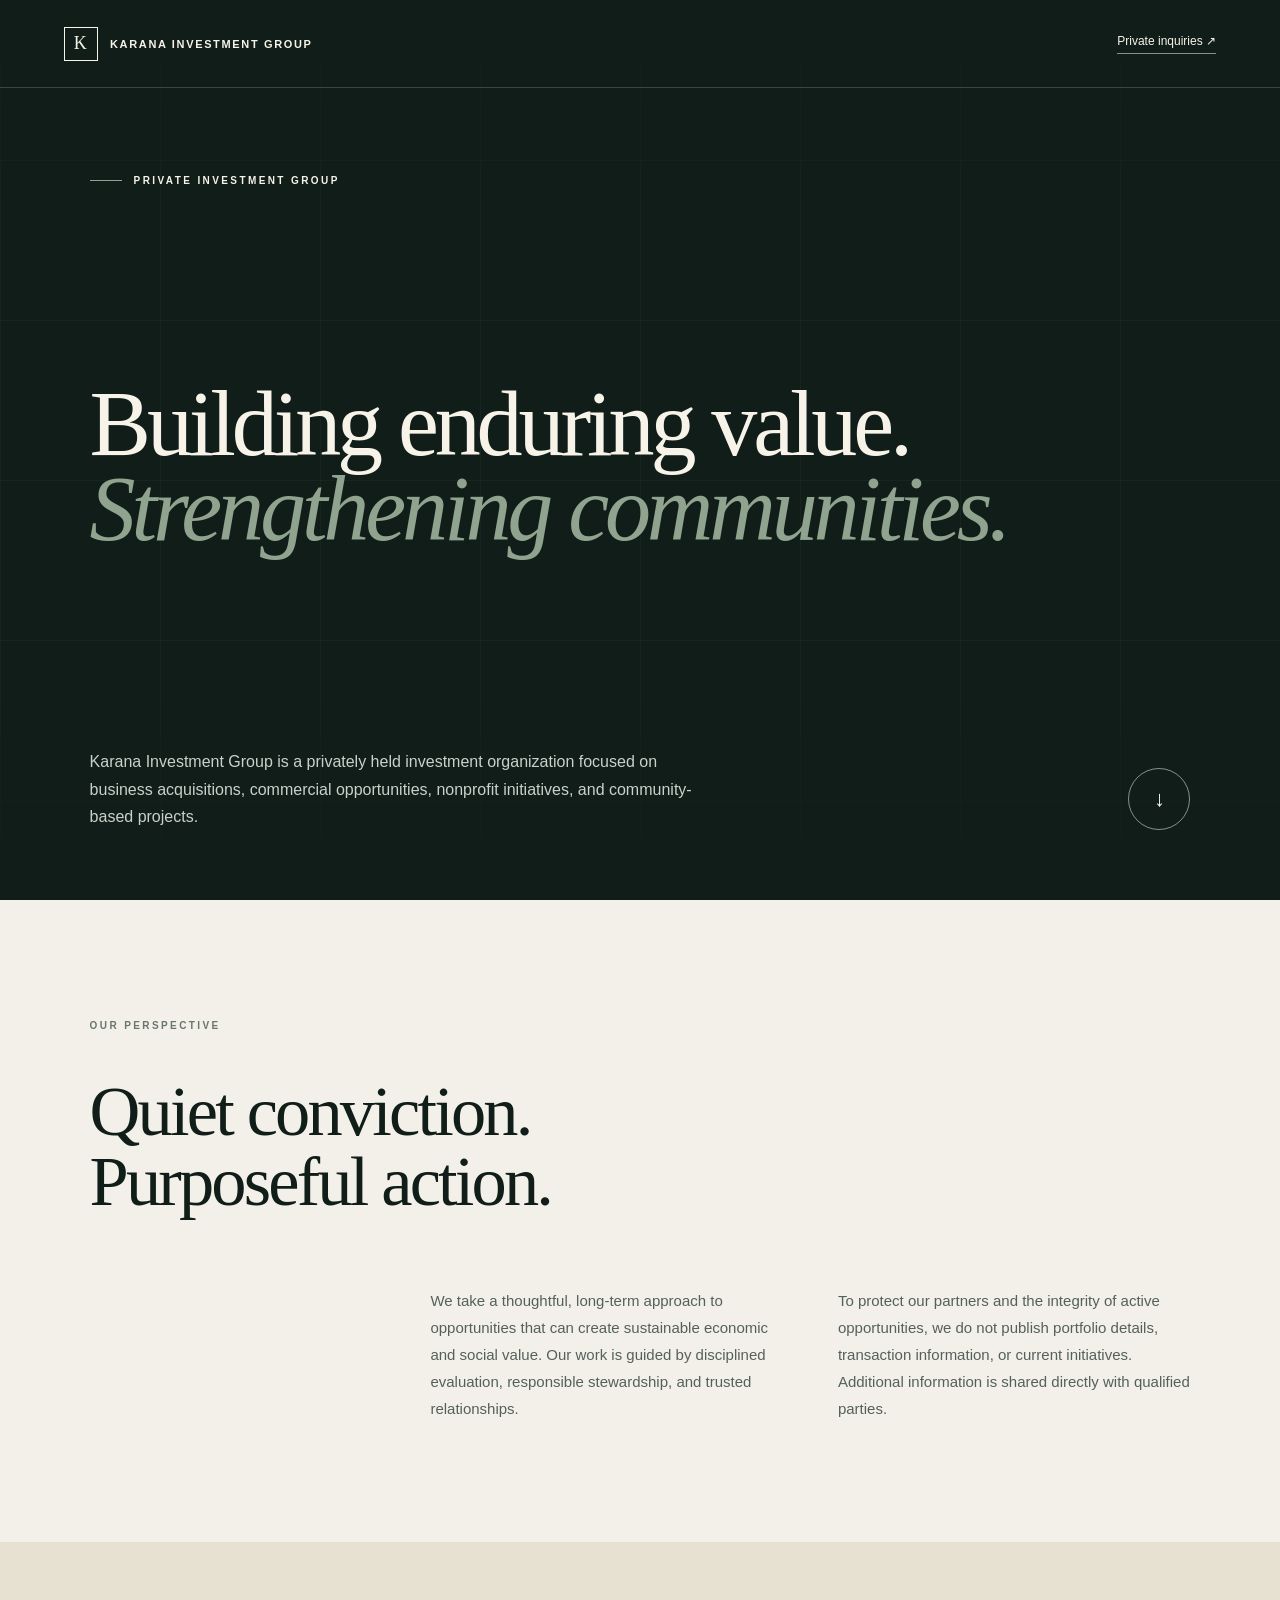
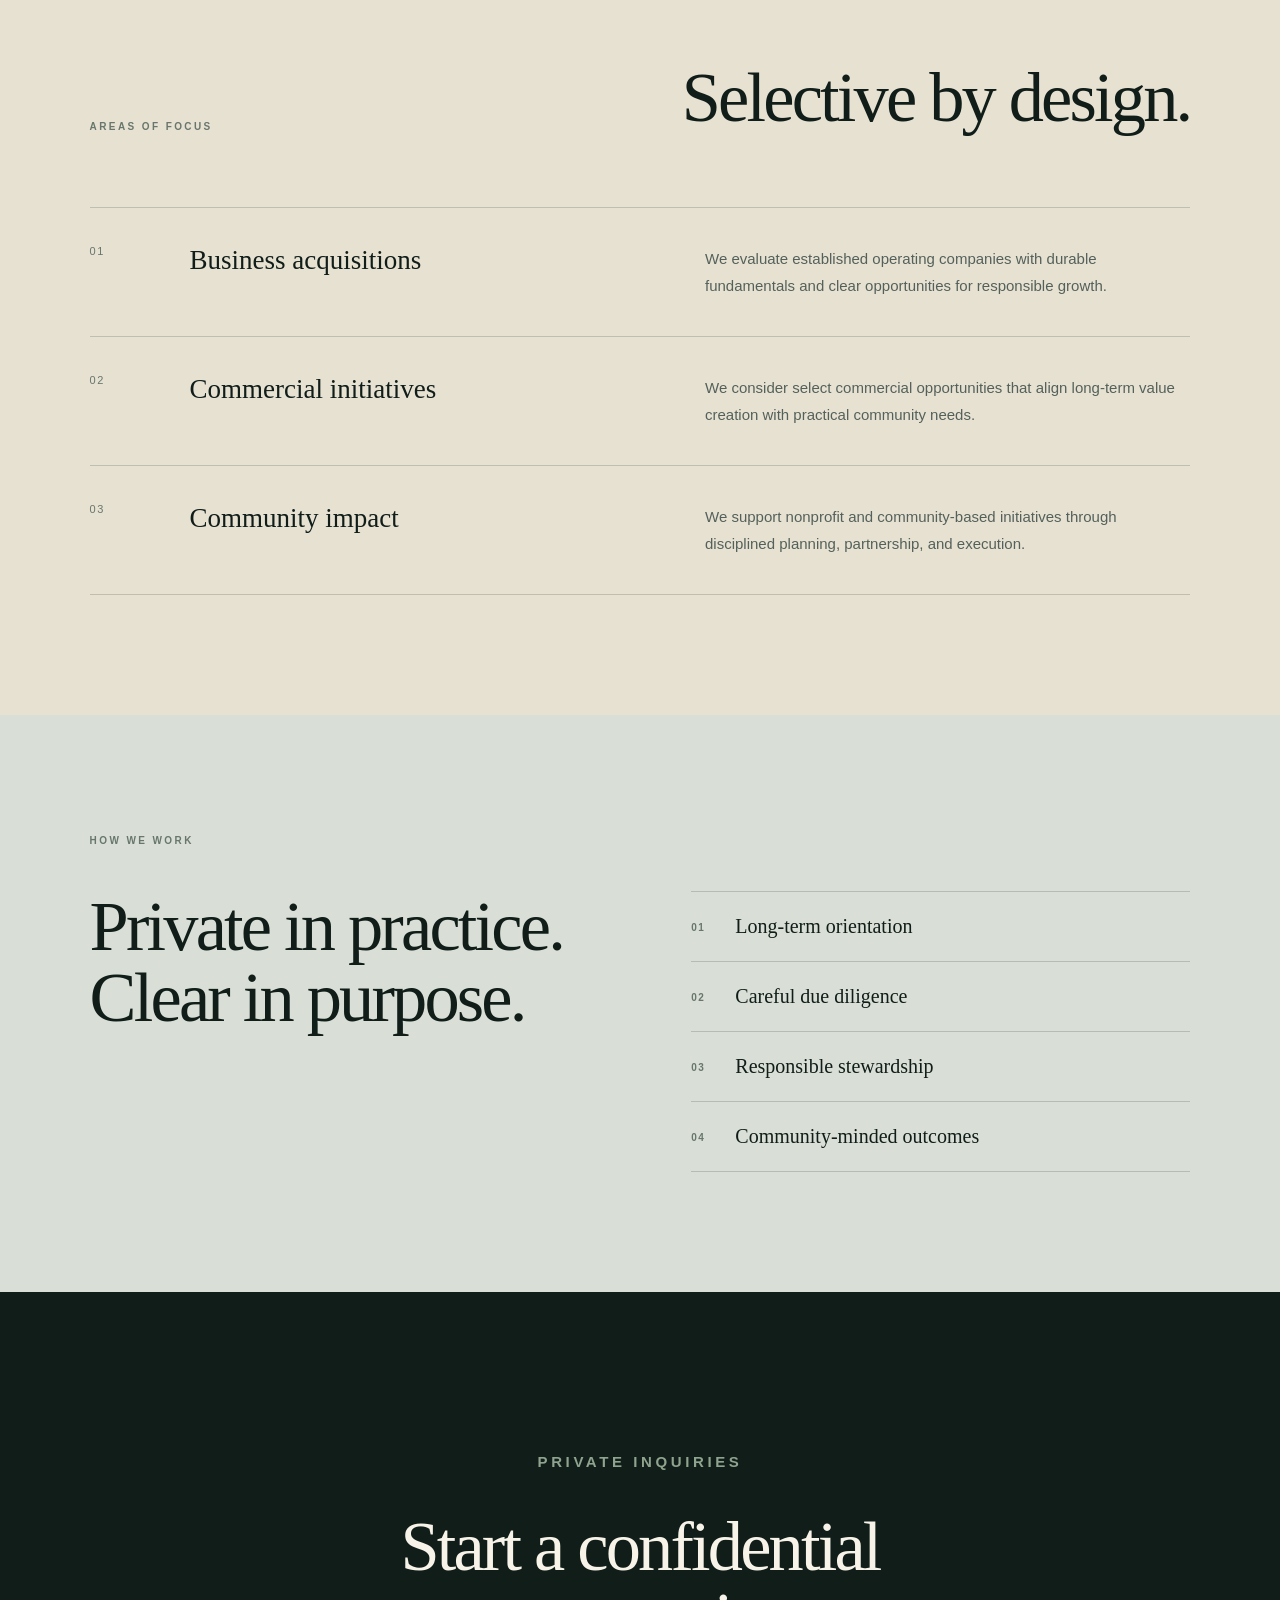
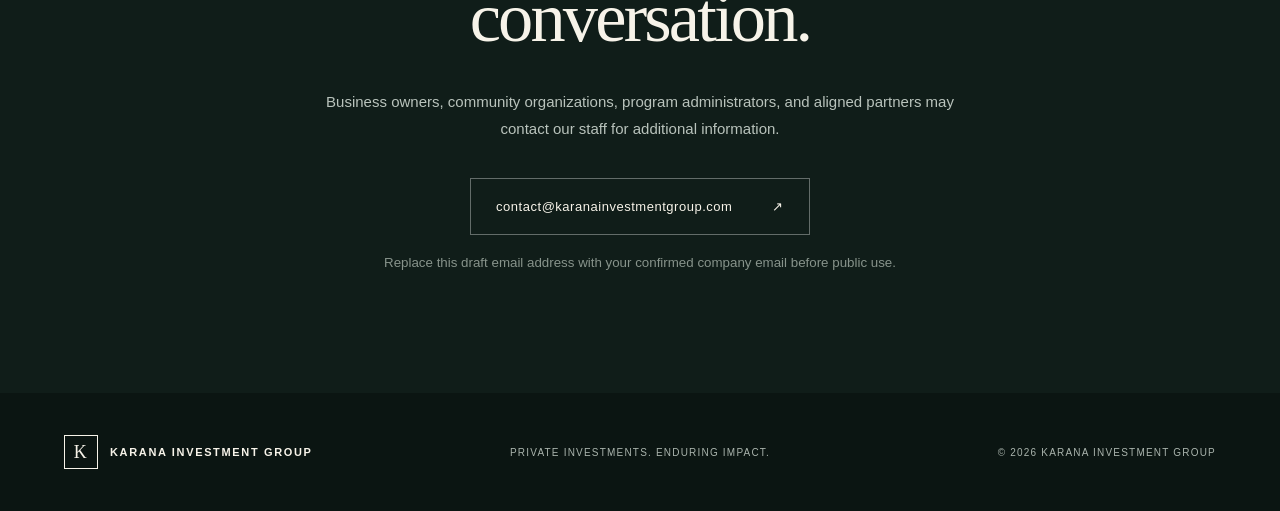
==== index.html @ 9a75c1d5 "Initial commit: Karana Investment Group static site One-page HTML/CSS site (from the Netlify package" ====
<!doctype html>
<html lang="en"><head><meta charset="UTF-8"><meta name="viewport" content="width=device-width,initial-scale=1">
<title>Karana Investment Group | Private Investment & Community Impact</title>
<meta name="description" content="Karana Investment Group pursues business acquisitions, commercial opportunities, nonprofit initiatives, and community-based projects.">
<link rel="canonical" href="https://karanainvestmentgroup.com/">
<meta property="og:type" content="website">
<meta property="og:title" content="Karana Investment Group | Private Investment &amp; Community Impact">
<meta property="og:description" content="A privately held investment organization focused on business acquisitions, commercial opportunities, nonprofit initiatives, and community-based projects.">
<meta property="og:url" content="https://karanainvestmentgroup.com/">
<meta name="twitter:card" content="summary">
<link rel="stylesheet" href="styles.css"></head><body>
<header class="site-header"><a class="brand" href="#top"><span class="brand-mark">K</span><span>Karana Investment Group</span></a><a class="header-link" href="#contact">Private inquiries ↗</a></header>
<main><section class="hero" id="top"><div class="hero-grid"></div><div class="eyebrow"><span></span> Private investment group</div><h1>Building enduring value.<br><em>Strengthening communities.</em></h1><div class="hero-bottom"><p>Karana Investment Group is a privately held investment organization focused on business acquisitions, commercial opportunities, nonprofit initiatives, and community-based projects.</p><a class="circle-link" href="#approach">↓</a></div></section>
<section class="statement" id="approach"><p class="section-label">Our perspective</p><h2>Quiet conviction.<br>Purposeful action.</h2><div class="statement-copy"><p>We take a thoughtful, long-term approach to opportunities that can create sustainable economic and social value. Our work is guided by disciplined evaluation, responsible stewardship, and trusted relationships.</p><p>To protect our partners and the integrity of active opportunities, we do not publish portfolio details, transaction information, or current initiatives. Additional information is shared directly with qualified parties.</p></div></section>
<section class="focus"><div class="focus-intro"><p class="section-label">Areas of focus</p><h2>Selective by design.</h2></div><div class="focus-list">
<article><span>01</span><h3>Business acquisitions</h3><p>We evaluate established operating companies with durable fundamentals and clear opportunities for responsible growth.</p></article>
<article><span>02</span><h3>Commercial initiatives</h3><p>We consider select commercial opportunities that align long-term value creation with practical community needs.</p></article>
<article><span>03</span><h3>Community impact</h3><p>We support nonprofit and community-based initiatives through disciplined planning, partnership, and execution.</p></article></div></section>
<section class="principles"><p class="section-label">How we work</p><div class="principles-grid"><h2>Private in practice.<br>Clear in purpose.</h2><ul><li><span>01</span> Long-term orientation</li><li><span>02</span> Careful due diligence</li><li><span>03</span> Responsible stewardship</li><li><span>04</span> Community-minded outcomes</li></ul></div></section>
<section class="contact" id="contact"><p class="section-label">Private inquiries</p><h2>Start a confidential<br>conversation.</h2><p>Business owners, community organizations, program administrators, and aligned partners may contact our staff for additional information.</p><a class="email-button" href="mailto:contact@karanainvestmentgroup.com">contact@karanainvestmentgroup.com <span>↗</span></a><small>Replace this draft email address with your confirmed company email before public use.</small></section></main>
<footer><div class="brand footer-brand"><span class="brand-mark">K</span><span>Karana Investment Group</span></div><p>Private investments. Enduring impact.</p><p>© <span id="year"></span> Karana Investment Group</p></footer>
<script>document.getElementById('year').textContent=new Date().getFullYear()</script></body></html>
---- styles.css ----
:root{--ink:#101d19;--paper:#f2f0e8;--cream:#e7e1d2;--sage:#8fa38e;--line:rgba(16,29,25,.18)}*{box-sizing:border-box}html{scroll-behavior:smooth}body{margin:0;background:var(--paper);color:var(--ink);font-family:Arial,Helvetica,sans-serif}a{color:inherit}.site-header{height:88px;padding:0 5vw;display:flex;align-items:center;justify-content:space-between;border-bottom:1px solid rgba(255,255,255,.18);position:absolute;z-index:10;width:100%;color:#f7f3e9}.brand{display:flex;align-items:center;gap:12px;text-transform:uppercase;letter-spacing:.15em;font-size:11px;font-weight:700;text-decoration:none}.brand-mark{width:34px;height:34px;border:1px solid currentColor;display:grid;place-items:center;font:400 18px Georgia,serif}.header-link{font-size:12px;text-decoration:none;border-bottom:1px solid rgba(255,255,255,.5);padding-bottom:5px}.hero{min-height:800px;height:100vh;max-height:980px;background:var(--ink);color:#f7f3e9;padding:175px 7vw 70px;position:relative;overflow:hidden;display:flex;flex-direction:column;justify-content:space-between}.hero-grid{position:absolute;inset:0;opacity:.13;background-image:linear-gradient(rgba(255,255,255,.25) 1px,transparent 1px),linear-gradient(90deg,rgba(255,255,255,.25) 1px,transparent 1px);background-size:12.5vw 12.5vw;mask-image:linear-gradient(to bottom,transparent,#000 28%,#000 72%,transparent)}.eyebrow,.section-label{position:relative;text-transform:uppercase;letter-spacing:.24em;font-size:10px;font-weight:700}.eyebrow{display:flex;align-items:center;gap:12px}.eyebrow span{width:32px;height:1px;background:var(--sage)}.hero h1{position:relative;font:400 clamp(50px,7.2vw,112px)/.93 Georgia,serif;letter-spacing:-.045em;margin:0}.hero h1 em{color:var(--sage);font-weight:400}.hero-bottom{position:relative;display:flex;justify-content:space-between;align-items:flex-end;gap:30px}.hero-bottom p{max-width:620px;font-size:16px;line-height:1.7;color:#cad1ca;margin:0}.circle-link{height:62px;width:62px;border:1px solid rgba(255,255,255,.5);border-radius:50%;display:grid;place-items:center;text-decoration:none;font-size:22px}.circle-link:hover,.email-button:hover{background:#f7f3e9;color:var(--ink)}.statement,.focus,.principles,.contact{padding:120px 7vw}.section-label{color:#68766c;margin:0 0 45px}.statement h2,.focus h2,.principles h2,.contact h2{font:400 clamp(46px,5.5vw,82px)/1 Georgia,serif;letter-spacing:-.04em;margin:0}.statement-copy{margin:70px 0 0 auto;max-width:760px;display:grid;grid-template-columns:1fr 1fr;gap:55px}.statement-copy p,.focus article p,.contact>p{color:#54615a;line-height:1.8;font-size:15px;margin:0}.focus{background:var(--cream)}.focus-intro{display:flex;justify-content:space-between;align-items:end;margin-bottom:75px}.focus-intro .section-label{margin:0}.focus-list{border-top:1px solid var(--line)}.focus article{display:grid;grid-template-columns:70px minmax(230px,1fr) minmax(280px,1fr);gap:30px;padding:37px 0;border-bottom:1px solid var(--line);align-items:start}.focus article>span{font-size:11px;color:#68766c;letter-spacing:.15em}.focus h3{font:400 27px Georgia,serif;margin:0}.focus article p{max-width:470px}.principles{background:#d9dfd6}.principles-grid{display:grid;grid-template-columns:1fr 1fr;gap:8vw}.principles ul{list-style:none;margin:0;padding:0;border-top:1px solid var(--line)}.principles li{padding:23px 0;border-bottom:1px solid var(--line);font:400 20px Georgia,serif;display:flex;gap:30px}.principles li span{font:700 10px Arial,sans-serif;letter-spacing:.15em;color:#68766c;padding-top:7px}.contact{background:var(--ink);color:#f7f3e9;text-align:center;display:flex;flex-direction:column;align-items:center}.contact .section-label{color:var(--sage)}.contact>p{color:#b9c3bc;max-width:650px;margin:36px 0}.email-button{display:flex;gap:40px;align-items:center;padding:20px 25px;border:1px solid rgba(255,255,255,.35);text-decoration:none;font-size:13px;letter-spacing:.04em}.contact small{margin-top:18px;color:#87938b;max-width:540px;line-height:1.5}footer{background:#0b1512;color:#aab4ad;padding:42px 5vw;display:grid;grid-template-columns:1fr auto 1fr;align-items:center;font-size:10px;text-transform:uppercase;letter-spacing:.12em}footer p:last-child{text-align:right}.footer-brand{color:#f7f3e9}@media(max-width:760px){.site-header{height:74px}.header-link{display:none}.hero{min-height:720px;padding:135px 6vw 50px}.hero h1{font-size:52px}.hero-bottom{align-items:start}.hero-bottom p{font-size:14px}.circle-link{display:none}.statement,.focus,.principles,.contact{padding:85px 6vw}.statement-copy,.principles-grid{grid-template-columns:1fr;gap:35px;margin-top:45px}.focus-intro{display:block}.focus-intro .section-label{margin-bottom:30px}.focus article{grid-template-columns:35px 1fr;gap:18px}.focus article p{grid-column:2}.email-button{gap:15px;font-size:11px}footer{grid-template-columns:1fr;gap:24px}footer p:last-child{text-align:left}}
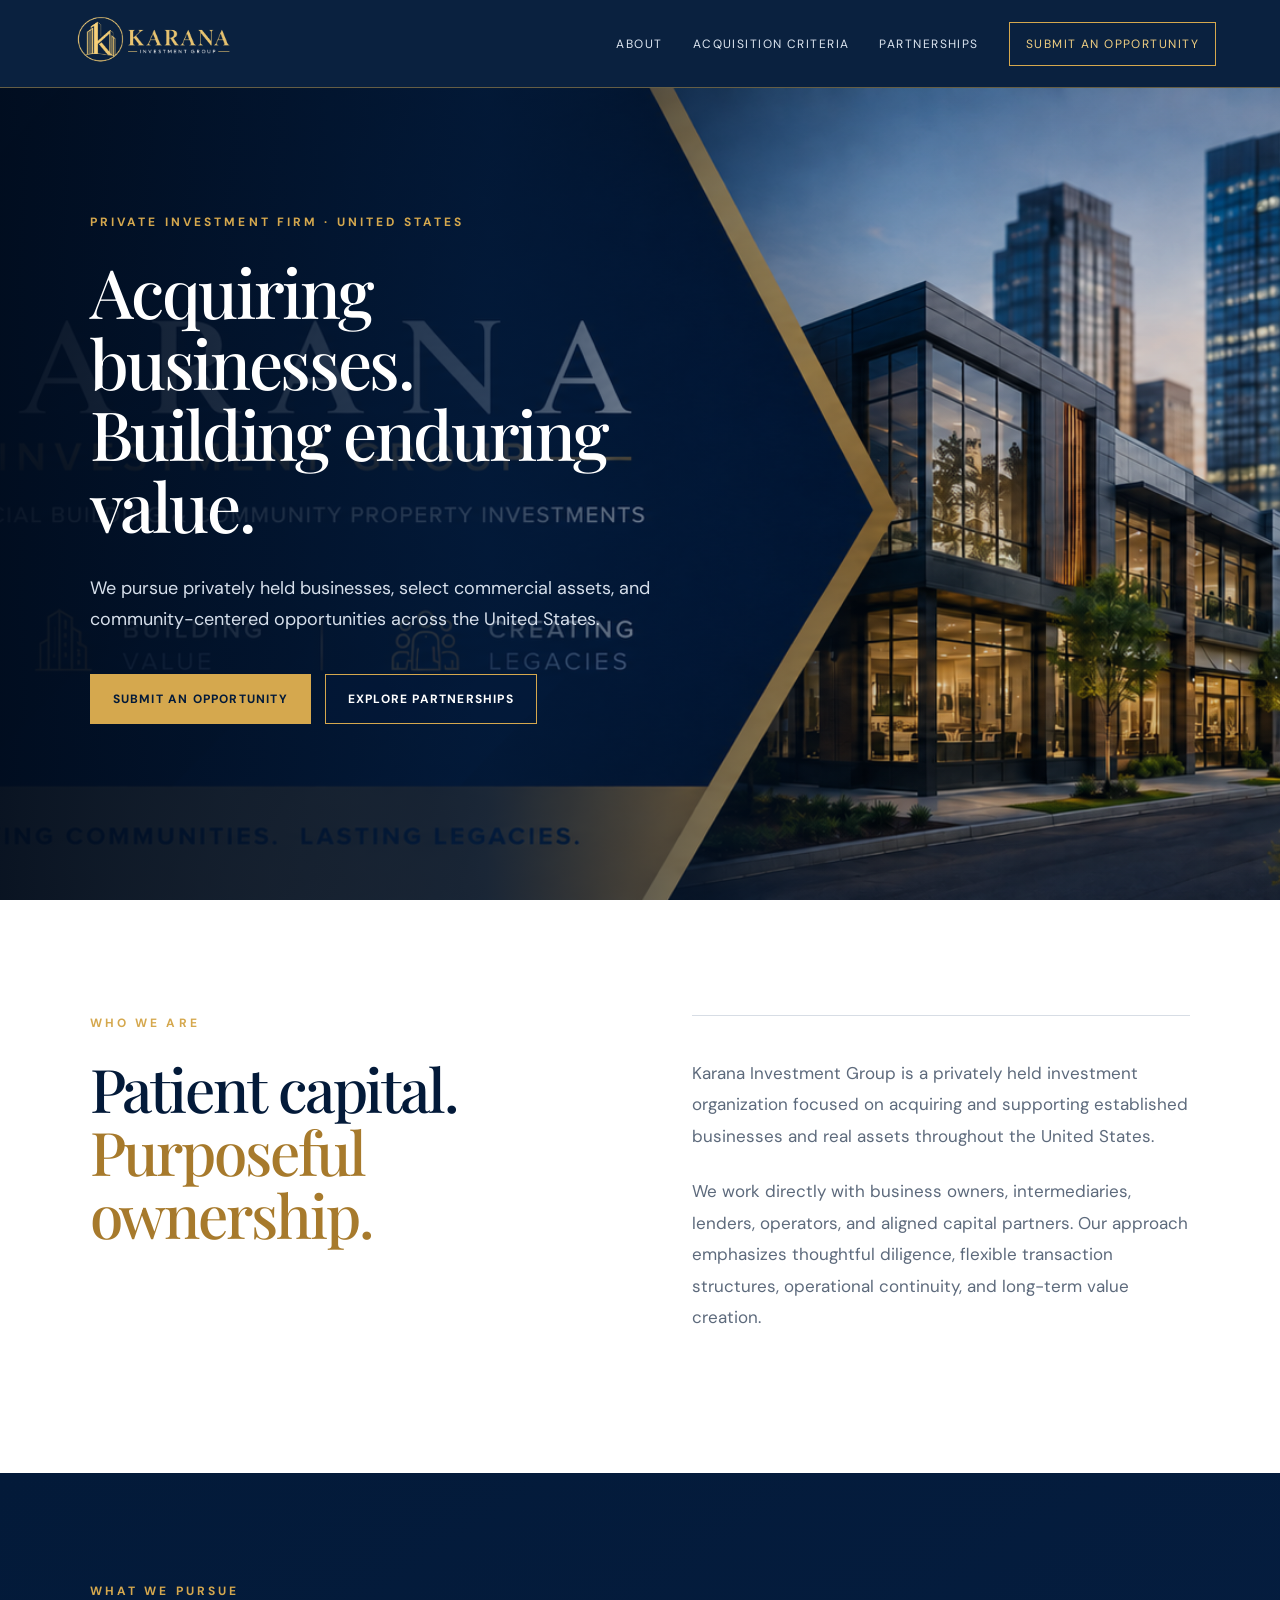
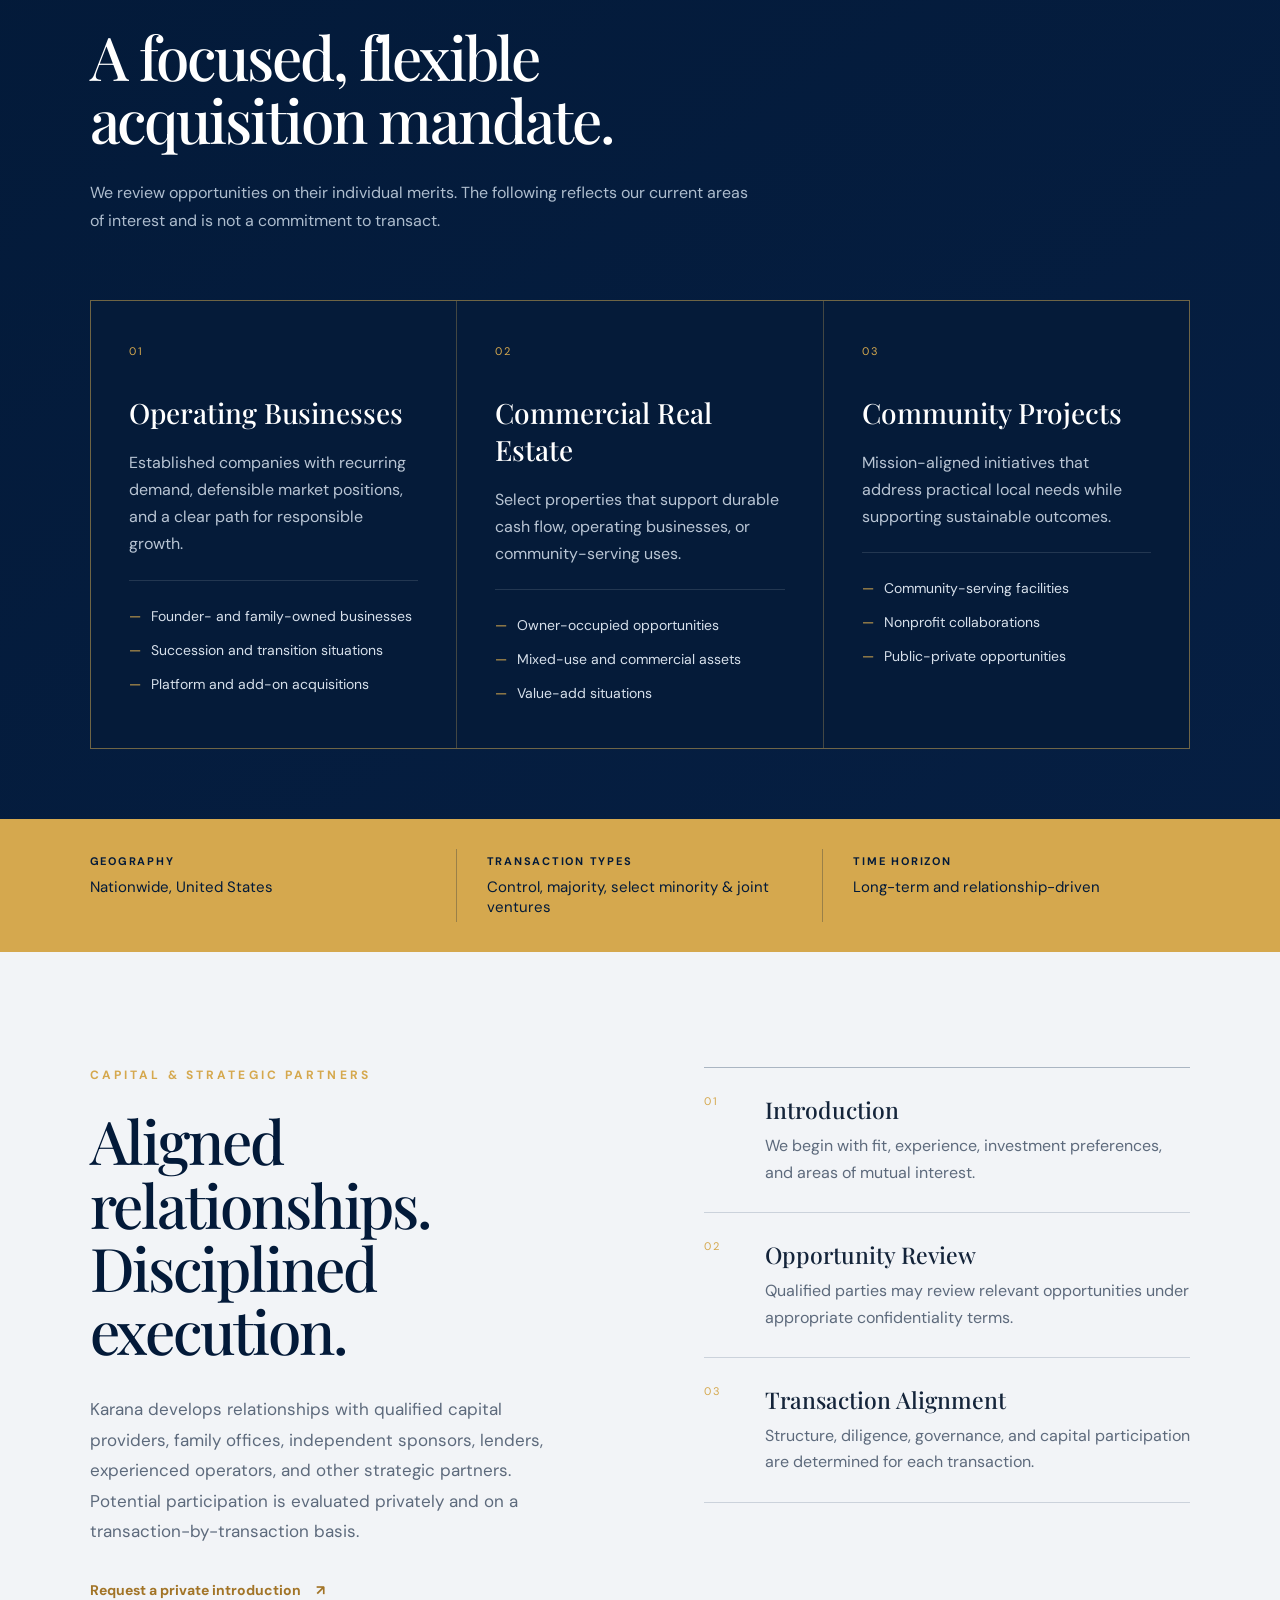
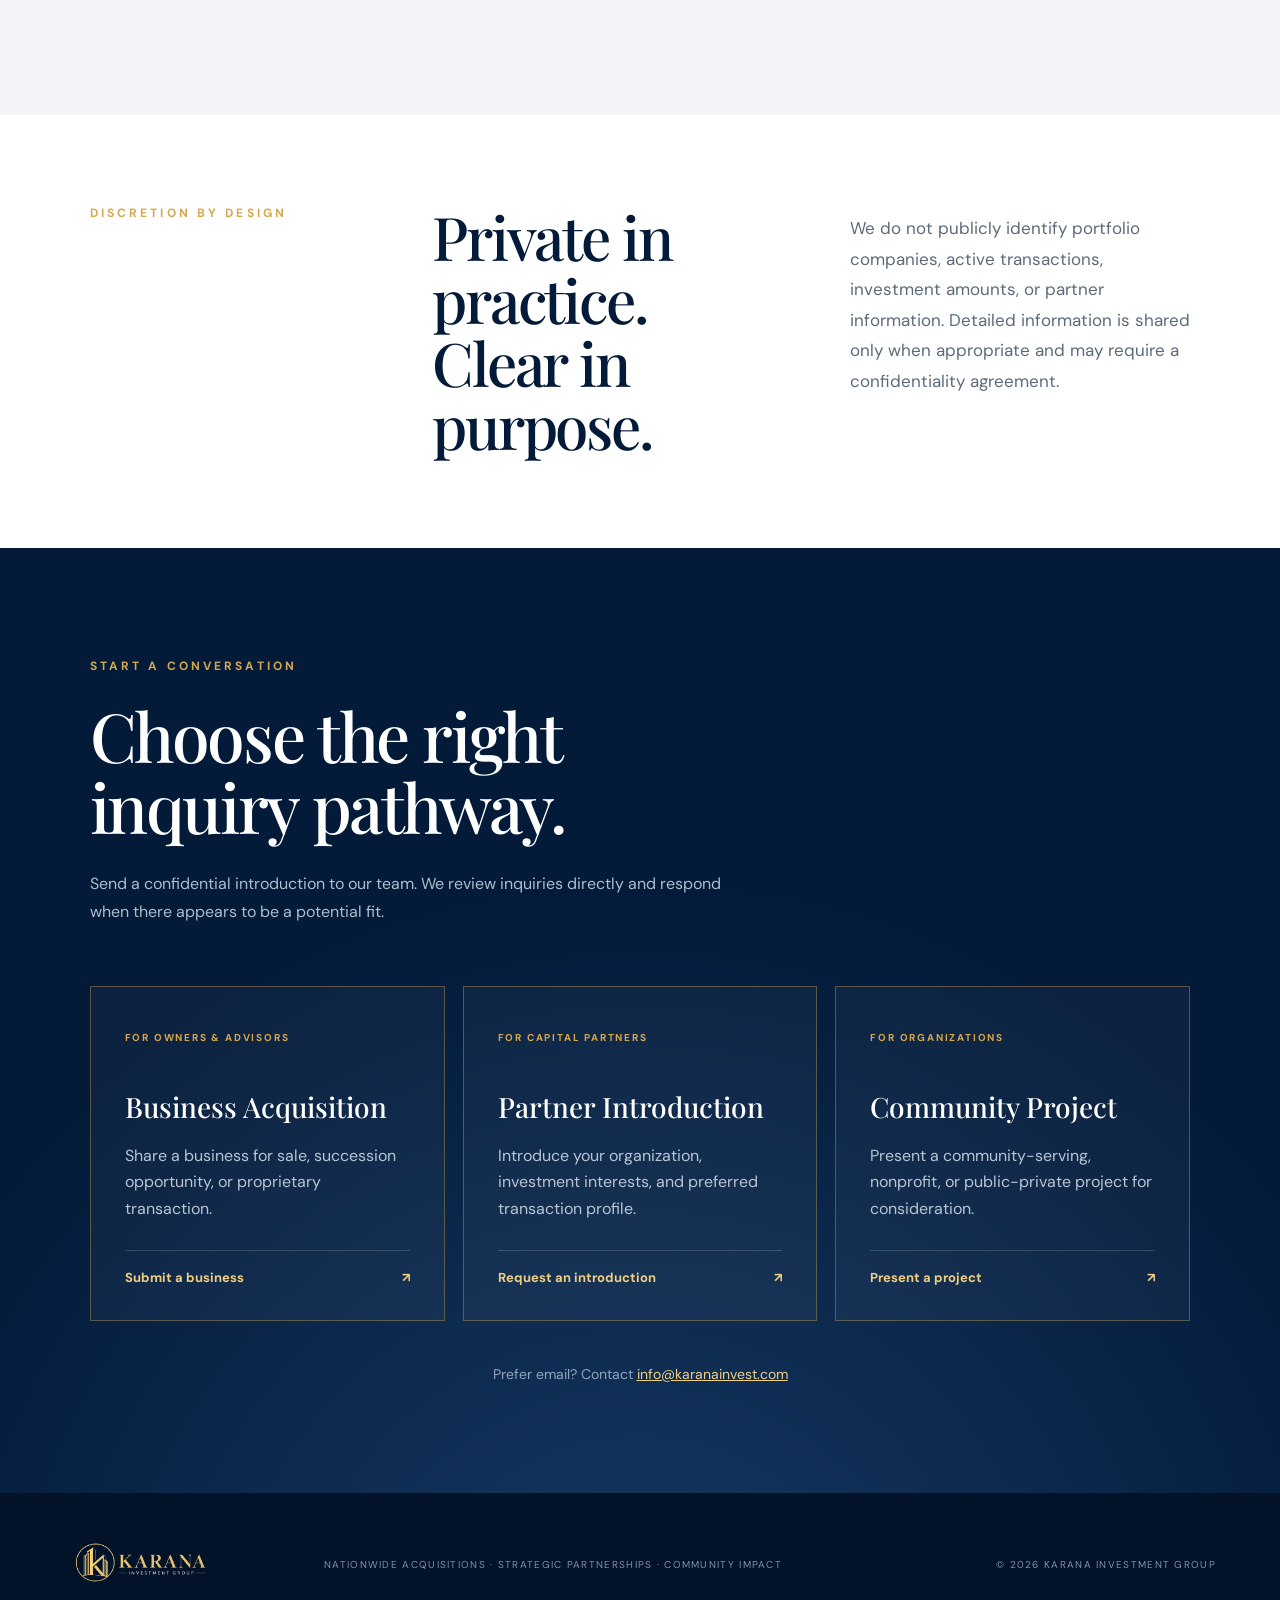
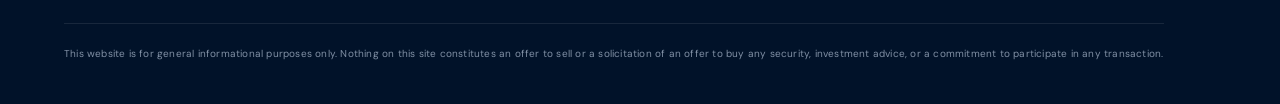
==== commit 3871cfa6: "Replace site with Hostinger Professional package Multi-section marketing site + PHP contact form (su" ====
--- a/index.html
+++ b/index.html
@@ -1,22 +1,38 @@
 <!doctype html>
-<html lang="en"><head><meta charset="UTF-8"><meta name="viewport" content="width=device-width,initial-scale=1">
-<title>Karana Investment Group | Private Investment & Community Impact</title>
-<meta name="description" content="Karana Investment Group pursues business acquisitions, commercial opportunities, nonprofit initiatives, and community-based projects.">
-<link rel="canonical" href="https://karanainvestmentgroup.com/">
-<meta property="og:type" content="website">
-<meta property="og:title" content="Karana Investment Group | Private Investment &amp; Community Impact">
-<meta property="og:description" content="A privately held investment organization focused on business acquisitions, commercial opportunities, nonprofit initiatives, and community-based projects.">
-<meta property="og:url" content="https://karanainvestmentgroup.com/">
-<meta name="twitter:card" content="summary">
-<link rel="stylesheet" href="styles.css"></head><body>
-<header class="site-header"><a class="brand" href="#top"><span class="brand-mark">K</span><span>Karana Investment Group</span></a><a class="header-link" href="#contact">Private inquiries ↗</a></header>
-<main><section class="hero" id="top"><div class="hero-grid"></div><div class="eyebrow"><span></span> Private investment group</div><h1>Building enduring value.<br><em>Strengthening communities.</em></h1><div class="hero-bottom"><p>Karana Investment Group is a privately held investment organization focused on business acquisitions, commercial opportunities, nonprofit initiatives, and community-based projects.</p><a class="circle-link" href="#approach">↓</a></div></section>
-<section class="statement" id="approach"><p class="section-label">Our perspective</p><h2>Quiet conviction.<br>Purposeful action.</h2><div class="statement-copy"><p>We take a thoughtful, long-term approach to opportunities that can create sustainable economic and social value. Our work is guided by disciplined evaluation, responsible stewardship, and trusted relationships.</p><p>To protect our partners and the integrity of active opportunities, we do not publish portfolio details, transaction information, or current initiatives. Additional information is shared directly with qualified parties.</p></div></section>
-<section class="focus"><div class="focus-intro"><p class="section-label">Areas of focus</p><h2>Selective by design.</h2></div><div class="focus-list">
-<article><span>01</span><h3>Business acquisitions</h3><p>We evaluate established operating companies with durable fundamentals and clear opportunities for responsible growth.</p></article>
-<article><span>02</span><h3>Commercial initiatives</h3><p>We consider select commercial opportunities that align long-term value creation with practical community needs.</p></article>
-<article><span>03</span><h3>Community impact</h3><p>We support nonprofit and community-based initiatives through disciplined planning, partnership, and execution.</p></article></div></section>
-<section class="principles"><p class="section-label">How we work</p><div class="principles-grid"><h2>Private in practice.<br>Clear in purpose.</h2><ul><li><span>01</span> Long-term orientation</li><li><span>02</span> Careful due diligence</li><li><span>03</span> Responsible stewardship</li><li><span>04</span> Community-minded outcomes</li></ul></div></section>
-<section class="contact" id="contact"><p class="section-label">Private inquiries</p><h2>Start a confidential<br>conversation.</h2><p>Business owners, community organizations, program administrators, and aligned partners may contact our staff for additional information.</p><a class="email-button" href="mailto:contact@karanainvestmentgroup.com">contact@karanainvestmentgroup.com <span>↗</span></a><small>Replace this draft email address with your confirmed company email before public use.</small></section></main>
-<footer><div class="brand footer-brand"><span class="brand-mark">K</span><span>Karana Investment Group</span></div><p>Private investments. Enduring impact.</p><p>© <span id="year"></span> Karana Investment Group</p></footer>
-<script>document.getElementById('year').textContent=new Date().getFullYear()</script></body></html>
+<html lang="en">
+<head>
+  <meta charset="UTF-8"><meta name="viewport" content="width=device-width,initial-scale=1">
+  <title>Karana Investment Group | Nationwide Business Acquisitions</title>
+  <meta name="description" content="Karana Investment Group evaluates business acquisitions, commercial real estate, strategic partnerships, and community-focused projects throughout the United States.">
+  <link rel="canonical" href="https://karanainvest.com/">
+  <meta property="og:type" content="website">
+  <meta property="og:title" content="Karana Investment Group | Nationwide Business Acquisitions">
+  <meta property="og:description" content="Karana Investment Group evaluates business acquisitions, commercial real estate, strategic partnerships, and community-focused projects throughout the United States.">
+  <meta property="og:url" content="https://karanainvest.com/">
+  <meta property="og:image" content="https://karanainvest.com/assets/karana-investment-group-banner.png">
+  <meta name="twitter:card" content="summary_large_image">
+  <link rel="preconnect" href="https://fonts.googleapis.com"><link rel="preconnect" href="https://fonts.gstatic.com" crossorigin>
+  <link href="https://fonts.googleapis.com/css2?family=DM+Sans:wght@400;500;600;700&family=Playfair+Display:wght@500;600&display=swap" rel="stylesheet"><link rel="stylesheet" href="styles.css">
+</head>
+<body>
+  <header class="site-header"><a class="logo-link" href="#top" aria-label="Karana Investment Group home"><img src="assets/karana-logo-v2.png" alt="Karana Investment Group"></a><button class="menu-toggle" aria-expanded="false" aria-controls="main-nav">Menu</button><nav id="main-nav"><a href="#about">About</a><a href="#criteria">Acquisition Criteria</a><a href="#partners">Partnerships</a><a href="#inquiries">Submit an Opportunity</a></nav></header>
+  <main id="top">
+    <section class="hero" aria-labelledby="hero-title"><img class="hero-image" src="assets/karana-investment-group-banner.png" alt="Karana Investment Group commercial and community investment banner"><div class="hero-overlay"><p class="eyebrow">PRIVATE INVESTMENT FIRM · UNITED STATES</p><h1 id="hero-title">Acquiring businesses.<br>Building enduring value.</h1><p>We pursue privately held businesses, select commercial assets, and community-centered opportunities across the United States.</p><div class="hero-actions"><a class="button primary" href="#inquiries">Submit an opportunity</a><a class="button secondary" href="#partners">Explore partnerships</a></div></div></section>
+    <section class="intro" id="about"><div><p class="eyebrow">WHO WE ARE</p><h2>Patient capital.<br><span>Purposeful ownership.</span></h2></div><div class="intro-copy"><p>Karana Investment Group is a privately held investment organization focused on acquiring and supporting established businesses and real assets throughout the United States.</p><p>We work directly with business owners, intermediaries, lenders, operators, and aligned capital partners. Our approach emphasizes thoughtful diligence, flexible transaction structures, operational continuity, and long-term value creation.</p></div></section>
+    <section class="strategy" id="criteria"><div class="section-heading"><p class="eyebrow">WHAT WE PURSUE</p><h2>A focused, flexible<br>acquisition mandate.</h2><p>We review opportunities on their individual merits. The following reflects our current areas of interest and is not a commitment to transact.</p></div><div class="strategy-grid">
+      <article><span>01</span><h3>Operating Businesses</h3><p>Established companies with recurring demand, defensible market positions, and a clear path for responsible growth.</p><ul><li>Founder- and family-owned businesses</li><li>Succession and transition situations</li><li>Platform and add-on acquisitions</li></ul></article>
+      <article><span>02</span><h3>Commercial Real Estate</h3><p>Select properties that support durable cash flow, operating businesses, or community-serving uses.</p><ul><li>Owner-occupied opportunities</li><li>Mixed-use and commercial assets</li><li>Value-add situations</li></ul></article>
+      <article><span>03</span><h3>Community Projects</h3><p>Mission-aligned initiatives that address practical local needs while supporting sustainable outcomes.</p><ul><li>Community-serving facilities</li><li>Nonprofit collaborations</li><li>Public-private opportunities</li></ul></article>
+    </div><div class="criteria-bar"><div><strong>Geography</strong><span>Nationwide, United States</span></div><div><strong>Transaction Types</strong><span>Control, majority, select minority &amp; joint ventures</span></div><div><strong>Time Horizon</strong><span>Long-term and relationship-driven</span></div></div></section>
+    <section class="partners" id="partners"><div class="partners-copy"><p class="eyebrow">CAPITAL &amp; STRATEGIC PARTNERS</p><h2>Aligned relationships.<br>Disciplined execution.</h2><p>Karana develops relationships with qualified capital providers, family offices, independent sponsors, lenders, experienced operators, and other strategic partners. Potential participation is evaluated privately and on a transaction-by-transaction basis.</p><a href="#capital-inquiry" class="text-link">Request a private introduction <span>↗</span></a></div><div class="process"><div><span>01</span><h3>Introduction</h3><p>We begin with fit, experience, investment preferences, and areas of mutual interest.</p></div><div><span>02</span><h3>Opportunity Review</h3><p>Qualified parties may review relevant opportunities under appropriate confidentiality terms.</p></div><div><span>03</span><h3>Transaction Alignment</h3><p>Structure, diligence, governance, and capital participation are determined for each transaction.</p></div></div></section>
+    <section class="confidential"><p class="eyebrow">DISCRETION BY DESIGN</p><div><h2>Private in practice.<br>Clear in purpose.</h2><p>We do not publicly identify portfolio companies, active transactions, investment amounts, or partner information. Detailed information is shared only when appropriate and may require a confidentiality agreement.</p></div></section>
+    <section class="inquiries" id="inquiries"><div class="section-heading light"><p class="eyebrow">START A CONVERSATION</p><h2>Choose the right<br>inquiry pathway.</h2><p>Send a confidential introduction to our team. We review inquiries directly and respond when there appears to be a potential fit.</p></div><div class="inquiry-grid">
+      <article><p class="card-label">FOR OWNERS &amp; ADVISORS</p><h3>Business Acquisition</h3><p>Share a business for sale, succession opportunity, or proprietary transaction.</p><button class="open-form" data-form="seller">Submit a business <span>↗</span></button></article>
+      <article id="capital-inquiry"><p class="card-label">FOR CAPITAL PARTNERS</p><h3>Partner Introduction</h3><p>Introduce your organization, investment interests, and preferred transaction profile.</p><button class="open-form" data-form="partner">Request an introduction <span>↗</span></button></article>
+      <article><p class="card-label">FOR ORGANIZATIONS</p><h3>Community Project</h3><p>Present a community-serving, nonprofit, or public-private project for consideration.</p><button class="open-form" data-form="community">Present a project <span>↗</span></button></article>
+    </div><p class="direct-email">Prefer email? Contact <a href="mailto:info@karanainvest.com">info@karanainvest.com</a></p></section>
+  </main>
+  <footer><img src="assets/karana-logo-v2.png" alt="Karana Investment Group"><p>Nationwide acquisitions · Strategic partnerships · Community impact</p><p>© <span id="year"></span> Karana Investment Group</p><p class="legal">This website is for general informational purposes only. Nothing on this site constitutes an offer to sell or a solicitation of an offer to buy any security, investment advice, or a commitment to participate in any transaction.</p></footer>
+  <dialog id="inquiry-dialog"><button class="close-dialog" aria-label="Close inquiry form">×</button><p class="eyebrow">PRIVATE INQUIRY</p><h2 id="form-title">Submit an inquiry</h2><p id="form-description">Provide a brief introduction. Confidential materials are not required at this stage.</p><form action="submit.php" method="post"><input type="hidden" name="inquiry_type" id="inquiry-type" value="General Inquiry"><input class="honeypot" type="text" name="company_website" tabindex="-1" autocomplete="off"><div class="form-row"><label>First name<input name="first_name" required></label><label>Last name<input name="last_name" required></label></div><label>Business email<input type="email" name="email" required></label><label>Phone number<input type="tel" name="phone"></label><label>Company or organization<input name="company" required></label><label>Location<input name="location" placeholder="City, State"></label><label>Your role<select name="role"><option>Business owner</option><option>Broker or intermediary</option><option>Capital partner</option><option>Operator</option><option>Lender</option><option>Community organization</option><option>Other</option></select></label><label>Brief overview<textarea name="message" rows="5" required placeholder="Tell us about the opportunity and why it may fit Karana."></textarea></label><label class="consent"><input type="checkbox" required><span>I understand this inquiry does not create a partnership, investment relationship, confidentiality obligation, or commitment to transact.</span></label><button class="button primary submit" type="submit">Send confidential inquiry</button></form></dialog>
+  <script src="script.js"></script>
+</body></html>
--- a/styles.css
+++ b/styles.css
@@ -1 +1,3 @@
-:root{--ink:#101d19;--paper:#f2f0e8;--cream:#e7e1d2;--sage:#8fa38e;--line:rgba(16,29,25,.18)}*{box-sizing:border-box}html{scroll-behavior:smooth}body{margin:0;background:var(--paper);color:var(--ink);font-family:Arial,Helvetica,sans-serif}a{color:inherit}.site-header{height:88px;padding:0 5vw;display:flex;align-items:center;justify-content:space-between;border-bottom:1px solid rgba(255,255,255,.18);position:absolute;z-index:10;width:100%;color:#f7f3e9}.brand{display:flex;align-items:center;gap:12px;text-transform:uppercase;letter-spacing:.15em;font-size:11px;font-weight:700;text-decoration:none}.brand-mark{width:34px;height:34px;border:1px solid currentColor;display:grid;place-items:center;font:400 18px Georgia,serif}.header-link{font-size:12px;text-decoration:none;border-bottom:1px solid rgba(255,255,255,.5);padding-bottom:5px}.hero{min-height:800px;height:100vh;max-height:980px;background:var(--ink);color:#f7f3e9;padding:175px 7vw 70px;position:relative;overflow:hidden;display:flex;flex-direction:column;justify-content:space-between}.hero-grid{position:absolute;inset:0;opacity:.13;background-image:linear-gradient(rgba(255,255,255,.25) 1px,transparent 1px),linear-gradient(90deg,rgba(255,255,255,.25) 1px,transparent 1px);background-size:12.5vw 12.5vw;mask-image:linear-gradient(to bottom,transparent,#000 28%,#000 72%,transparent)}.eyebrow,.section-label{position:relative;text-transform:uppercase;letter-spacing:.24em;font-size:10px;font-weight:700}.eyebrow{display:flex;align-items:center;gap:12px}.eyebrow span{width:32px;height:1px;background:var(--sage)}.hero h1{position:relative;font:400 clamp(50px,7.2vw,112px)/.93 Georgia,serif;letter-spacing:-.045em;margin:0}.hero h1 em{color:var(--sage);font-weight:400}.hero-bottom{position:relative;display:flex;justify-content:space-between;align-items:flex-end;gap:30px}.hero-bottom p{max-width:620px;font-size:16px;line-height:1.7;color:#cad1ca;margin:0}.circle-link{height:62px;width:62px;border:1px solid rgba(255,255,255,.5);border-radius:50%;display:grid;place-items:center;text-decoration:none;font-size:22px}.circle-link:hover,.email-button:hover{background:#f7f3e9;color:var(--ink)}.statement,.focus,.principles,.contact{padding:120px 7vw}.section-label{color:#68766c;margin:0 0 45px}.statement h2,.focus h2,.principles h2,.contact h2{font:400 clamp(46px,5.5vw,82px)/1 Georgia,serif;letter-spacing:-.04em;margin:0}.statement-copy{margin:70px 0 0 auto;max-width:760px;display:grid;grid-template-columns:1fr 1fr;gap:55px}.statement-copy p,.focus article p,.contact>p{color:#54615a;line-height:1.8;font-size:15px;margin:0}.focus{background:var(--cream)}.focus-intro{display:flex;justify-content:space-between;align-items:end;margin-bottom:75px}.focus-intro .section-label{margin:0}.focus-list{border-top:1px solid var(--line)}.focus article{display:grid;grid-template-columns:70px minmax(230px,1fr) minmax(280px,1fr);gap:30px;padding:37px 0;border-bottom:1px solid var(--line);align-items:start}.focus article>span{font-size:11px;color:#68766c;letter-spacing:.15em}.focus h3{font:400 27px Georgia,serif;margin:0}.focus article p{max-width:470px}.principles{background:#d9dfd6}.principles-grid{display:grid;grid-template-columns:1fr 1fr;gap:8vw}.principles ul{list-style:none;margin:0;padding:0;border-top:1px solid var(--line)}.principles li{padding:23px 0;border-bottom:1px solid var(--line);font:400 20px Georgia,serif;display:flex;gap:30px}.principles li span{font:700 10px Arial,sans-serif;letter-spacing:.15em;color:#68766c;padding-top:7px}.contact{background:var(--ink);color:#f7f3e9;text-align:center;display:flex;flex-direction:column;align-items:center}.contact .section-label{color:var(--sage)}.contact>p{color:#b9c3bc;max-width:650px;margin:36px 0}.email-button{display:flex;gap:40px;align-items:center;padding:20px 25px;border:1px solid rgba(255,255,255,.35);text-decoration:none;font-size:13px;letter-spacing:.04em}.contact small{margin-top:18px;color:#87938b;max-width:540px;line-height:1.5}footer{background:#0b1512;color:#aab4ad;padding:42px 5vw;display:grid;grid-template-columns:1fr auto 1fr;align-items:center;font-size:10px;text-transform:uppercase;letter-spacing:.12em}footer p:last-child{text-align:right}.footer-brand{color:#f7f3e9}@media(max-width:760px){.site-header{height:74px}.header-link{display:none}.hero{min-height:720px;padding:135px 6vw 50px}.hero h1{font-size:52px}.hero-bottom{align-items:start}.hero-bottom p{font-size:14px}.circle-link{display:none}.statement,.focus,.principles,.contact{padding:85px 6vw}.statement-copy,.principles-grid{grid-template-columns:1fr;gap:35px;margin-top:45px}.focus-intro{display:block}.focus-intro .section-label{margin-bottom:30px}.focus article{grid-template-columns:35px 1fr;gap:18px}.focus article p{grid-column:2}.email-button{gap:15px;font-size:11px}footer{grid-template-columns:1fr;gap:24px}footer p:last-child{text-align:left}}
+:root{--navy:#031a39;--navy2:#09264b;--gold:#d5a84e;--gold2:#f0cf82;--ink:#14243a;--muted:#5d6a7c;--line:#d7dde5}*{box-sizing:border-box}html{scroll-behavior:smooth}body{margin:0;font-family:"DM Sans",Arial,sans-serif;color:var(--ink);background:#fff}a{color:inherit}.site-header{height:88px;padding:0 5vw;display:flex;align-items:center;justify-content:space-between;background:rgba(3,26,57,.97);color:#fff;border-bottom:1px solid rgba(213,168,78,.45);position:sticky;top:0;z-index:20;backdrop-filter:blur(12px)}.logo-link img{width:220px;height:68px;object-fit:contain;object-position:left}.site-header nav{display:flex;align-items:center;gap:30px}.site-header nav a{font-size:12px;text-decoration:none;text-transform:uppercase;letter-spacing:.12em;color:#dce5f0}.site-header nav a:last-child{border:1px solid var(--gold);padding:13px 16px;color:var(--gold2)}.site-header nav a:hover{color:var(--gold2)}.menu-toggle{display:none}.hero{position:relative;background:var(--navy);min-height:calc(100vh - 88px);overflow:hidden}.hero-image{position:absolute;inset:0;width:100%;height:100%;object-fit:cover}.hero:after{content:"";position:absolute;inset:0;background:linear-gradient(90deg,rgba(1,13,31,.96),rgba(3,26,57,.83) 38%,rgba(3,26,57,.15) 70%)}.hero-overlay{position:relative;z-index:1;max-width:760px;padding:clamp(100px,14vh,165px) 7vw;color:#fff}.eyebrow{font-size:12px;letter-spacing:.26em;font-weight:700;color:var(--gold);margin:0 0 26px}.hero h1,.intro h2,.strategy h2,.partners h2,.confidential h2,.inquiries h2,dialog h2{font:500 clamp(48px,5.3vw,78px)/1.05 "Playfair Display",Georgia,serif;letter-spacing:-.035em;margin:0}.hero-overlay>p:not(.eyebrow){font-size:18px;line-height:1.7;color:#d6dfeb;max-width:650px;margin:32px 0 0}.hero-actions{display:flex;gap:14px;margin-top:40px}.button{display:inline-flex;align-items:center;justify-content:center;padding:16px 22px;text-decoration:none;text-transform:uppercase;letter-spacing:.1em;font:700 12px "DM Sans";border:1px solid var(--gold);cursor:pointer}.button.primary{background:var(--gold);color:var(--navy)}.button.secondary{color:#fff;background:rgba(3,26,57,.42)}.intro{padding:115px 7vw;display:grid;grid-template-columns:1fr 1.05fr;gap:10vw}.intro h2,.strategy h2,.partners h2,.confidential h2{font-size:clamp(44px,4.7vw,68px);color:var(--navy)}.intro h2 span{color:#a77a2c}.intro-copy{padding-top:42px;border-top:1px solid var(--line)}.intro-copy p{font-size:17px;line-height:1.85;color:var(--muted);margin:0 0 24px}.strategy{padding:110px 7vw 0;background:linear-gradient(145deg,var(--navy),#061f43);color:#fff}.section-heading{max-width:820px}.strategy h2,.inquiries h2{color:#fff}.section-heading>p:last-child{max-width:670px;color:#aebdce;line-height:1.75;font-size:16px;margin:28px 0 0}.strategy-grid{display:grid;grid-template-columns:repeat(3,1fr);gap:1px;background:rgba(213,168,78,.3);border:1px solid rgba(213,168,78,.3);margin-top:65px}.strategy-grid article{background:rgba(3,26,57,.96);padding:38px;min-height:440px}.strategy-grid article>span,.process span{font-size:11px;letter-spacing:.2em;color:var(--gold)}.strategy-grid h3,.inquiry-grid h3{font:500 28px "Playfair Display";margin:34px 0 18px}.strategy-grid p{color:#b9c5d4;line-height:1.7}.strategy-grid ul{list-style:none;padding:18px 0 0;margin:22px 0 0;border-top:1px solid rgba(255,255,255,.12)}.strategy-grid li{padding:8px 0;color:#d7e0eb;font-size:14px}.strategy-grid li:before{content:"—";color:var(--gold);margin-right:10px}.criteria-bar{display:grid;grid-template-columns:repeat(3,1fr);margin:70px -7vw 0;background:var(--gold);color:var(--navy);padding:30px 7vw}.criteria-bar div{padding:5px 30px;border-right:1px solid rgba(3,26,57,.28)}.criteria-bar div:first-child{padding-left:0}.criteria-bar div:last-child{border:0}.criteria-bar strong,.criteria-bar span{display:block}.criteria-bar strong{text-transform:uppercase;font-size:11px;letter-spacing:.16em;margin-bottom:9px}.criteria-bar span{font-size:15px}.partners{padding:115px 7vw;display:grid;grid-template-columns:1fr 1fr;gap:10vw;background:#f2f4f7}.partners-copy>p:not(.eyebrow){font-size:17px;line-height:1.8;color:var(--muted);margin:32px 0}.text-link{color:#a27427;text-decoration:none;font-weight:700;font-size:14px}.text-link span{margin-left:12px}.process{border-top:1px solid #aab5c2}.process>div{display:grid;grid-template-columns:45px 1fr;column-gap:16px;padding:26px 0;border-bottom:1px solid #cbd2db}.process h3{margin:0 0 8px;font:500 23px "Playfair Display"}.process p{grid-column:2;color:var(--muted);line-height:1.65;margin:0}.confidential{padding:90px 7vw;background:#fff;display:grid;grid-template-columns:.7fr 2fr;gap:6vw}.confidential>div{display:grid;grid-template-columns:1fr 1fr;gap:6vw}.confidential>div p{font-size:17px;line-height:1.8;color:var(--muted);margin:8px 0}.inquiries{padding:110px 7vw;background:radial-gradient(circle at 50% 120%,#173a65,var(--navy) 62%);color:#fff}.inquiry-grid{display:grid;grid-template-columns:repeat(3,1fr);gap:18px;margin-top:60px}.inquiry-grid article{padding:34px;border:1px solid rgba(213,168,78,.38);background:rgba(255,255,255,.035);min-height:300px;display:flex;flex-direction:column}.card-label{color:var(--gold);font-size:10px;letter-spacing:.18em;font-weight:700}.inquiry-grid article>p:not(.card-label){color:#b9c5d4;line-height:1.65;margin:0 0 28px}.open-form{margin-top:auto;border:0;border-top:1px solid rgba(255,255,255,.16);padding:18px 0 0;background:none;color:var(--gold2);font:700 13px "DM Sans";text-align:left;cursor:pointer;display:flex;justify-content:space-between}.direct-email{text-align:center;color:#92a5bd;margin:44px 0 0;font-size:14px}.direct-email a{color:var(--gold2)}footer{padding:42px 5vw;background:#011229;color:#8190a5;display:grid;grid-template-columns:230px 1fr auto;align-items:center;gap:30px;font-size:10px;text-transform:uppercase;letter-spacing:.13em}footer img{width:200px;height:58px;object-fit:contain;object-position:left}.legal{grid-column:1/-1;border-top:1px solid rgba(255,255,255,.09);padding-top:22px;line-height:1.6;text-transform:none;letter-spacing:.02em;margin:0;max-width:1100px}dialog{width:min(720px,calc(100% - 32px));max-height:90vh;border:1px solid var(--gold);padding:42px;background:#f9fafb;color:var(--ink);box-shadow:0 30px 80px rgba(0,0,0,.5)}dialog::backdrop{background:rgba(1,12,27,.84);backdrop-filter:blur(6px)}dialog h2{font-size:42px;color:var(--navy)}dialog>p:not(.eyebrow){color:var(--muted);line-height:1.6}.close-dialog{position:absolute;top:18px;right:20px;border:0;background:none;font-size:30px;color:var(--navy);cursor:pointer}form{margin-top:28px;display:grid;gap:17px}.form-row{display:grid;grid-template-columns:1fr 1fr;gap:16px}label{display:grid;gap:7px;font-size:12px;text-transform:uppercase;letter-spacing:.08em;font-weight:700;color:#34445a}input,select,textarea{width:100%;border:1px solid #bcc5d0;background:#fff;padding:13px;font:15px "DM Sans";color:var(--ink)}textarea{resize:vertical}.consent{display:flex;align-items:flex-start;gap:10px;text-transform:none;letter-spacing:0;font-weight:400;line-height:1.5}.consent input{width:auto;margin-top:3px}.submit{width:100%;margin-top:4px}.honeypot{position:absolute!important;left:-9999px!important}.success{min-height:100vh;background:var(--navy);color:#fff;display:grid;place-items:center;text-align:center;padding:30px}.success article{max-width:650px}.success h1{font:500 58px "Playfair Display"}.success p{color:#bdc8d6;line-height:1.7}.success .button{margin-top:25px}
+@media(max-width:900px){.site-header{height:74px}.logo-link img{width:168px;height:55px}.menu-toggle{display:block;border:1px solid var(--gold);background:none;color:var(--gold2);padding:9px 12px;text-transform:uppercase;font-size:10px;letter-spacing:.12em}.site-header nav{display:none;position:absolute;left:0;right:0;top:74px;background:var(--navy);padding:24px 5vw;flex-direction:column;align-items:flex-start;border-bottom:1px solid var(--gold)}.site-header nav.open{display:flex}.hero{min-height:720px}.hero-image{object-position:61% center}.hero:after{background:linear-gradient(90deg,rgba(1,13,31,.96),rgba(3,26,57,.75))}.hero-overlay{padding:100px 6vw}.hero h1{font-size:50px}.intro,.partners{grid-template-columns:1fr;padding:80px 6vw;gap:55px}.strategy{padding:80px 6vw 0}.strategy-grid,.inquiry-grid{grid-template-columns:1fr}.strategy-grid article{min-height:0}.criteria-bar{grid-template-columns:1fr;margin:60px -6vw 0;padding:22px 6vw}.criteria-bar div,.criteria-bar div:first-child{padding:16px 0;border-right:0;border-bottom:1px solid rgba(3,26,57,.25)}.criteria-bar div:last-child{border:0}.confidential{grid-template-columns:1fr;padding:75px 6vw}.confidential>div{grid-template-columns:1fr}.inquiries{padding:80px 6vw}footer{grid-template-columns:1fr}footer p{margin:0}.legal{grid-column:auto}}
+@media(max-width:560px){.hero{min-height:680px}.hero h1{font-size:42px}.hero-overlay>p:not(.eyebrow){font-size:16px}.hero-actions{flex-direction:column}.intro h2,.strategy h2,.partners h2,.confidential h2,.inquiries h2{font-size:40px}.form-row{grid-template-columns:1fr}dialog{padding:36px 22px}.confidential>div{gap:20px}}
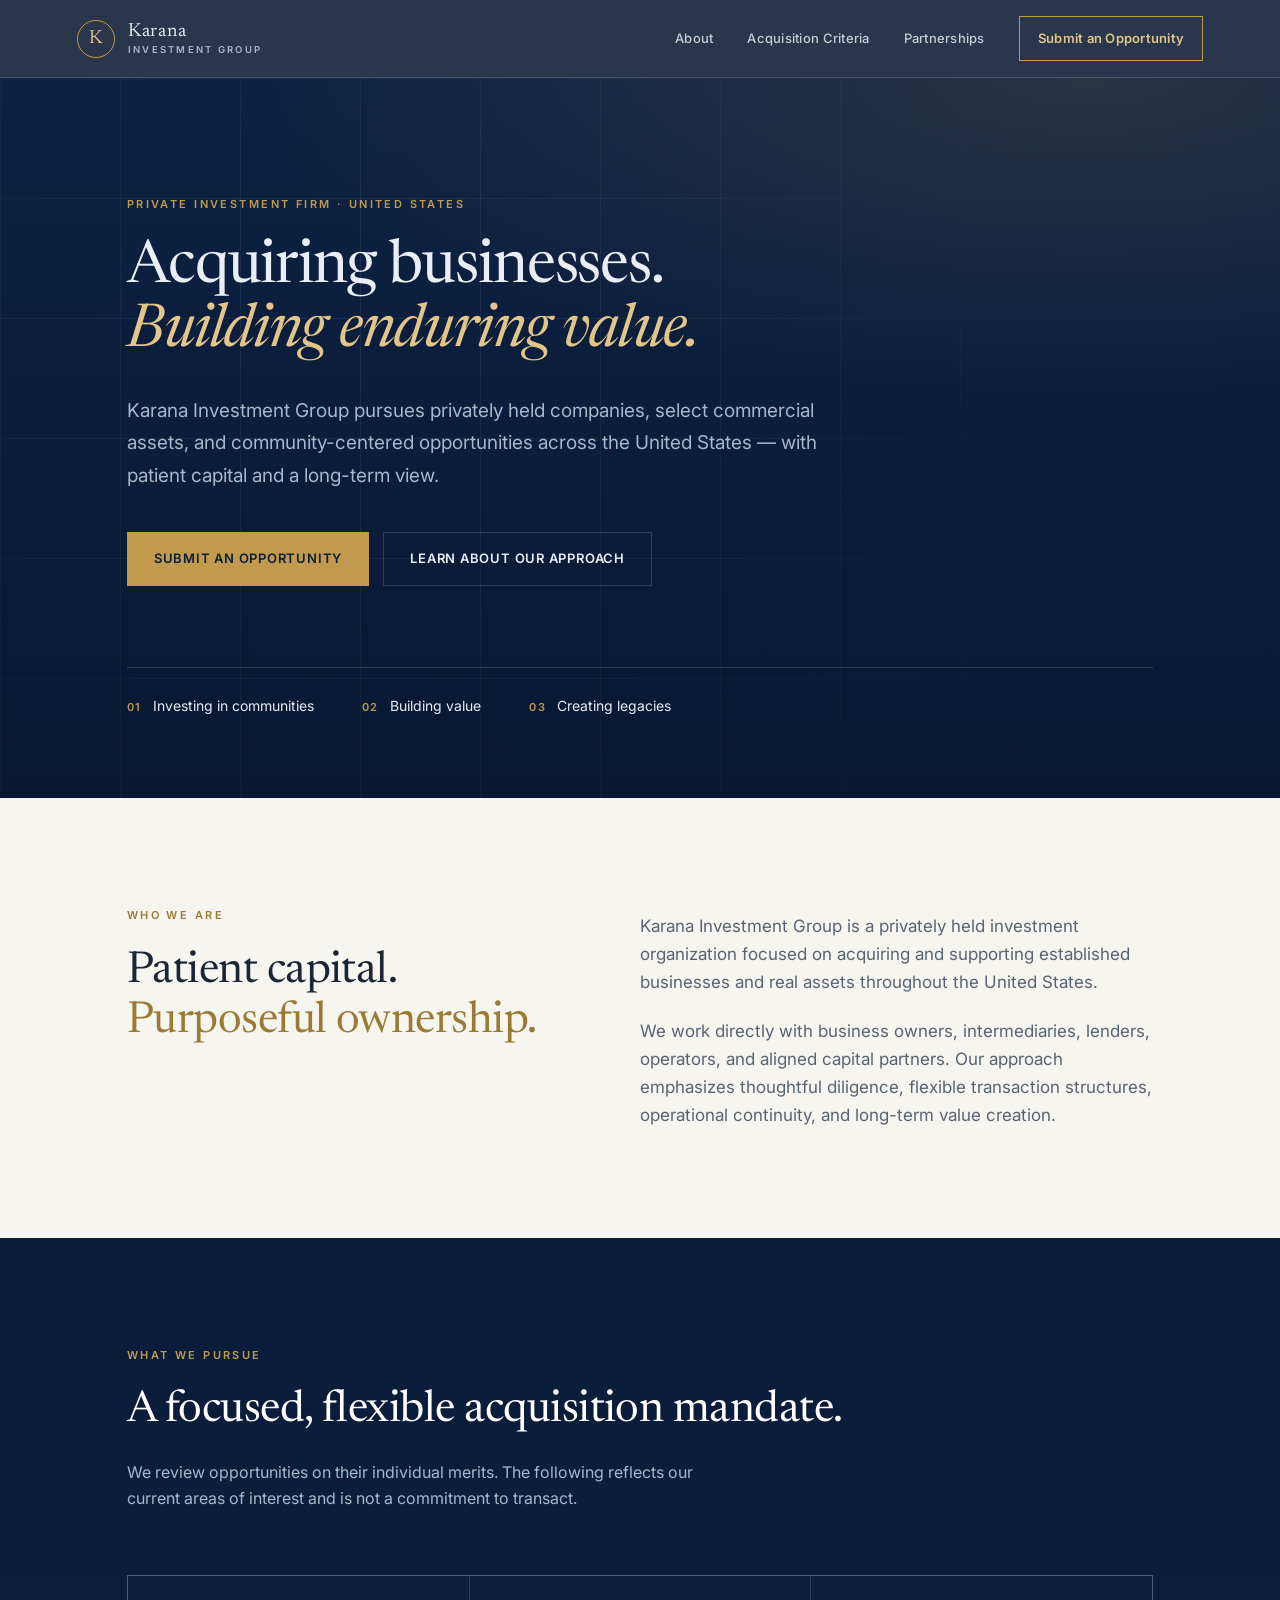
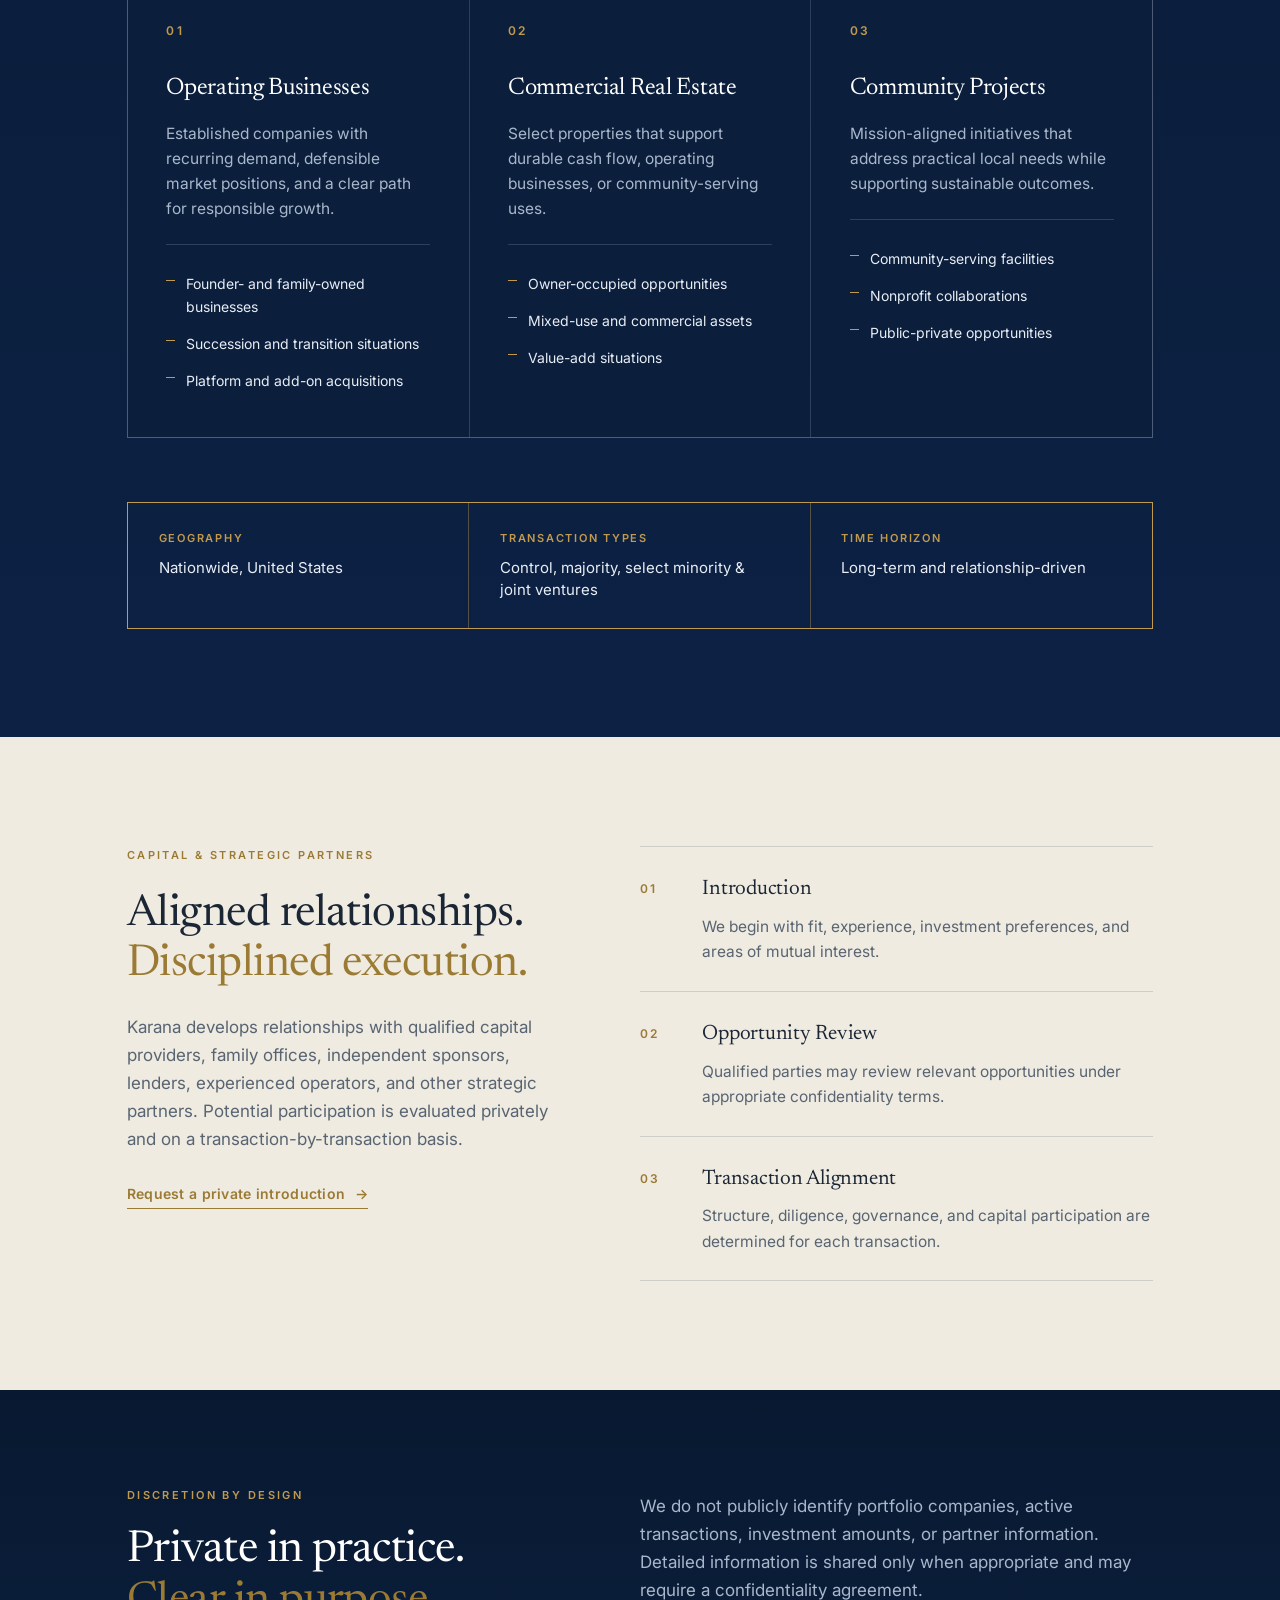
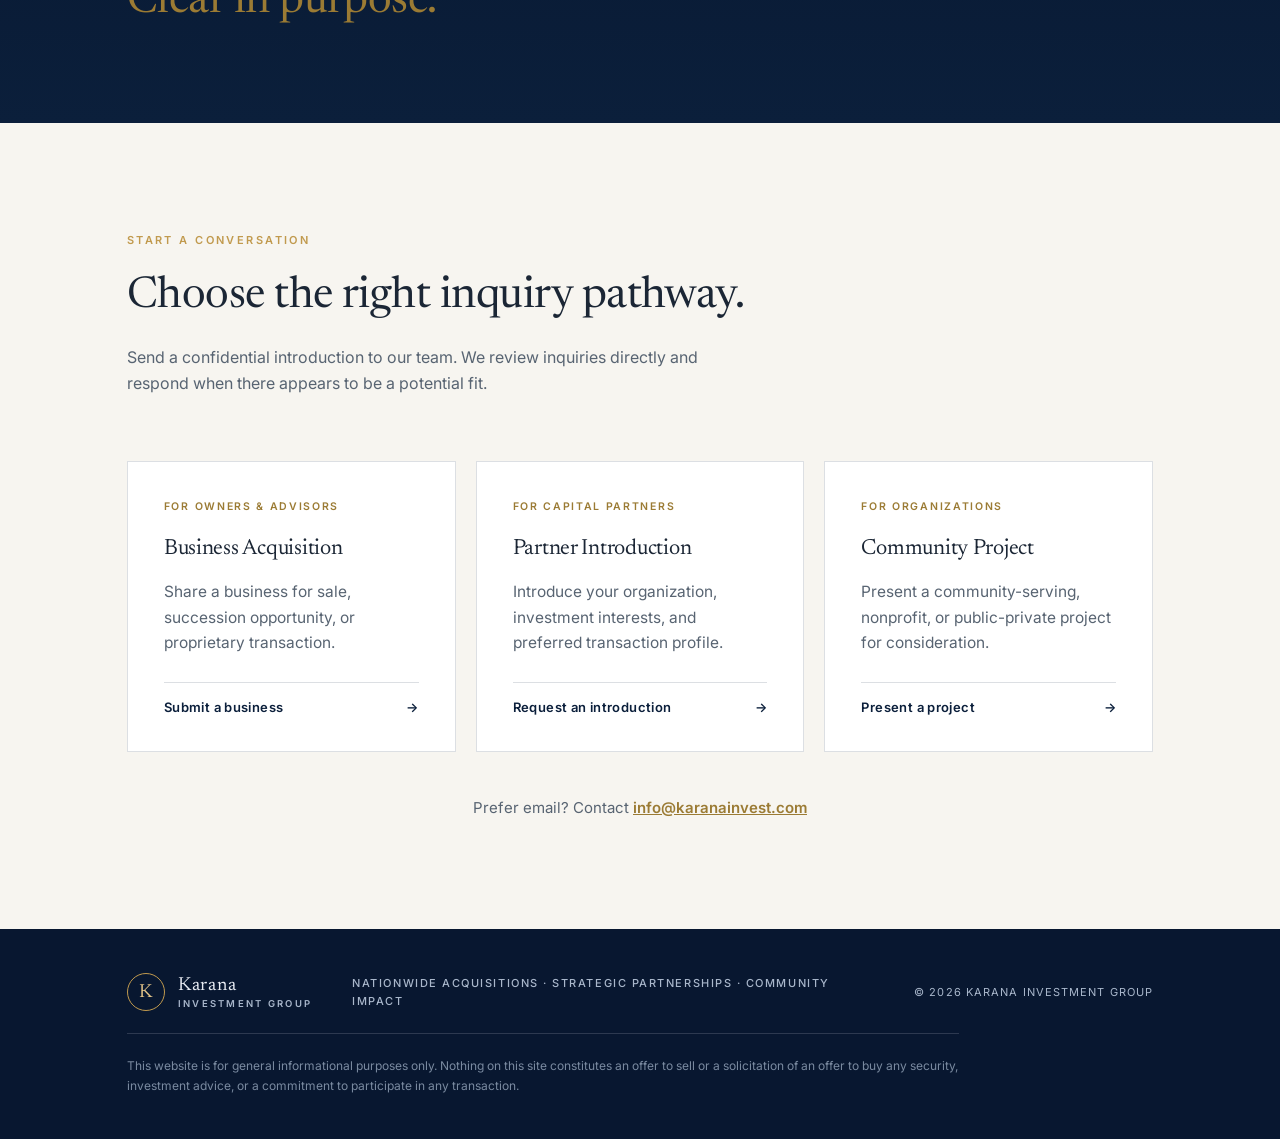
==== commit 9e101889: "Redesign: rebuild the page instead of banner-image-with-text The old hero stacked the site headline " ====
--- a/index.html
+++ b/index.html
@@ -1,38 +1,257 @@
 <!doctype html>
 <html lang="en">
 <head>
-  <meta charset="UTF-8"><meta name="viewport" content="width=device-width,initial-scale=1">
+  <meta charset="UTF-8">
+  <meta name="viewport" content="width=device-width,initial-scale=1">
   <title>Karana Investment Group | Nationwide Business Acquisitions</title>
   <meta name="description" content="Karana Investment Group evaluates business acquisitions, commercial real estate, strategic partnerships, and community-focused projects throughout the United States.">
   <link rel="canonical" href="https://karanainvest.com/">
   <meta property="og:type" content="website">
   <meta property="og:title" content="Karana Investment Group | Nationwide Business Acquisitions">
-  <meta property="og:description" content="Karana Investment Group evaluates business acquisitions, commercial real estate, strategic partnerships, and community-focused projects throughout the United States.">
+  <meta property="og:description" content="A privately held investment firm acquiring established businesses, select commercial real estate, and community-focused projects across the United States.">
   <meta property="og:url" content="https://karanainvest.com/">
-  <meta property="og:image" content="https://karanainvest.com/assets/karana-investment-group-banner.png">
   <meta name="twitter:card" content="summary_large_image">
-  <link rel="preconnect" href="https://fonts.googleapis.com"><link rel="preconnect" href="https://fonts.gstatic.com" crossorigin>
-  <link href="https://fonts.googleapis.com/css2?family=DM+Sans:wght@400;500;600;700&family=Playfair+Display:wght@500;600&display=swap" rel="stylesheet"><link rel="stylesheet" href="styles.css">
+  <link rel="preconnect" href="https://fonts.googleapis.com">
+  <link rel="preconnect" href="https://fonts.gstatic.com" crossorigin>
+  <link href="https://fonts.googleapis.com/css2?family=Inter:wght@400;500;600&family=Newsreader:ital,opsz,wght@0,6..72,400;0,6..72,500;1,6..72,400&display=swap" rel="stylesheet">
+  <link rel="stylesheet" href="styles.css">
 </head>
 <body>
-  <header class="site-header"><a class="logo-link" href="#top" aria-label="Karana Investment Group home"><img src="assets/karana-logo-v2.png" alt="Karana Investment Group"></a><button class="menu-toggle" aria-expanded="false" aria-controls="main-nav">Menu</button><nav id="main-nav"><a href="#about">About</a><a href="#criteria">Acquisition Criteria</a><a href="#partners">Partnerships</a><a href="#inquiries">Submit an Opportunity</a></nav></header>
-  <main id="top">
-    <section class="hero" aria-labelledby="hero-title"><img class="hero-image" src="assets/karana-investment-group-banner.png" alt="Karana Investment Group commercial and community investment banner"><div class="hero-overlay"><p class="eyebrow">PRIVATE INVESTMENT FIRM · UNITED STATES</p><h1 id="hero-title">Acquiring businesses.<br>Building enduring value.</h1><p>We pursue privately held businesses, select commercial assets, and community-centered opportunities across the United States.</p><div class="hero-actions"><a class="button primary" href="#inquiries">Submit an opportunity</a><a class="button secondary" href="#partners">Explore partnerships</a></div></div></section>
-    <section class="intro" id="about"><div><p class="eyebrow">WHO WE ARE</p><h2>Patient capital.<br><span>Purposeful ownership.</span></h2></div><div class="intro-copy"><p>Karana Investment Group is a privately held investment organization focused on acquiring and supporting established businesses and real assets throughout the United States.</p><p>We work directly with business owners, intermediaries, lenders, operators, and aligned capital partners. Our approach emphasizes thoughtful diligence, flexible transaction structures, operational continuity, and long-term value creation.</p></div></section>
-    <section class="strategy" id="criteria"><div class="section-heading"><p class="eyebrow">WHAT WE PURSUE</p><h2>A focused, flexible<br>acquisition mandate.</h2><p>We review opportunities on their individual merits. The following reflects our current areas of interest and is not a commitment to transact.</p></div><div class="strategy-grid">
-      <article><span>01</span><h3>Operating Businesses</h3><p>Established companies with recurring demand, defensible market positions, and a clear path for responsible growth.</p><ul><li>Founder- and family-owned businesses</li><li>Succession and transition situations</li><li>Platform and add-on acquisitions</li></ul></article>
-      <article><span>02</span><h3>Commercial Real Estate</h3><p>Select properties that support durable cash flow, operating businesses, or community-serving uses.</p><ul><li>Owner-occupied opportunities</li><li>Mixed-use and commercial assets</li><li>Value-add situations</li></ul></article>
-      <article><span>03</span><h3>Community Projects</h3><p>Mission-aligned initiatives that address practical local needs while supporting sustainable outcomes.</p><ul><li>Community-serving facilities</li><li>Nonprofit collaborations</li><li>Public-private opportunities</li></ul></article>
-    </div><div class="criteria-bar"><div><strong>Geography</strong><span>Nationwide, United States</span></div><div><strong>Transaction Types</strong><span>Control, majority, select minority &amp; joint ventures</span></div><div><strong>Time Horizon</strong><span>Long-term and relationship-driven</span></div></div></section>
-    <section class="partners" id="partners"><div class="partners-copy"><p class="eyebrow">CAPITAL &amp; STRATEGIC PARTNERS</p><h2>Aligned relationships.<br>Disciplined execution.</h2><p>Karana develops relationships with qualified capital providers, family offices, independent sponsors, lenders, experienced operators, and other strategic partners. Potential participation is evaluated privately and on a transaction-by-transaction basis.</p><a href="#capital-inquiry" class="text-link">Request a private introduction <span>↗</span></a></div><div class="process"><div><span>01</span><h3>Introduction</h3><p>We begin with fit, experience, investment preferences, and areas of mutual interest.</p></div><div><span>02</span><h3>Opportunity Review</h3><p>Qualified parties may review relevant opportunities under appropriate confidentiality terms.</p></div><div><span>03</span><h3>Transaction Alignment</h3><p>Structure, diligence, governance, and capital participation are determined for each transaction.</p></div></div></section>
-    <section class="confidential"><p class="eyebrow">DISCRETION BY DESIGN</p><div><h2>Private in practice.<br>Clear in purpose.</h2><p>We do not publicly identify portfolio companies, active transactions, investment amounts, or partner information. Detailed information is shared only when appropriate and may require a confidentiality agreement.</p></div></section>
-    <section class="inquiries" id="inquiries"><div class="section-heading light"><p class="eyebrow">START A CONVERSATION</p><h2>Choose the right<br>inquiry pathway.</h2><p>Send a confidential introduction to our team. We review inquiries directly and respond when there appears to be a potential fit.</p></div><div class="inquiry-grid">
-      <article><p class="card-label">FOR OWNERS &amp; ADVISORS</p><h3>Business Acquisition</h3><p>Share a business for sale, succession opportunity, or proprietary transaction.</p><button class="open-form" data-form="seller">Submit a business <span>↗</span></button></article>
-      <article id="capital-inquiry"><p class="card-label">FOR CAPITAL PARTNERS</p><h3>Partner Introduction</h3><p>Introduce your organization, investment interests, and preferred transaction profile.</p><button class="open-form" data-form="partner">Request an introduction <span>↗</span></button></article>
-      <article><p class="card-label">FOR ORGANIZATIONS</p><h3>Community Project</h3><p>Present a community-serving, nonprofit, or public-private project for consideration.</p><button class="open-form" data-form="community">Present a project <span>↗</span></button></article>
-    </div><p class="direct-email">Prefer email? Contact <a href="mailto:info@karanainvest.com">info@karanainvest.com</a></p></section>
+  <a class="skip-link" href="#main">Skip to content</a>
+
+  <header class="site-header">
+    <a class="brand" href="#top" aria-label="Karana Investment Group home">
+      <span class="brand-mark" aria-hidden="true">K</span>
+      <span class="brand-text">
+        <span class="brand-name">Karana</span>
+        <span class="brand-sub">Investment Group</span>
+      </span>
+    </a>
+    <button class="menu-toggle" aria-expanded="false" aria-controls="main-nav">Menu</button>
+    <nav id="main-nav" aria-label="Primary">
+      <a href="#about">About</a>
+      <a href="#criteria">Acquisition Criteria</a>
+      <a href="#partners">Partnerships</a>
+      <a class="nav-cta" href="#inquiries">Submit an Opportunity</a>
+    </nav>
+  </header>
+
+  <main id="main">
+    <section class="hero" id="top" aria-labelledby="hero-title">
+      <div class="wrap hero-inner">
+        <p class="eyebrow">Private Investment Firm &middot; United States</p>
+        <h1 id="hero-title">Acquiring businesses.<br><em>Building enduring value.</em></h1>
+        <p class="hero-lead">Karana Investment Group pursues privately held companies, select commercial assets, and community-centered opportunities across the United States &mdash; with patient capital and a long-term view.</p>
+        <div class="hero-actions">
+          <a class="button primary" href="#inquiries">Submit an opportunity</a>
+          <a class="button ghost" href="#about">Learn about our approach</a>
+        </div>
+        <ul class="hero-pillars">
+          <li><span>01</span> Investing in communities</li>
+          <li><span>02</span> Building value</li>
+          <li><span>03</span> Creating legacies</li>
+        </ul>
+      </div>
+    </section>
+
+    <section class="section intro" id="about">
+      <div class="wrap grid-2">
+        <div class="col-head">
+          <p class="eyebrow dark">Who we are</p>
+          <h2>Patient capital.<br><span class="accent">Purposeful ownership.</span></h2>
+        </div>
+        <div class="col-body">
+          <p>Karana Investment Group is a privately held investment organization focused on acquiring and supporting established businesses and real assets throughout the United States.</p>
+          <p>We work directly with business owners, intermediaries, lenders, operators, and aligned capital partners. Our approach emphasizes thoughtful diligence, flexible transaction structures, operational continuity, and long-term value creation.</p>
+        </div>
+      </div>
+    </section>
+
+    <section class="section strategy" id="criteria">
+      <div class="wrap">
+        <div class="section-heading">
+          <p class="eyebrow">What we pursue</p>
+          <h2>A focused, flexible acquisition mandate.</h2>
+          <p class="section-note">We review opportunities on their individual merits. The following reflects our current areas of interest and is not a commitment to transact.</p>
+        </div>
+        <div class="strategy-grid">
+          <article>
+            <span class="num">01</span>
+            <h3>Operating Businesses</h3>
+            <p>Established companies with recurring demand, defensible market positions, and a clear path for responsible growth.</p>
+            <ul>
+              <li>Founder- and family-owned businesses</li>
+              <li>Succession and transition situations</li>
+              <li>Platform and add-on acquisitions</li>
+            </ul>
+          </article>
+          <article>
+            <span class="num">02</span>
+            <h3>Commercial Real Estate</h3>
+            <p>Select properties that support durable cash flow, operating businesses, or community-serving uses.</p>
+            <ul>
+              <li>Owner-occupied opportunities</li>
+              <li>Mixed-use and commercial assets</li>
+              <li>Value-add situations</li>
+            </ul>
+          </article>
+          <article>
+            <span class="num">03</span>
+            <h3>Community Projects</h3>
+            <p>Mission-aligned initiatives that address practical local needs while supporting sustainable outcomes.</p>
+            <ul>
+              <li>Community-serving facilities</li>
+              <li>Nonprofit collaborations</li>
+              <li>Public-private opportunities</li>
+            </ul>
+          </article>
+        </div>
+        <dl class="criteria-bar">
+          <div>
+            <dt>Geography</dt>
+            <dd>Nationwide, United States</dd>
+          </div>
+          <div>
+            <dt>Transaction Types</dt>
+            <dd>Control, majority, select minority &amp; joint ventures</dd>
+          </div>
+          <div>
+            <dt>Time Horizon</dt>
+            <dd>Long-term and relationship-driven</dd>
+          </div>
+        </dl>
+      </div>
+    </section>
+
+    <section class="section partners" id="partners">
+      <div class="wrap grid-2">
+        <div class="partners-copy">
+          <p class="eyebrow dark">Capital &amp; strategic partners</p>
+          <h2>Aligned relationships.<br><span class="accent">Disciplined execution.</span></h2>
+          <p>Karana develops relationships with qualified capital providers, family offices, independent sponsors, lenders, experienced operators, and other strategic partners. Potential participation is evaluated privately and on a transaction-by-transaction basis.</p>
+          <a href="#capital-inquiry" class="text-link">Request a private introduction <span aria-hidden="true">&rarr;</span></a>
+        </div>
+        <ol class="process">
+          <li>
+            <span class="num">01</span>
+            <div>
+              <h3>Introduction</h3>
+              <p>We begin with fit, experience, investment preferences, and areas of mutual interest.</p>
+            </div>
+          </li>
+          <li>
+            <span class="num">02</span>
+            <div>
+              <h3>Opportunity Review</h3>
+              <p>Qualified parties may review relevant opportunities under appropriate confidentiality terms.</p>
+            </div>
+          </li>
+          <li>
+            <span class="num">03</span>
+            <div>
+              <h3>Transaction Alignment</h3>
+              <p>Structure, diligence, governance, and capital participation are determined for each transaction.</p>
+            </div>
+          </li>
+        </ol>
+      </div>
+    </section>
+
+    <section class="section confidential">
+      <div class="wrap grid-2">
+        <div class="col-head">
+          <p class="eyebrow">Discretion by design</p>
+          <h2>Private in practice.<br><span class="accent">Clear in purpose.</span></h2>
+        </div>
+        <div class="col-body">
+          <p>We do not publicly identify portfolio companies, active transactions, investment amounts, or partner information. Detailed information is shared only when appropriate and may require a confidentiality agreement.</p>
+        </div>
+      </div>
+    </section>
+
+    <section class="section inquiries" id="inquiries">
+      <div class="wrap">
+        <div class="section-heading">
+          <p class="eyebrow">Start a conversation</p>
+          <h2>Choose the right inquiry pathway.</h2>
+          <p class="section-note">Send a confidential introduction to our team. We review inquiries directly and respond when there appears to be a potential fit.</p>
+        </div>
+        <div class="inquiry-grid">
+          <article>
+            <p class="card-label">For owners &amp; advisors</p>
+            <h3>Business Acquisition</h3>
+            <p>Share a business for sale, succession opportunity, or proprietary transaction.</p>
+            <button class="open-form" data-form="seller">Submit a business <span aria-hidden="true">&rarr;</span></button>
+          </article>
+          <article id="capital-inquiry">
+            <p class="card-label">For capital partners</p>
+            <h3>Partner Introduction</h3>
+            <p>Introduce your organization, investment interests, and preferred transaction profile.</p>
+            <button class="open-form" data-form="partner">Request an introduction <span aria-hidden="true">&rarr;</span></button>
+          </article>
+          <article>
+            <p class="card-label">For organizations</p>
+            <h3>Community Project</h3>
+            <p>Present a community-serving, nonprofit, or public-private project for consideration.</p>
+            <button class="open-form" data-form="community">Present a project <span aria-hidden="true">&rarr;</span></button>
+          </article>
+        </div>
+        <p class="direct-email">Prefer email? Contact <a href="mailto:info@karanainvest.com">info@karanainvest.com</a></p>
+      </div>
+    </section>
   </main>
-  <footer><img src="assets/karana-logo-v2.png" alt="Karana Investment Group"><p>Nationwide acquisitions · Strategic partnerships · Community impact</p><p>© <span id="year"></span> Karana Investment Group</p><p class="legal">This website is for general informational purposes only. Nothing on this site constitutes an offer to sell or a solicitation of an offer to buy any security, investment advice, or a commitment to participate in any transaction.</p></footer>
-  <dialog id="inquiry-dialog"><button class="close-dialog" aria-label="Close inquiry form">×</button><p class="eyebrow">PRIVATE INQUIRY</p><h2 id="form-title">Submit an inquiry</h2><p id="form-description">Provide a brief introduction. Confidential materials are not required at this stage.</p><form action="submit.php" method="post"><input type="hidden" name="inquiry_type" id="inquiry-type" value="General Inquiry"><input class="honeypot" type="text" name="company_website" tabindex="-1" autocomplete="off"><div class="form-row"><label>First name<input name="first_name" required></label><label>Last name<input name="last_name" required></label></div><label>Business email<input type="email" name="email" required></label><label>Phone number<input type="tel" name="phone"></label><label>Company or organization<input name="company" required></label><label>Location<input name="location" placeholder="City, State"></label><label>Your role<select name="role"><option>Business owner</option><option>Broker or intermediary</option><option>Capital partner</option><option>Operator</option><option>Lender</option><option>Community organization</option><option>Other</option></select></label><label>Brief overview<textarea name="message" rows="5" required placeholder="Tell us about the opportunity and why it may fit Karana."></textarea></label><label class="consent"><input type="checkbox" required><span>I understand this inquiry does not create a partnership, investment relationship, confidentiality obligation, or commitment to transact.</span></label><button class="button primary submit" type="submit">Send confidential inquiry</button></form></dialog>
+
+  <footer class="site-footer">
+    <div class="wrap footer-inner">
+      <a class="brand" href="#top" aria-label="Karana Investment Group home">
+        <span class="brand-mark" aria-hidden="true">K</span>
+        <span class="brand-text">
+          <span class="brand-name">Karana</span>
+          <span class="brand-sub">Investment Group</span>
+        </span>
+      </a>
+      <p class="footer-tag">Nationwide acquisitions &middot; Strategic partnerships &middot; Community impact</p>
+      <p class="footer-copy">&copy; <span id="year"></span> Karana Investment Group</p>
+      <p class="legal">This website is for general informational purposes only. Nothing on this site constitutes an offer to sell or a solicitation of an offer to buy any security, investment advice, or a commitment to participate in any transaction.</p>
+    </div>
+  </footer>
+
+  <dialog id="inquiry-dialog">
+    <button class="close-dialog" aria-label="Close inquiry form">&times;</button>
+    <p class="eyebrow dark">Private inquiry</p>
+    <h2 id="form-title">Submit an inquiry</h2>
+    <p id="form-description">Provide a brief introduction. Confidential materials are not required at this stage.</p>
+    <form action="submit.php" method="post">
+      <input type="hidden" name="inquiry_type" id="inquiry-type" value="General Inquiry">
+      <input class="honeypot" type="text" name="company_website" tabindex="-1" autocomplete="off">
+      <div class="form-row">
+        <label>First name<input name="first_name" required></label>
+        <label>Last name<input name="last_name" required></label>
+      </div>
+      <label>Business email<input type="email" name="email" required></label>
+      <label>Phone number<input type="tel" name="phone"></label>
+      <label>Company or organization<input name="company" required></label>
+      <label>Location<input name="location" placeholder="City, State"></label>
+      <label>Your role
+        <select name="role">
+          <option>Business owner</option>
+          <option>Broker or intermediary</option>
+          <option>Capital partner</option>
+          <option>Operator</option>
+          <option>Lender</option>
+          <option>Community organization</option>
+          <option>Other</option>
+        </select>
+      </label>
+      <label>Brief overview<textarea name="message" rows="5" required placeholder="Tell us about the opportunity and why it may fit Karana."></textarea></label>
+      <label class="consent">
+        <input type="checkbox" required>
+        <span>I understand this inquiry does not create a partnership, investment relationship, confidentiality obligation, or commitment to transact.</span>
+      </label>
+      <button class="button primary submit" type="submit">Send confidential inquiry</button>
+    </form>
+  </dialog>
+
   <script src="script.js"></script>
-</body></html>
+</body>
+</html>
--- a/styles.css
+++ b/styles.css
@@ -1,3 +1,426 @@
-:root{--navy:#031a39;--navy2:#09264b;--gold:#d5a84e;--gold2:#f0cf82;--ink:#14243a;--muted:#5d6a7c;--line:#d7dde5}*{box-sizing:border-box}html{scroll-behavior:smooth}body{margin:0;font-family:"DM Sans",Arial,sans-serif;color:var(--ink);background:#fff}a{color:inherit}.site-header{height:88px;padding:0 5vw;display:flex;align-items:center;justify-content:space-between;background:rgba(3,26,57,.97);color:#fff;border-bottom:1px solid rgba(213,168,78,.45);position:sticky;top:0;z-index:20;backdrop-filter:blur(12px)}.logo-link img{width:220px;height:68px;object-fit:contain;object-position:left}.site-header nav{display:flex;align-items:center;gap:30px}.site-header nav a{font-size:12px;text-decoration:none;text-transform:uppercase;letter-spacing:.12em;color:#dce5f0}.site-header nav a:last-child{border:1px solid var(--gold);padding:13px 16px;color:var(--gold2)}.site-header nav a:hover{color:var(--gold2)}.menu-toggle{display:none}.hero{position:relative;background:var(--navy);min-height:calc(100vh - 88px);overflow:hidden}.hero-image{position:absolute;inset:0;width:100%;height:100%;object-fit:cover}.hero:after{content:"";position:absolute;inset:0;background:linear-gradient(90deg,rgba(1,13,31,.96),rgba(3,26,57,.83) 38%,rgba(3,26,57,.15) 70%)}.hero-overlay{position:relative;z-index:1;max-width:760px;padding:clamp(100px,14vh,165px) 7vw;color:#fff}.eyebrow{font-size:12px;letter-spacing:.26em;font-weight:700;color:var(--gold);margin:0 0 26px}.hero h1,.intro h2,.strategy h2,.partners h2,.confidential h2,.inquiries h2,dialog h2{font:500 clamp(48px,5.3vw,78px)/1.05 "Playfair Display",Georgia,serif;letter-spacing:-.035em;margin:0}.hero-overlay>p:not(.eyebrow){font-size:18px;line-height:1.7;color:#d6dfeb;max-width:650px;margin:32px 0 0}.hero-actions{display:flex;gap:14px;margin-top:40px}.button{display:inline-flex;align-items:center;justify-content:center;padding:16px 22px;text-decoration:none;text-transform:uppercase;letter-spacing:.1em;font:700 12px "DM Sans";border:1px solid var(--gold);cursor:pointer}.button.primary{background:var(--gold);color:var(--navy)}.button.secondary{color:#fff;background:rgba(3,26,57,.42)}.intro{padding:115px 7vw;display:grid;grid-template-columns:1fr 1.05fr;gap:10vw}.intro h2,.strategy h2,.partners h2,.confidential h2{font-size:clamp(44px,4.7vw,68px);color:var(--navy)}.intro h2 span{color:#a77a2c}.intro-copy{padding-top:42px;border-top:1px solid var(--line)}.intro-copy p{font-size:17px;line-height:1.85;color:var(--muted);margin:0 0 24px}.strategy{padding:110px 7vw 0;background:linear-gradient(145deg,var(--navy),#061f43);color:#fff}.section-heading{max-width:820px}.strategy h2,.inquiries h2{color:#fff}.section-heading>p:last-child{max-width:670px;color:#aebdce;line-height:1.75;font-size:16px;margin:28px 0 0}.strategy-grid{display:grid;grid-template-columns:repeat(3,1fr);gap:1px;background:rgba(213,168,78,.3);border:1px solid rgba(213,168,78,.3);margin-top:65px}.strategy-grid article{background:rgba(3,26,57,.96);padding:38px;min-height:440px}.strategy-grid article>span,.process span{font-size:11px;letter-spacing:.2em;color:var(--gold)}.strategy-grid h3,.inquiry-grid h3{font:500 28px "Playfair Display";margin:34px 0 18px}.strategy-grid p{color:#b9c5d4;line-height:1.7}.strategy-grid ul{list-style:none;padding:18px 0 0;margin:22px 0 0;border-top:1px solid rgba(255,255,255,.12)}.strategy-grid li{padding:8px 0;color:#d7e0eb;font-size:14px}.strategy-grid li:before{content:"—";color:var(--gold);margin-right:10px}.criteria-bar{display:grid;grid-template-columns:repeat(3,1fr);margin:70px -7vw 0;background:var(--gold);color:var(--navy);padding:30px 7vw}.criteria-bar div{padding:5px 30px;border-right:1px solid rgba(3,26,57,.28)}.criteria-bar div:first-child{padding-left:0}.criteria-bar div:last-child{border:0}.criteria-bar strong,.criteria-bar span{display:block}.criteria-bar strong{text-transform:uppercase;font-size:11px;letter-spacing:.16em;margin-bottom:9px}.criteria-bar span{font-size:15px}.partners{padding:115px 7vw;display:grid;grid-template-columns:1fr 1fr;gap:10vw;background:#f2f4f7}.partners-copy>p:not(.eyebrow){font-size:17px;line-height:1.8;color:var(--muted);margin:32px 0}.text-link{color:#a27427;text-decoration:none;font-weight:700;font-size:14px}.text-link span{margin-left:12px}.process{border-top:1px solid #aab5c2}.process>div{display:grid;grid-template-columns:45px 1fr;column-gap:16px;padding:26px 0;border-bottom:1px solid #cbd2db}.process h3{margin:0 0 8px;font:500 23px "Playfair Display"}.process p{grid-column:2;color:var(--muted);line-height:1.65;margin:0}.confidential{padding:90px 7vw;background:#fff;display:grid;grid-template-columns:.7fr 2fr;gap:6vw}.confidential>div{display:grid;grid-template-columns:1fr 1fr;gap:6vw}.confidential>div p{font-size:17px;line-height:1.8;color:var(--muted);margin:8px 0}.inquiries{padding:110px 7vw;background:radial-gradient(circle at 50% 120%,#173a65,var(--navy) 62%);color:#fff}.inquiry-grid{display:grid;grid-template-columns:repeat(3,1fr);gap:18px;margin-top:60px}.inquiry-grid article{padding:34px;border:1px solid rgba(213,168,78,.38);background:rgba(255,255,255,.035);min-height:300px;display:flex;flex-direction:column}.card-label{color:var(--gold);font-size:10px;letter-spacing:.18em;font-weight:700}.inquiry-grid article>p:not(.card-label){color:#b9c5d4;line-height:1.65;margin:0 0 28px}.open-form{margin-top:auto;border:0;border-top:1px solid rgba(255,255,255,.16);padding:18px 0 0;background:none;color:var(--gold2);font:700 13px "DM Sans";text-align:left;cursor:pointer;display:flex;justify-content:space-between}.direct-email{text-align:center;color:#92a5bd;margin:44px 0 0;font-size:14px}.direct-email a{color:var(--gold2)}footer{padding:42px 5vw;background:#011229;color:#8190a5;display:grid;grid-template-columns:230px 1fr auto;align-items:center;gap:30px;font-size:10px;text-transform:uppercase;letter-spacing:.13em}footer img{width:200px;height:58px;object-fit:contain;object-position:left}.legal{grid-column:1/-1;border-top:1px solid rgba(255,255,255,.09);padding-top:22px;line-height:1.6;text-transform:none;letter-spacing:.02em;margin:0;max-width:1100px}dialog{width:min(720px,calc(100% - 32px));max-height:90vh;border:1px solid var(--gold);padding:42px;background:#f9fafb;color:var(--ink);box-shadow:0 30px 80px rgba(0,0,0,.5)}dialog::backdrop{background:rgba(1,12,27,.84);backdrop-filter:blur(6px)}dialog h2{font-size:42px;color:var(--navy)}dialog>p:not(.eyebrow){color:var(--muted);line-height:1.6}.close-dialog{position:absolute;top:18px;right:20px;border:0;background:none;font-size:30px;color:var(--navy);cursor:pointer}form{margin-top:28px;display:grid;gap:17px}.form-row{display:grid;grid-template-columns:1fr 1fr;gap:16px}label{display:grid;gap:7px;font-size:12px;text-transform:uppercase;letter-spacing:.08em;font-weight:700;color:#34445a}input,select,textarea{width:100%;border:1px solid #bcc5d0;background:#fff;padding:13px;font:15px "DM Sans";color:var(--ink)}textarea{resize:vertical}.consent{display:flex;align-items:flex-start;gap:10px;text-transform:none;letter-spacing:0;font-weight:400;line-height:1.5}.consent input{width:auto;margin-top:3px}.submit{width:100%;margin-top:4px}.honeypot{position:absolute!important;left:-9999px!important}.success{min-height:100vh;background:var(--navy);color:#fff;display:grid;place-items:center;text-align:center;padding:30px}.success article{max-width:650px}.success h1{font:500 58px "Playfair Display"}.success p{color:#bdc8d6;line-height:1.7}.success .button{margin-top:25px}
-@media(max-width:900px){.site-header{height:74px}.logo-link img{width:168px;height:55px}.menu-toggle{display:block;border:1px solid var(--gold);background:none;color:var(--gold2);padding:9px 12px;text-transform:uppercase;font-size:10px;letter-spacing:.12em}.site-header nav{display:none;position:absolute;left:0;right:0;top:74px;background:var(--navy);padding:24px 5vw;flex-direction:column;align-items:flex-start;border-bottom:1px solid var(--gold)}.site-header nav.open{display:flex}.hero{min-height:720px}.hero-image{object-position:61% center}.hero:after{background:linear-gradient(90deg,rgba(1,13,31,.96),rgba(3,26,57,.75))}.hero-overlay{padding:100px 6vw}.hero h1{font-size:50px}.intro,.partners{grid-template-columns:1fr;padding:80px 6vw;gap:55px}.strategy{padding:80px 6vw 0}.strategy-grid,.inquiry-grid{grid-template-columns:1fr}.strategy-grid article{min-height:0}.criteria-bar{grid-template-columns:1fr;margin:60px -6vw 0;padding:22px 6vw}.criteria-bar div,.criteria-bar div:first-child{padding:16px 0;border-right:0;border-bottom:1px solid rgba(3,26,57,.25)}.criteria-bar div:last-child{border:0}.confidential{grid-template-columns:1fr;padding:75px 6vw}.confidential>div{grid-template-columns:1fr}.inquiries{padding:80px 6vw}footer{grid-template-columns:1fr}footer p{margin:0}.legal{grid-column:auto}}
-@media(max-width:560px){.hero{min-height:680px}.hero h1{font-size:42px}.hero-overlay>p:not(.eyebrow){font-size:16px}.hero-actions{flex-direction:column}.intro h2,.strategy h2,.partners h2,.confidential h2,.inquiries h2{font-size:40px}.form-row{grid-template-columns:1fr}dialog{padding:36px 22px}.confidential>div{gap:20px}}
+/* Karana Investment Group — site styles */
+
+:root{
+  --navy:#0b1f3b;
+  --navy-900:#081730;
+  --navy-800:#122c50;
+  --gold:#c19a4e;
+  --gold-bright:#e4c589;
+  --paper:#f7f5f0;
+  --paper-2:#efebe1;
+  --ink:#1b2635;
+  --muted:#586472;
+  --on-navy:#e9edf4;
+  --on-navy-dim:#a9b7cb;
+  --line:rgba(11,31,59,.14);
+  --line-on-navy:rgba(233,237,244,.16);
+  --maxw:1180px;
+  --pad:clamp(22px,6vw,84px);
+  --sp-section:clamp(64px,8.5vw,118px);
+  --serif:"Newsreader",Georgia,"Times New Roman",serif;
+  --sans:"Inter",-apple-system,BlinkMacSystemFont,"Segoe UI",Roboto,Helvetica,Arial,sans-serif;
+}
+
+*,*::before,*::after{box-sizing:border-box}
+html{scroll-behavior:smooth;-webkit-text-size-adjust:100%}
+body{
+  margin:0;
+  font-family:var(--sans);
+  font-size:17px;
+  line-height:1.65;
+  color:var(--ink);
+  background:var(--paper);
+  -webkit-font-smoothing:antialiased;
+}
+img{max-width:100%;display:block}
+a{color:inherit}
+h1,h2,h3{font-family:var(--serif);font-weight:400;letter-spacing:-.012em}
+
+.wrap{max-width:var(--maxw);margin:0 auto;padding-inline:var(--pad)}
+
+.skip-link{
+  position:absolute;left:-9999px;top:0;z-index:100;
+  background:var(--gold);color:var(--navy);padding:12px 18px;font-weight:600;
+}
+.skip-link:focus{left:12px;top:12px}
+
+:focus-visible{outline:2px solid var(--gold);outline-offset:3px}
+
+/* ---------- Eyebrow ---------- */
+.eyebrow{
+  margin:0 0 22px;
+  font-family:var(--sans);
+  font-size:11px;font-weight:600;
+  letter-spacing:.22em;text-transform:uppercase;
+  color:var(--gold);
+}
+.eyebrow.dark{color:#9b7b34}
+
+/* ---------- Header ---------- */
+.site-header{
+  position:sticky;top:0;z-index:40;
+  display:flex;align-items:center;justify-content:space-between;
+  gap:24px;
+  padding:16px var(--pad);
+  background:rgba(8,23,48,.86);
+  backdrop-filter:blur(10px);
+  -webkit-backdrop-filter:blur(10px);
+  border-bottom:1px solid var(--line-on-navy);
+}
+.brand{display:inline-flex;align-items:center;gap:13px;text-decoration:none;color:var(--on-navy)}
+.brand-mark{
+  width:38px;height:38px;flex:none;
+  display:grid;place-items:center;
+  border:1px solid var(--gold);border-radius:50%;
+  font-family:var(--serif);font-size:19px;color:var(--gold-bright);
+}
+.brand-text{display:flex;flex-direction:column;line-height:1.05}
+.brand-name{font-family:var(--serif);font-size:19px;letter-spacing:.04em}
+.brand-sub{
+  font-size:9.5px;font-weight:600;letter-spacing:.24em;text-transform:uppercase;
+  color:var(--on-navy-dim);margin-top:3px;
+}
+.site-header nav{display:flex;align-items:center;gap:34px}
+.site-header nav a{
+  font-size:13px;font-weight:500;letter-spacing:.02em;text-decoration:none;
+  color:var(--on-navy);opacity:.82;transition:opacity .18s;
+}
+.site-header nav a:hover{opacity:1}
+.nav-cta{
+  opacity:1 !important;
+  border:1px solid var(--gold);
+  padding:11px 18px;
+  color:var(--gold-bright) !important;
+  font-weight:600 !important;
+  letter-spacing:.03em;
+}
+.nav-cta:hover{background:var(--gold);color:var(--navy) !important}
+.menu-toggle{
+  display:none;
+  border:1px solid var(--gold);background:none;
+  color:var(--gold-bright);
+  padding:9px 13px;font:inherit;font-size:11px;font-weight:600;
+  letter-spacing:.14em;text-transform:uppercase;cursor:pointer;
+}
+
+/* ---------- Buttons ---------- */
+.button{
+  display:inline-flex;align-items:center;justify-content:center;
+  padding:15px 26px;
+  font-family:var(--sans);font-size:13px;font-weight:600;
+  letter-spacing:.06em;text-transform:uppercase;text-decoration:none;
+  border:1px solid transparent;cursor:pointer;transition:background .18s,color .18s,border-color .18s;
+}
+.button.primary{background:var(--gold);color:var(--navy);border-color:var(--gold)}
+.button.primary:hover{background:var(--gold-bright);border-color:var(--gold-bright)}
+.button.ghost{background:transparent;color:var(--on-navy);border-color:var(--line-on-navy)}
+.button.ghost:hover{border-color:var(--gold);color:var(--gold-bright)}
+
+/* ---------- Hero ---------- */
+.hero{
+  position:relative;overflow:hidden;
+  background:
+    radial-gradient(120% 80% at 85% 0%,rgba(193,154,78,.16),transparent 55%),
+    linear-gradient(180deg,#0c2143,#0a1c38 60%,#081831);
+  color:var(--on-navy);
+}
+.hero::before{
+  content:"";position:absolute;inset:0;pointer-events:none;
+  background-image:
+    linear-gradient(var(--line-on-navy) 1px,transparent 1px),
+    linear-gradient(90deg,var(--line-on-navy) 1px,transparent 1px);
+  background-size:min(11vw,120px) min(11vw,120px);
+  -webkit-mask-image:radial-gradient(circle at 30% 40%,#000,transparent 75%);
+  mask-image:radial-gradient(circle at 30% 40%,#000,transparent 75%);
+  opacity:.5;
+}
+.hero-inner{position:relative;padding-block:clamp(78px,13vh,132px) clamp(56px,9vh,88px)}
+.hero h1{
+  margin:0;
+  font-size:clamp(36px,4.8vw,60px);
+  line-height:1.08;
+  letter-spacing:-.018em;
+  max-width:20ch;
+}
+.hero h1 em{font-style:italic;color:var(--gold-bright)}
+.hero-lead{
+  margin:30px 0 0;
+  font-size:clamp(16px,1.5vw,19px);
+  line-height:1.7;
+  color:var(--on-navy-dim);
+  max-width:60ch;
+}
+.hero-actions{display:flex;flex-wrap:wrap;gap:14px;margin-top:40px}
+.hero-pillars{
+  list-style:none;margin:clamp(52px,9vh,88px) 0 0;padding:26px 0 0;
+  border-top:1px solid var(--line-on-navy);
+  display:flex;flex-wrap:wrap;gap:14px 48px;
+  font-size:14px;color:var(--on-navy);
+}
+.hero-pillars li{display:flex;align-items:baseline;gap:11px}
+.hero-pillars span{
+  font-size:11px;font-weight:600;letter-spacing:.14em;color:var(--gold);
+}
+
+/* ---------- Section base ---------- */
+.section{padding-block:var(--sp-section)}
+.section-heading{max-width:760px;margin-bottom:clamp(42px,5.5vw,64px)}
+.section-heading h2{
+  margin:0;
+  font-size:clamp(28px,3.6vw,44px);
+  line-height:1.14;
+}
+.section-note{margin:22px 0 0;color:var(--muted);font-size:16px;max-width:58ch}
+
+h2 .accent{color:#9b7b34}
+
+.grid-2{
+  display:grid;
+  grid-template-columns:minmax(0,.92fr) minmax(0,1.08fr);
+  gap:clamp(34px,6vw,88px);
+  align-items:start;
+}
+.col-head h2{margin:0;font-size:clamp(28px,3.5vw,44px);line-height:1.14}
+.col-body p{margin:0 0 20px;color:var(--muted)}
+.col-body p:last-child{margin-bottom:0}
+.col-body{padding-top:6px}
+
+/* ---------- Intro ---------- */
+.intro{background:var(--paper)}
+
+/* ---------- Strategy (navy) ---------- */
+.strategy{
+  background:linear-gradient(180deg,#0a1c38,#0c2144);
+  color:var(--on-navy);
+}
+.strategy .section-heading h2{color:#fff}
+.strategy .section-note{color:var(--on-navy-dim)}
+.strategy-grid{
+  display:grid;
+  grid-template-columns:repeat(3,1fr);
+  gap:1px;
+  background:var(--line-on-navy);
+  border:1px solid var(--line-on-navy);
+}
+.strategy-grid article{
+  background:#0b1f3d;
+  padding:clamp(28px,3vw,42px);
+  transition:background .2s;
+}
+.strategy-grid article:hover{background:#102a4e}
+.strategy-grid .num{
+  font-size:12px;font-weight:600;letter-spacing:.2em;color:var(--gold);
+}
+.strategy-grid h3{
+  margin:26px 0 14px;
+  font-size:24px;color:#fff;
+}
+.strategy-grid p{margin:0;color:var(--on-navy-dim);font-size:15.5px;line-height:1.6}
+.strategy-grid ul{
+  list-style:none;margin:22px 0 0;padding:20px 0 0;
+  border-top:1px solid var(--line-on-navy);
+}
+.strategy-grid li{
+  position:relative;padding:7px 0 7px 20px;
+  font-size:14px;color:var(--on-navy);
+}
+.strategy-grid li::before{
+  content:"";position:absolute;left:0;top:15px;
+  width:9px;height:1px;background:var(--gold);
+}
+
+/* ---------- Criteria bar ---------- */
+.criteria-bar{
+  margin:clamp(40px,5vw,64px) 0 0;
+  display:grid;grid-template-columns:repeat(3,1fr);
+  border:1px solid var(--gold);
+}
+.criteria-bar div{
+  padding:26px clamp(20px,2.4vw,34px);
+  border-right:1px solid rgba(193,154,78,.4);
+}
+.criteria-bar div:last-child{border-right:0}
+.criteria-bar dt{
+  font-size:11px;font-weight:600;letter-spacing:.16em;text-transform:uppercase;
+  color:var(--gold);margin-bottom:9px;
+}
+.criteria-bar dd{margin:0;font-size:15px;color:var(--on-navy);line-height:1.5}
+
+/* ---------- Partners ---------- */
+.partners{background:var(--paper-2)}
+.partners-copy h2{margin:0 0 22px;font-size:clamp(28px,3.5vw,44px);line-height:1.14}
+.partners-copy p{color:var(--muted);margin:0 0 26px}
+.text-link{
+  display:inline-flex;align-items:center;gap:10px;
+  font-weight:600;font-size:14px;letter-spacing:.02em;
+  color:#9b7b34;text-decoration:none;
+  border-bottom:1px solid currentColor;padding-bottom:3px;
+}
+.text-link:hover{color:var(--ink)}
+.process{
+  list-style:none;margin:0;padding:0;
+  border-top:1px solid var(--line);
+}
+.process li{
+  display:grid;grid-template-columns:44px 1fr;gap:18px;
+  padding:26px 0;
+  border-bottom:1px solid var(--line);
+}
+.process .num{
+  font-size:12px;font-weight:600;letter-spacing:.16em;color:#9b7b34;padding-top:6px;
+}
+.process h3{margin:0 0 6px;font-size:21px}
+.process p{margin:0;color:var(--muted);font-size:15.5px}
+
+/* ---------- Confidential band ---------- */
+.confidential{
+  background:linear-gradient(180deg,#081831,#0b1f3b);
+  color:var(--on-navy);
+  padding-block:clamp(56px,8vw,96px);
+}
+.confidential .eyebrow{color:var(--gold)}
+.confidential .col-head h2{color:#fff}
+.confidential .col-body{border-top-color:var(--line-on-navy)}
+.confidential .col-body p{color:var(--on-navy-dim)}
+
+/* ---------- Inquiries ---------- */
+.inquiries{background:var(--paper)}
+.inquiry-grid{
+  display:grid;grid-template-columns:repeat(3,1fr);gap:20px;
+}
+.inquiry-grid article{
+  display:flex;flex-direction:column;
+  padding:clamp(26px,3vw,36px);
+  background:#fff;
+  border:1px solid var(--line);
+  transition:border-color .2s,transform .2s;
+}
+.inquiry-grid article:hover{border-color:var(--gold);transform:translateY(-3px)}
+.card-label{
+  margin:0 0 auto;
+  font-size:10.5px;font-weight:600;letter-spacing:.16em;text-transform:uppercase;
+  color:#9b7b34;
+}
+.inquiry-grid h3{margin:16px 0 12px;font-size:22px}
+.inquiry-grid article > p:not(.card-label){margin:0 0 26px;color:var(--muted);font-size:15.5px}
+.open-form{
+  margin-top:auto;
+  display:flex;align-items:center;justify-content:space-between;gap:12px;
+  width:100%;
+  border:0;border-top:1px solid var(--line);
+  background:none;cursor:pointer;
+  padding:16px 0 0;
+  font-family:var(--sans);font-size:13px;font-weight:600;letter-spacing:.03em;
+  color:var(--navy);
+  transition:color .18s;
+}
+.open-form:hover{color:#9b7b34}
+.direct-email{
+  margin:44px 0 0;text-align:center;color:var(--muted);font-size:15px;
+}
+.direct-email a{color:#9b7b34;font-weight:600}
+
+/* ---------- Footer ---------- */
+.site-footer{background:var(--navy-900);color:var(--on-navy-dim)}
+.footer-inner{
+  display:grid;
+  grid-template-columns:auto 1fr auto;
+  align-items:center;gap:22px 40px;
+  padding-block:44px;
+}
+.site-footer .brand{color:var(--on-navy)}
+.footer-tag{
+  margin:0;font-size:11px;font-weight:500;letter-spacing:.14em;text-transform:uppercase;
+  color:var(--on-navy-dim);
+}
+.footer-copy{margin:0;font-size:11px;letter-spacing:.1em;text-transform:uppercase;text-align:right}
+.legal{
+  grid-column:1/-1;
+  margin:0;padding-top:22px;
+  border-top:1px solid var(--line-on-navy);
+  font-size:12px;line-height:1.6;color:#7a8aa0;
+  max-width:104ch;
+}
+
+/* ---------- Dialog ---------- */
+dialog#inquiry-dialog{
+  width:min(680px,calc(100vw - 28px));
+  max-height:92vh;
+  padding:clamp(28px,4vw,46px);
+  border:1px solid var(--gold);
+  background:var(--paper);
+  color:var(--ink);
+  box-shadow:0 40px 120px rgba(4,12,28,.55);
+}
+dialog#inquiry-dialog::backdrop{background:rgba(6,15,32,.78);backdrop-filter:blur(4px)}
+dialog#inquiry-dialog h2{margin:0;font-size:clamp(26px,3.4vw,36px)}
+dialog#inquiry-dialog > p:not(.eyebrow){margin:10px 0 0;color:var(--muted);font-size:15px}
+.close-dialog{
+  position:absolute;top:14px;right:16px;
+  width:38px;height:38px;
+  border:0;background:none;cursor:pointer;
+  font-size:26px;line-height:1;color:var(--navy);
+}
+.close-dialog:hover{color:var(--gold)}
+form{margin-top:26px;display:grid;gap:16px}
+.form-row{display:grid;grid-template-columns:1fr 1fr;gap:16px}
+label{
+  display:grid;gap:7px;
+  font-size:11px;font-weight:600;letter-spacing:.08em;text-transform:uppercase;
+  color:#3b4759;
+}
+input,select,textarea{
+  width:100%;
+  padding:12px 13px;
+  font:inherit;font-size:15px;text-transform:none;letter-spacing:normal;
+  color:var(--ink);
+  background:#fff;
+  border:1px solid #c2c9d2;
+}
+input:focus,select:focus,textarea:focus{border-color:var(--gold);outline:none}
+textarea{resize:vertical}
+.consent{
+  display:flex;align-items:flex-start;gap:10px;
+  text-transform:none;letter-spacing:normal;font-weight:400;font-size:13px;line-height:1.5;
+  color:var(--muted);
+}
+.consent input{width:auto;margin-top:3px;flex:none}
+.submit{width:100%;margin-top:4px}
+.honeypot{position:absolute !important;left:-9999px !important;width:1px;height:1px}
+
+/* ---------- Responsive ---------- */
+@media (max-width:960px){
+  .grid-2{grid-template-columns:1fr;gap:34px}
+  .col-body{padding-top:0;border-top:0}
+  .strategy-grid{grid-template-columns:1fr}
+  .criteria-bar{grid-template-columns:1fr}
+  .criteria-bar div{border-right:0;border-bottom:1px solid rgba(193,154,78,.4)}
+  .criteria-bar div:last-child{border-bottom:0}
+  .inquiry-grid{grid-template-columns:1fr}
+  .footer-inner{grid-template-columns:1fr;text-align:left}
+  .footer-copy{text-align:left}
+}
+
+@media (max-width:760px){
+  .site-header{flex-wrap:wrap}
+  .menu-toggle{display:block;order:3}
+  .site-header nav{
+    order:4;
+    display:none;flex-direction:column;align-items:flex-start;gap:14px;
+    width:100%;padding-top:14px;margin-top:4px;
+    border-top:1px solid var(--line-on-navy);
+  }
+  .site-header nav.open{display:flex}
+  .nav-cta{width:100%;text-align:center}
+}
+
+@media (max-width:520px){
+  body{font-size:16px}
+  .hero-actions{flex-direction:column;align-items:stretch}
+  .hero-actions .button{width:100%}
+  .form-row{grid-template-columns:1fr}
+}
+
+@media (prefers-reduced-motion:reduce){
+  *,*::before,*::after{transition:none !important;scroll-behavior:auto !important}
+}
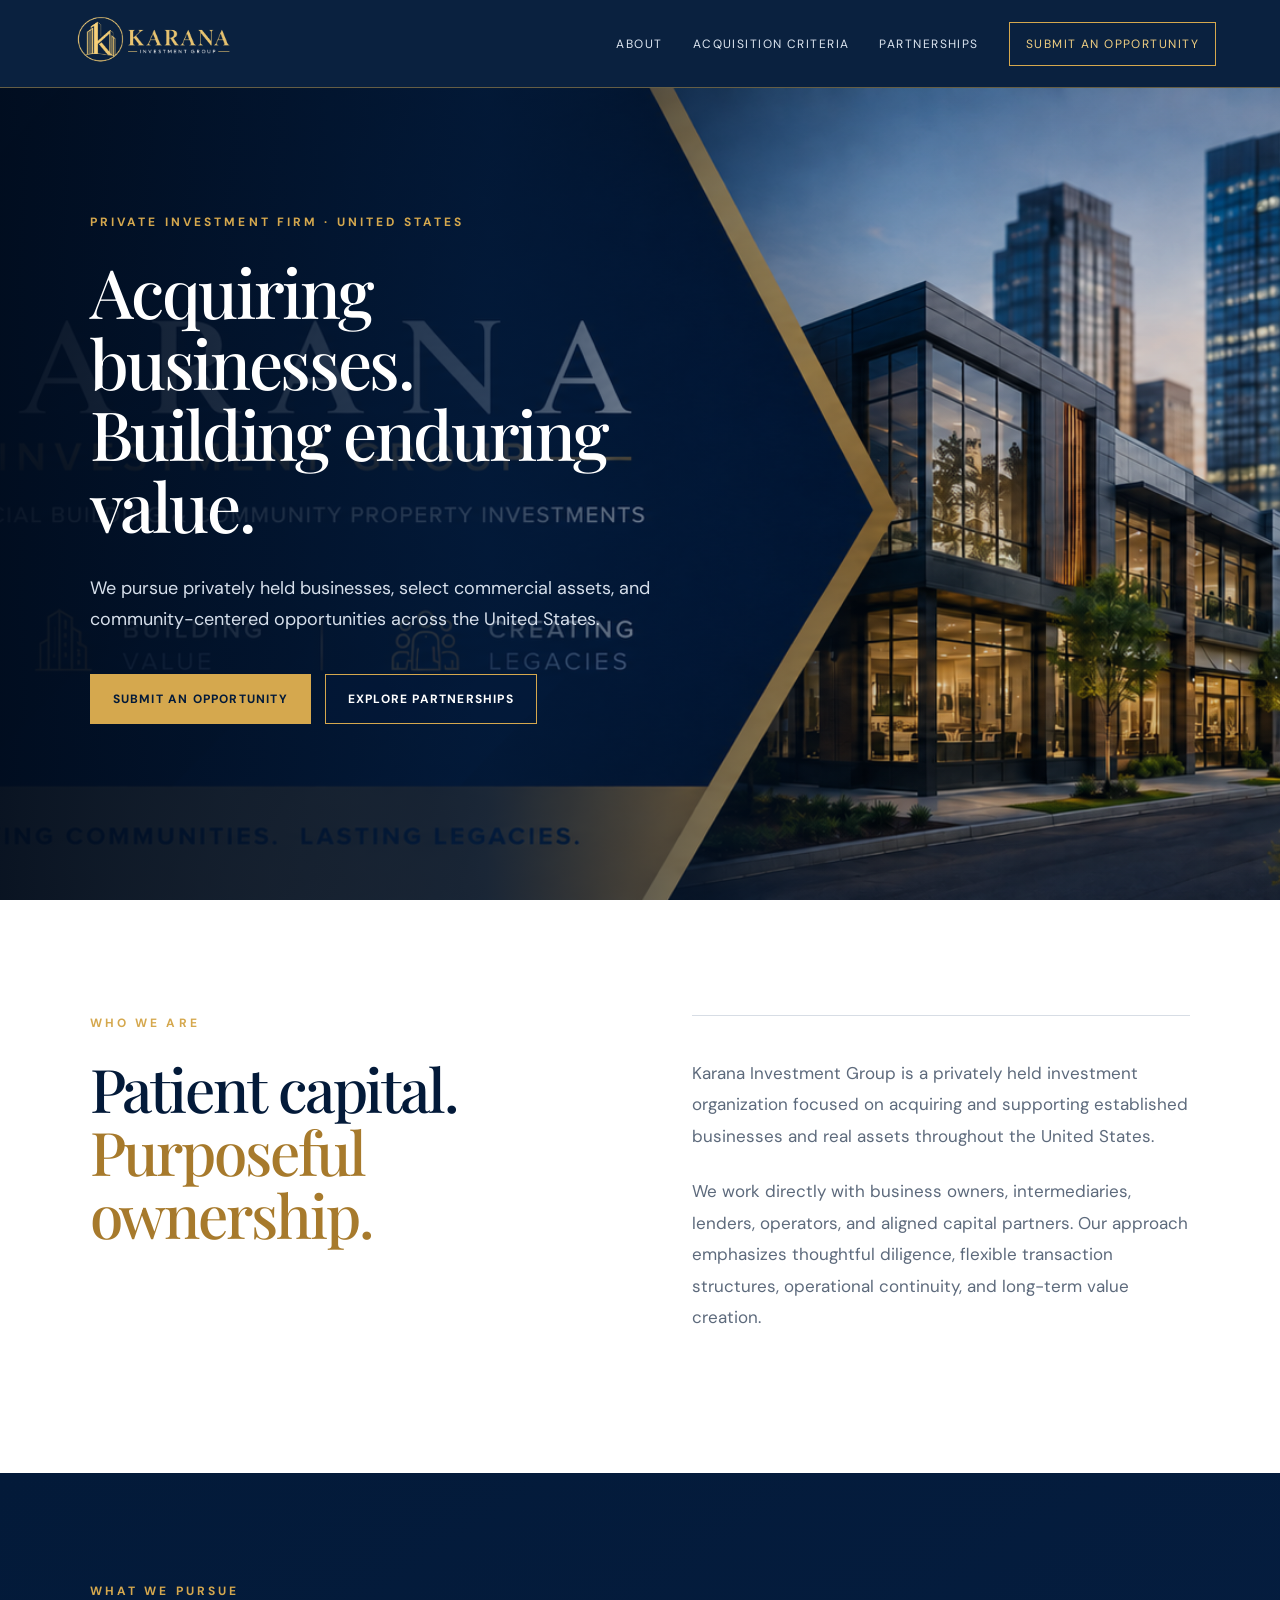
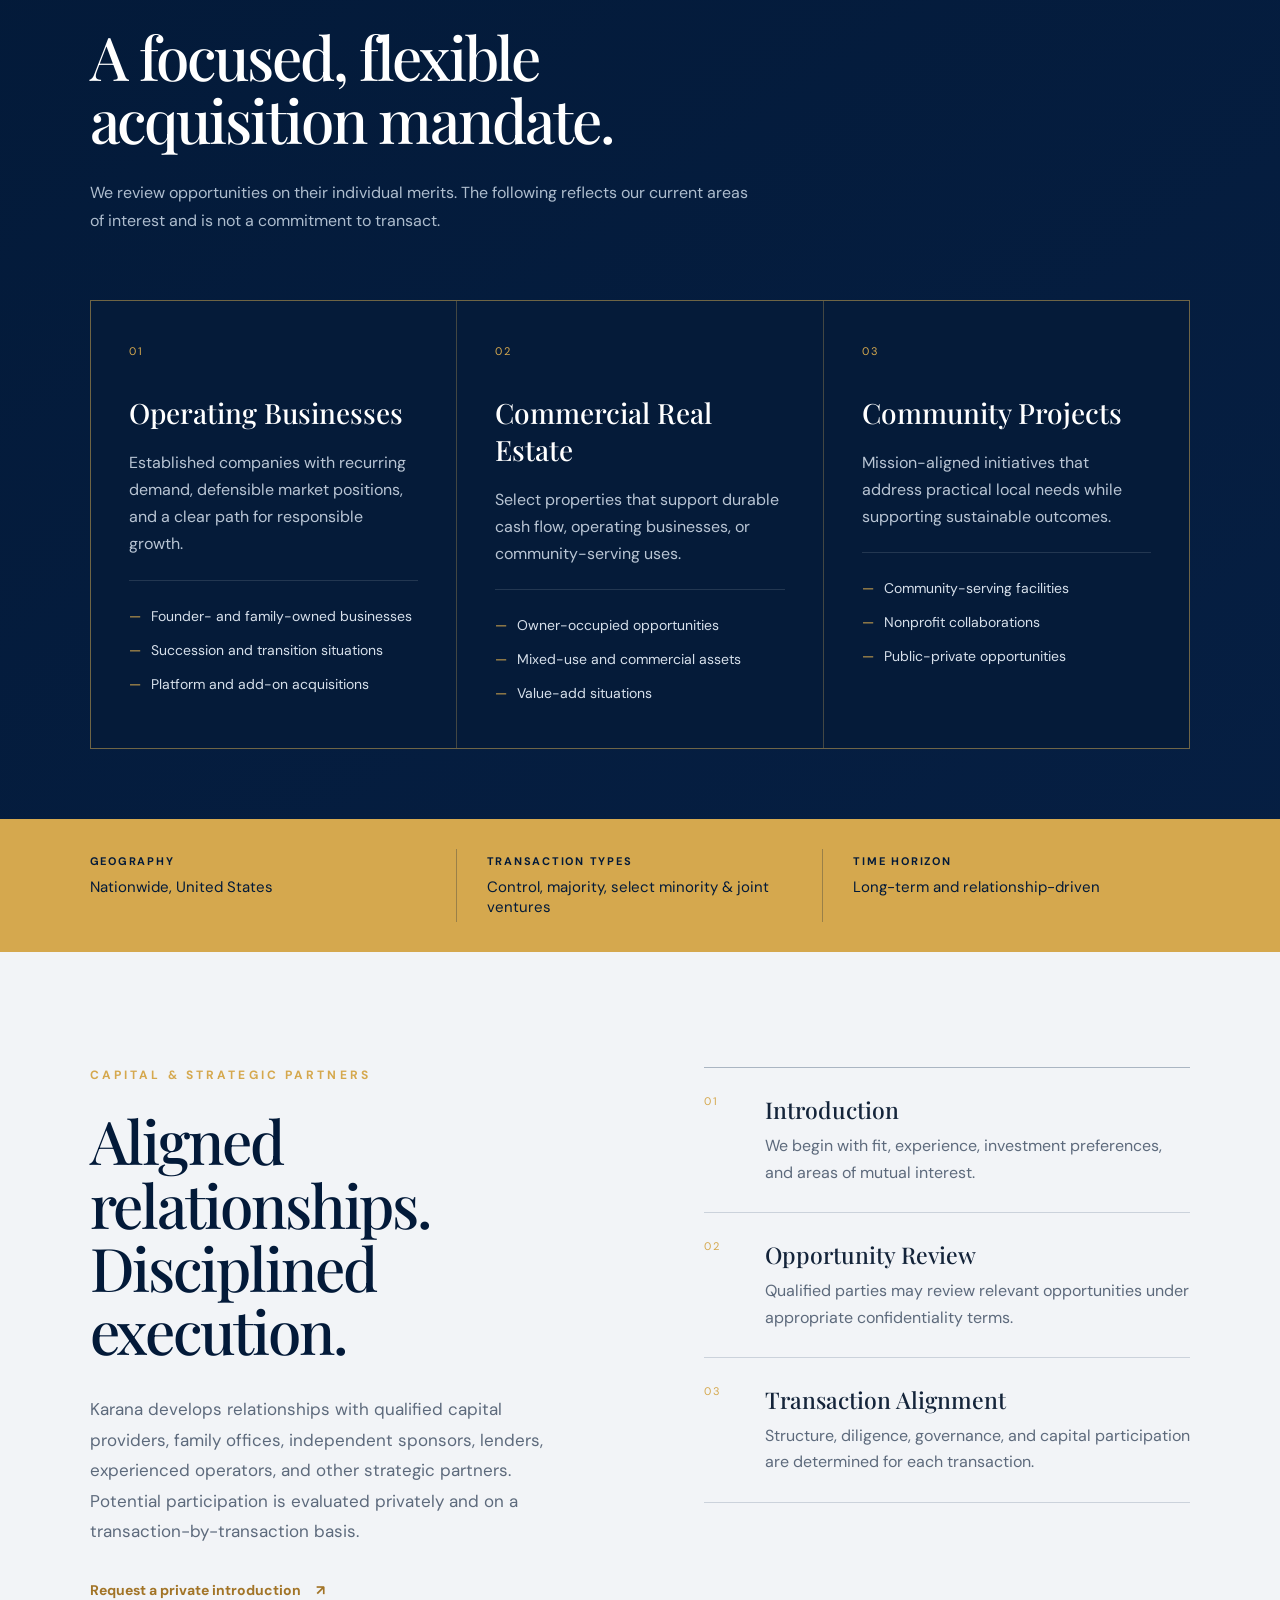
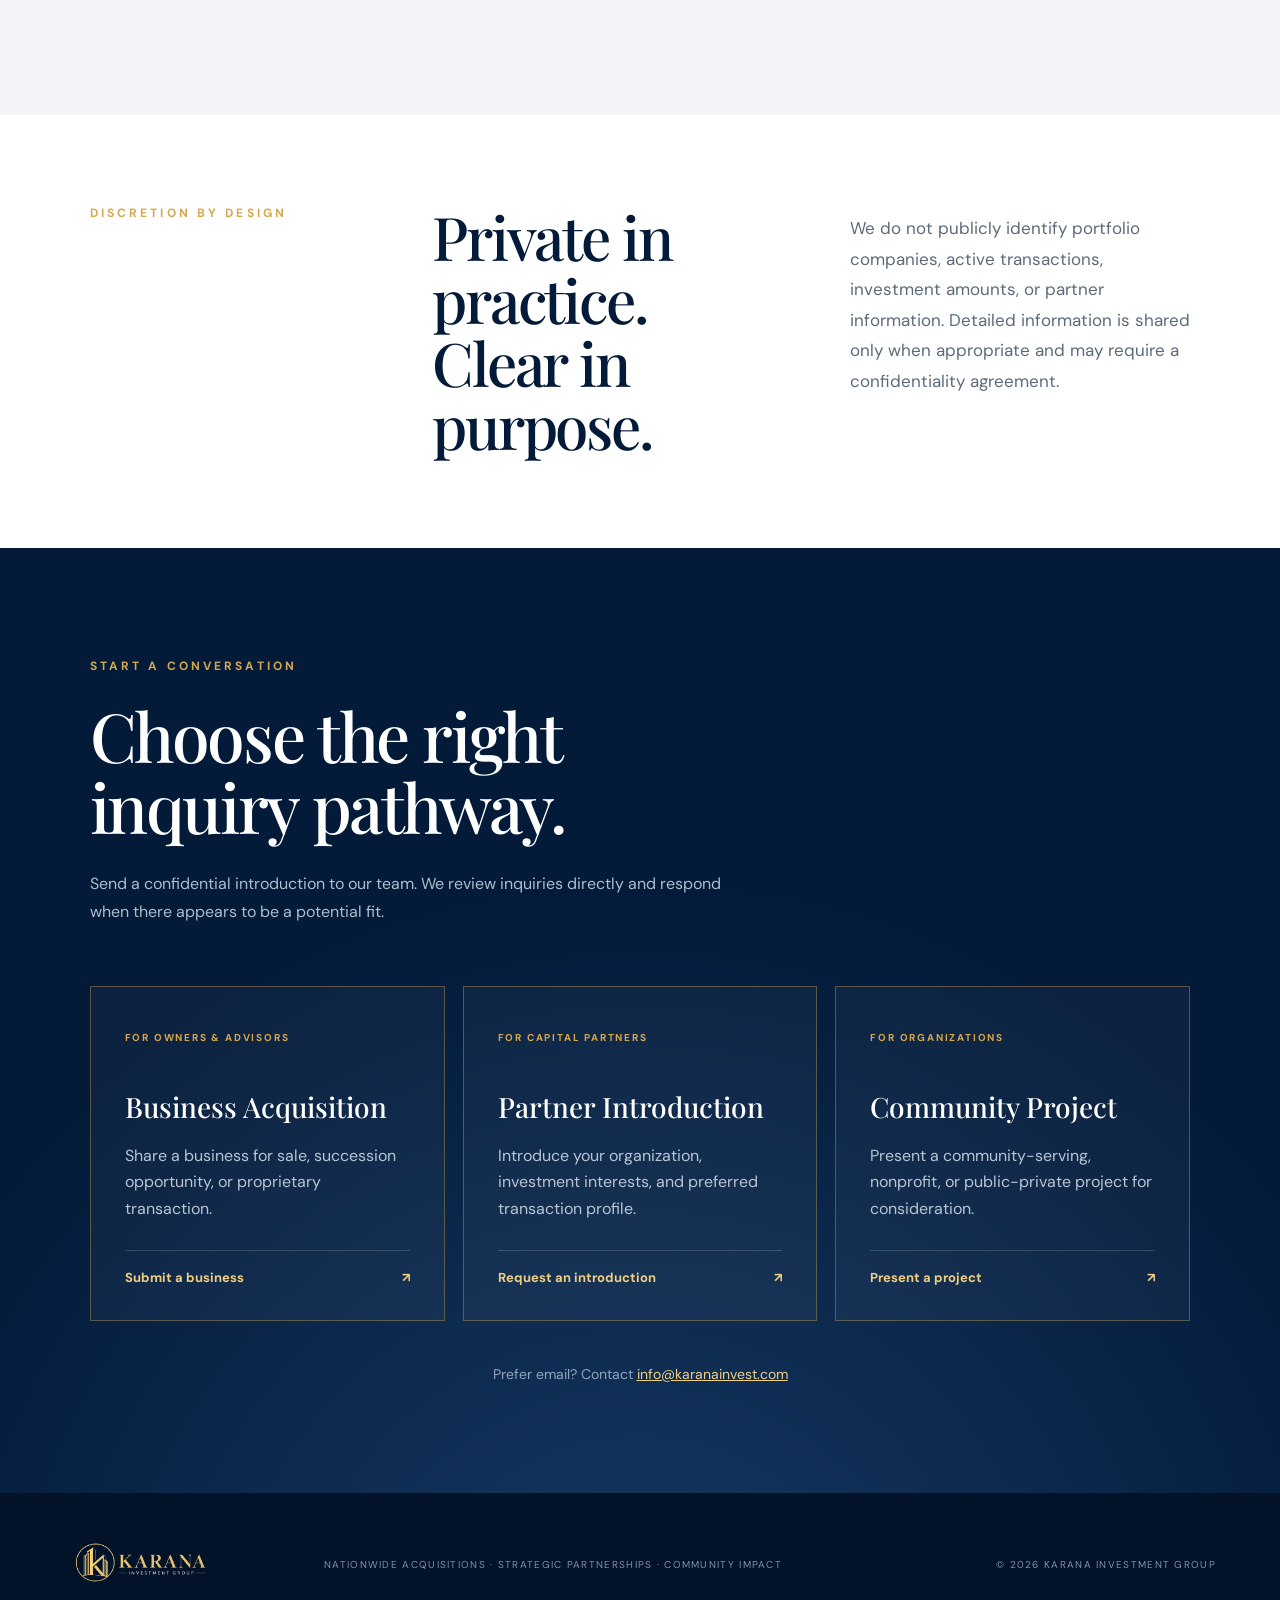
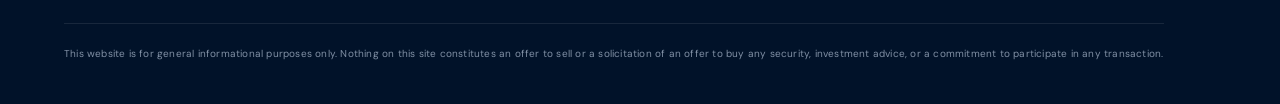
==== commit 625f2da0: "Replace site with KARANA_FINAL_EXTRACT_FIRST_HOSTINGER.zip as-is Per user request: restore the expor" ====
--- a/index.html
+++ b/index.html
@@ -1,257 +1,31 @@
 <!doctype html>
 <html lang="en">
 <head>
-  <meta charset="UTF-8">
-  <meta name="viewport" content="width=device-width,initial-scale=1">
+  <meta charset="UTF-8"><meta name="viewport" content="width=device-width,initial-scale=1">
   <title>Karana Investment Group | Nationwide Business Acquisitions</title>
   <meta name="description" content="Karana Investment Group evaluates business acquisitions, commercial real estate, strategic partnerships, and community-focused projects throughout the United States.">
-  <link rel="canonical" href="https://karanainvest.com/">
-  <meta property="og:type" content="website">
-  <meta property="og:title" content="Karana Investment Group | Nationwide Business Acquisitions">
-  <meta property="og:description" content="A privately held investment firm acquiring established businesses, select commercial real estate, and community-focused projects across the United States.">
-  <meta property="og:url" content="https://karanainvest.com/">
-  <meta name="twitter:card" content="summary_large_image">
-  <link rel="preconnect" href="https://fonts.googleapis.com">
-  <link rel="preconnect" href="https://fonts.gstatic.com" crossorigin>
-  <link href="https://fonts.googleapis.com/css2?family=Inter:wght@400;500;600&family=Newsreader:ital,opsz,wght@0,6..72,400;0,6..72,500;1,6..72,400&display=swap" rel="stylesheet">
-  <link rel="stylesheet" href="styles.css">
+  <link rel="preconnect" href="https://fonts.googleapis.com"><link rel="preconnect" href="https://fonts.gstatic.com" crossorigin>
+  <link href="https://fonts.googleapis.com/css2?family=DM+Sans:wght@400;500;600;700&family=Playfair+Display:wght@500;600&display=swap" rel="stylesheet"><link rel="stylesheet" href="styles.css">
 </head>
 <body>
-  <a class="skip-link" href="#main">Skip to content</a>
-
-  <header class="site-header">
-    <a class="brand" href="#top" aria-label="Karana Investment Group home">
-      <span class="brand-mark" aria-hidden="true">K</span>
-      <span class="brand-text">
-        <span class="brand-name">Karana</span>
-        <span class="brand-sub">Investment Group</span>
-      </span>
-    </a>
-    <button class="menu-toggle" aria-expanded="false" aria-controls="main-nav">Menu</button>
-    <nav id="main-nav" aria-label="Primary">
-      <a href="#about">About</a>
-      <a href="#criteria">Acquisition Criteria</a>
-      <a href="#partners">Partnerships</a>
-      <a class="nav-cta" href="#inquiries">Submit an Opportunity</a>
-    </nav>
-  </header>
-
-  <main id="main">
-    <section class="hero" id="top" aria-labelledby="hero-title">
-      <div class="wrap hero-inner">
-        <p class="eyebrow">Private Investment Firm &middot; United States</p>
-        <h1 id="hero-title">Acquiring businesses.<br><em>Building enduring value.</em></h1>
-        <p class="hero-lead">Karana Investment Group pursues privately held companies, select commercial assets, and community-centered opportunities across the United States &mdash; with patient capital and a long-term view.</p>
-        <div class="hero-actions">
-          <a class="button primary" href="#inquiries">Submit an opportunity</a>
-          <a class="button ghost" href="#about">Learn about our approach</a>
-        </div>
-        <ul class="hero-pillars">
-          <li><span>01</span> Investing in communities</li>
-          <li><span>02</span> Building value</li>
-          <li><span>03</span> Creating legacies</li>
-        </ul>
-      </div>
-    </section>
-
-    <section class="section intro" id="about">
-      <div class="wrap grid-2">
-        <div class="col-head">
-          <p class="eyebrow dark">Who we are</p>
-          <h2>Patient capital.<br><span class="accent">Purposeful ownership.</span></h2>
-        </div>
-        <div class="col-body">
-          <p>Karana Investment Group is a privately held investment organization focused on acquiring and supporting established businesses and real assets throughout the United States.</p>
-          <p>We work directly with business owners, intermediaries, lenders, operators, and aligned capital partners. Our approach emphasizes thoughtful diligence, flexible transaction structures, operational continuity, and long-term value creation.</p>
-        </div>
-      </div>
-    </section>
-
-    <section class="section strategy" id="criteria">
-      <div class="wrap">
-        <div class="section-heading">
-          <p class="eyebrow">What we pursue</p>
-          <h2>A focused, flexible acquisition mandate.</h2>
-          <p class="section-note">We review opportunities on their individual merits. The following reflects our current areas of interest and is not a commitment to transact.</p>
-        </div>
-        <div class="strategy-grid">
-          <article>
-            <span class="num">01</span>
-            <h3>Operating Businesses</h3>
-            <p>Established companies with recurring demand, defensible market positions, and a clear path for responsible growth.</p>
-            <ul>
-              <li>Founder- and family-owned businesses</li>
-              <li>Succession and transition situations</li>
-              <li>Platform and add-on acquisitions</li>
-            </ul>
-          </article>
-          <article>
-            <span class="num">02</span>
-            <h3>Commercial Real Estate</h3>
-            <p>Select properties that support durable cash flow, operating businesses, or community-serving uses.</p>
-            <ul>
-              <li>Owner-occupied opportunities</li>
-              <li>Mixed-use and commercial assets</li>
-              <li>Value-add situations</li>
-            </ul>
-          </article>
-          <article>
-            <span class="num">03</span>
-            <h3>Community Projects</h3>
-            <p>Mission-aligned initiatives that address practical local needs while supporting sustainable outcomes.</p>
-            <ul>
-              <li>Community-serving facilities</li>
-              <li>Nonprofit collaborations</li>
-              <li>Public-private opportunities</li>
-            </ul>
-          </article>
-        </div>
-        <dl class="criteria-bar">
-          <div>
-            <dt>Geography</dt>
-            <dd>Nationwide, United States</dd>
-          </div>
-          <div>
-            <dt>Transaction Types</dt>
-            <dd>Control, majority, select minority &amp; joint ventures</dd>
-          </div>
-          <div>
-            <dt>Time Horizon</dt>
-            <dd>Long-term and relationship-driven</dd>
-          </div>
-        </dl>
-      </div>
-    </section>
-
-    <section class="section partners" id="partners">
-      <div class="wrap grid-2">
-        <div class="partners-copy">
-          <p class="eyebrow dark">Capital &amp; strategic partners</p>
-          <h2>Aligned relationships.<br><span class="accent">Disciplined execution.</span></h2>
-          <p>Karana develops relationships with qualified capital providers, family offices, independent sponsors, lenders, experienced operators, and other strategic partners. Potential participation is evaluated privately and on a transaction-by-transaction basis.</p>
-          <a href="#capital-inquiry" class="text-link">Request a private introduction <span aria-hidden="true">&rarr;</span></a>
-        </div>
-        <ol class="process">
-          <li>
-            <span class="num">01</span>
-            <div>
-              <h3>Introduction</h3>
-              <p>We begin with fit, experience, investment preferences, and areas of mutual interest.</p>
-            </div>
-          </li>
-          <li>
-            <span class="num">02</span>
-            <div>
-              <h3>Opportunity Review</h3>
-              <p>Qualified parties may review relevant opportunities under appropriate confidentiality terms.</p>
-            </div>
-          </li>
-          <li>
-            <span class="num">03</span>
-            <div>
-              <h3>Transaction Alignment</h3>
-              <p>Structure, diligence, governance, and capital participation are determined for each transaction.</p>
-            </div>
-          </li>
-        </ol>
-      </div>
-    </section>
-
-    <section class="section confidential">
-      <div class="wrap grid-2">
-        <div class="col-head">
-          <p class="eyebrow">Discretion by design</p>
-          <h2>Private in practice.<br><span class="accent">Clear in purpose.</span></h2>
-        </div>
-        <div class="col-body">
-          <p>We do not publicly identify portfolio companies, active transactions, investment amounts, or partner information. Detailed information is shared only when appropriate and may require a confidentiality agreement.</p>
-        </div>
-      </div>
-    </section>
-
-    <section class="section inquiries" id="inquiries">
-      <div class="wrap">
-        <div class="section-heading">
-          <p class="eyebrow">Start a conversation</p>
-          <h2>Choose the right inquiry pathway.</h2>
-          <p class="section-note">Send a confidential introduction to our team. We review inquiries directly and respond when there appears to be a potential fit.</p>
-        </div>
-        <div class="inquiry-grid">
-          <article>
-            <p class="card-label">For owners &amp; advisors</p>
-            <h3>Business Acquisition</h3>
-            <p>Share a business for sale, succession opportunity, or proprietary transaction.</p>
-            <button class="open-form" data-form="seller">Submit a business <span aria-hidden="true">&rarr;</span></button>
-          </article>
-          <article id="capital-inquiry">
-            <p class="card-label">For capital partners</p>
-            <h3>Partner Introduction</h3>
-            <p>Introduce your organization, investment interests, and preferred transaction profile.</p>
-            <button class="open-form" data-form="partner">Request an introduction <span aria-hidden="true">&rarr;</span></button>
-          </article>
-          <article>
-            <p class="card-label">For organizations</p>
-            <h3>Community Project</h3>
-            <p>Present a community-serving, nonprofit, or public-private project for consideration.</p>
-            <button class="open-form" data-form="community">Present a project <span aria-hidden="true">&rarr;</span></button>
-          </article>
-        </div>
-        <p class="direct-email">Prefer email? Contact <a href="mailto:info@karanainvest.com">info@karanainvest.com</a></p>
-      </div>
-    </section>
+  <header class="site-header"><a class="logo-link" href="#top" aria-label="Karana Investment Group home"><img src="assets/karana-logo-v2.png" alt="Karana Investment Group"></a><button class="menu-toggle" aria-expanded="false" aria-controls="main-nav">Menu</button><nav id="main-nav"><a href="#about">About</a><a href="#criteria">Acquisition Criteria</a><a href="#partners">Partnerships</a><a href="#inquiries">Submit an Opportunity</a></nav></header>
+  <main id="top">
+    <section class="hero" aria-labelledby="hero-title"><img class="hero-image" src="assets/karana-investment-group-banner.png" alt="Karana Investment Group commercial and community investment banner"><div class="hero-overlay"><p class="eyebrow">PRIVATE INVESTMENT FIRM · UNITED STATES</p><h1 id="hero-title">Acquiring businesses.<br>Building enduring value.</h1><p>We pursue privately held businesses, select commercial assets, and community-centered opportunities across the United States.</p><div class="hero-actions"><a class="button primary" href="#inquiries">Submit an opportunity</a><a class="button secondary" href="#partners">Explore partnerships</a></div></div></section>
+    <section class="intro" id="about"><div><p class="eyebrow">WHO WE ARE</p><h2>Patient capital.<br><span>Purposeful ownership.</span></h2></div><div class="intro-copy"><p>Karana Investment Group is a privately held investment organization focused on acquiring and supporting established businesses and real assets throughout the United States.</p><p>We work directly with business owners, intermediaries, lenders, operators, and aligned capital partners. Our approach emphasizes thoughtful diligence, flexible transaction structures, operational continuity, and long-term value creation.</p></div></section>
+    <section class="strategy" id="criteria"><div class="section-heading"><p class="eyebrow">WHAT WE PURSUE</p><h2>A focused, flexible<br>acquisition mandate.</h2><p>We review opportunities on their individual merits. The following reflects our current areas of interest and is not a commitment to transact.</p></div><div class="strategy-grid">
+      <article><span>01</span><h3>Operating Businesses</h3><p>Established companies with recurring demand, defensible market positions, and a clear path for responsible growth.</p><ul><li>Founder- and family-owned businesses</li><li>Succession and transition situations</li><li>Platform and add-on acquisitions</li></ul></article>
+      <article><span>02</span><h3>Commercial Real Estate</h3><p>Select properties that support durable cash flow, operating businesses, or community-serving uses.</p><ul><li>Owner-occupied opportunities</li><li>Mixed-use and commercial assets</li><li>Value-add situations</li></ul></article>
+      <article><span>03</span><h3>Community Projects</h3><p>Mission-aligned initiatives that address practical local needs while supporting sustainable outcomes.</p><ul><li>Community-serving facilities</li><li>Nonprofit collaborations</li><li>Public-private opportunities</li></ul></article>
+    </div><div class="criteria-bar"><div><strong>Geography</strong><span>Nationwide, United States</span></div><div><strong>Transaction Types</strong><span>Control, majority, select minority &amp; joint ventures</span></div><div><strong>Time Horizon</strong><span>Long-term and relationship-driven</span></div></div></section>
+    <section class="partners" id="partners"><div class="partners-copy"><p class="eyebrow">CAPITAL &amp; STRATEGIC PARTNERS</p><h2>Aligned relationships.<br>Disciplined execution.</h2><p>Karana develops relationships with qualified capital providers, family offices, independent sponsors, lenders, experienced operators, and other strategic partners. Potential participation is evaluated privately and on a transaction-by-transaction basis.</p><a href="#capital-inquiry" class="text-link">Request a private introduction <span>↗</span></a></div><div class="process"><div><span>01</span><h3>Introduction</h3><p>We begin with fit, experience, investment preferences, and areas of mutual interest.</p></div><div><span>02</span><h3>Opportunity Review</h3><p>Qualified parties may review relevant opportunities under appropriate confidentiality terms.</p></div><div><span>03</span><h3>Transaction Alignment</h3><p>Structure, diligence, governance, and capital participation are determined for each transaction.</p></div></div></section>
+    <section class="confidential"><p class="eyebrow">DISCRETION BY DESIGN</p><div><h2>Private in practice.<br>Clear in purpose.</h2><p>We do not publicly identify portfolio companies, active transactions, investment amounts, or partner information. Detailed information is shared only when appropriate and may require a confidentiality agreement.</p></div></section>
+    <section class="inquiries" id="inquiries"><div class="section-heading light"><p class="eyebrow">START A CONVERSATION</p><h2>Choose the right<br>inquiry pathway.</h2><p>Send a confidential introduction to our team. We review inquiries directly and respond when there appears to be a potential fit.</p></div><div class="inquiry-grid">
+      <article><p class="card-label">FOR OWNERS &amp; ADVISORS</p><h3>Business Acquisition</h3><p>Share a business for sale, succession opportunity, or proprietary transaction.</p><button class="open-form" data-form="seller">Submit a business <span>↗</span></button></article>
+      <article id="capital-inquiry"><p class="card-label">FOR CAPITAL PARTNERS</p><h3>Partner Introduction</h3><p>Introduce your organization, investment interests, and preferred transaction profile.</p><button class="open-form" data-form="partner">Request an introduction <span>↗</span></button></article>
+      <article><p class="card-label">FOR ORGANIZATIONS</p><h3>Community Project</h3><p>Present a community-serving, nonprofit, or public-private project for consideration.</p><button class="open-form" data-form="community">Present a project <span>↗</span></button></article>
+    </div><p class="direct-email">Prefer email? Contact <a href="mailto:info@karanainvest.com">info@karanainvest.com</a></p></section>
   </main>
-
-  <footer class="site-footer">
-    <div class="wrap footer-inner">
-      <a class="brand" href="#top" aria-label="Karana Investment Group home">
-        <span class="brand-mark" aria-hidden="true">K</span>
-        <span class="brand-text">
-          <span class="brand-name">Karana</span>
-          <span class="brand-sub">Investment Group</span>
-        </span>
-      </a>
-      <p class="footer-tag">Nationwide acquisitions &middot; Strategic partnerships &middot; Community impact</p>
-      <p class="footer-copy">&copy; <span id="year"></span> Karana Investment Group</p>
-      <p class="legal">This website is for general informational purposes only. Nothing on this site constitutes an offer to sell or a solicitation of an offer to buy any security, investment advice, or a commitment to participate in any transaction.</p>
-    </div>
-  </footer>
-
-  <dialog id="inquiry-dialog">
-    <button class="close-dialog" aria-label="Close inquiry form">&times;</button>
-    <p class="eyebrow dark">Private inquiry</p>
-    <h2 id="form-title">Submit an inquiry</h2>
-    <p id="form-description">Provide a brief introduction. Confidential materials are not required at this stage.</p>
-    <form action="submit.php" method="post">
-      <input type="hidden" name="inquiry_type" id="inquiry-type" value="General Inquiry">
-      <input class="honeypot" type="text" name="company_website" tabindex="-1" autocomplete="off">
-      <div class="form-row">
-        <label>First name<input name="first_name" required></label>
-        <label>Last name<input name="last_name" required></label>
-      </div>
-      <label>Business email<input type="email" name="email" required></label>
-      <label>Phone number<input type="tel" name="phone"></label>
-      <label>Company or organization<input name="company" required></label>
-      <label>Location<input name="location" placeholder="City, State"></label>
-      <label>Your role
-        <select name="role">
-          <option>Business owner</option>
-          <option>Broker or intermediary</option>
-          <option>Capital partner</option>
-          <option>Operator</option>
-          <option>Lender</option>
-          <option>Community organization</option>
-          <option>Other</option>
-        </select>
-      </label>
-      <label>Brief overview<textarea name="message" rows="5" required placeholder="Tell us about the opportunity and why it may fit Karana."></textarea></label>
-      <label class="consent">
-        <input type="checkbox" required>
-        <span>I understand this inquiry does not create a partnership, investment relationship, confidentiality obligation, or commitment to transact.</span>
-      </label>
-      <button class="button primary submit" type="submit">Send confidential inquiry</button>
-    </form>
-  </dialog>
-
+  <footer><img src="assets/karana-logo-v2.png" alt="Karana Investment Group"><p>Nationwide acquisitions · Strategic partnerships · Community impact</p><p>© <span id="year"></span> Karana Investment Group</p><p class="legal">This website is for general informational purposes only. Nothing on this site constitutes an offer to sell or a solicitation of an offer to buy any security, investment advice, or a commitment to participate in any transaction.</p></footer>
+  <dialog id="inquiry-dialog"><button class="close-dialog" aria-label="Close inquiry form">×</button><p class="eyebrow">PRIVATE INQUIRY</p><h2 id="form-title">Submit an inquiry</h2><p id="form-description">Provide a brief introduction. Confidential materials are not required at this stage.</p><form action="submit.php" method="post"><input type="hidden" name="inquiry_type" id="inquiry-type" value="General Inquiry"><input class="honeypot" type="text" name="company_website" tabindex="-1" autocomplete="off"><div class="form-row"><label>First name<input name="first_name" required></label><label>Last name<input name="last_name" required></label></div><label>Business email<input type="email" name="email" required></label><label>Phone number<input type="tel" name="phone"></label><label>Company or organization<input name="company" required></label><label>Location<input name="location" placeholder="City, State"></label><label>Your role<select name="role"><option>Business owner</option><option>Broker or intermediary</option><option>Capital partner</option><option>Operator</option><option>Lender</option><option>Community organization</option><option>Other</option></select></label><label>Brief overview<textarea name="message" rows="5" required placeholder="Tell us about the opportunity and why it may fit Karana."></textarea></label><label class="consent"><input type="checkbox" required><span>I understand this inquiry does not create a partnership, investment relationship, confidentiality obligation, or commitment to transact.</span></label><button class="button primary submit" type="submit">Send confidential inquiry</button></form></dialog>
   <script src="script.js"></script>
-</body>
-</html>
+</body></html>
--- a/styles.css
+++ b/styles.css
@@ -1,426 +1,3 @@
-/* Karana Investment Group — site styles */
-
-:root{
-  --navy:#0b1f3b;
-  --navy-900:#081730;
-  --navy-800:#122c50;
-  --gold:#c19a4e;
-  --gold-bright:#e4c589;
-  --paper:#f7f5f0;
-  --paper-2:#efebe1;
-  --ink:#1b2635;
-  --muted:#586472;
-  --on-navy:#e9edf4;
-  --on-navy-dim:#a9b7cb;
-  --line:rgba(11,31,59,.14);
-  --line-on-navy:rgba(233,237,244,.16);
-  --maxw:1180px;
-  --pad:clamp(22px,6vw,84px);
-  --sp-section:clamp(64px,8.5vw,118px);
-  --serif:"Newsreader",Georgia,"Times New Roman",serif;
-  --sans:"Inter",-apple-system,BlinkMacSystemFont,"Segoe UI",Roboto,Helvetica,Arial,sans-serif;
-}
-
-*,*::before,*::after{box-sizing:border-box}
-html{scroll-behavior:smooth;-webkit-text-size-adjust:100%}
-body{
-  margin:0;
-  font-family:var(--sans);
-  font-size:17px;
-  line-height:1.65;
-  color:var(--ink);
-  background:var(--paper);
-  -webkit-font-smoothing:antialiased;
-}
-img{max-width:100%;display:block}
-a{color:inherit}
-h1,h2,h3{font-family:var(--serif);font-weight:400;letter-spacing:-.012em}
-
-.wrap{max-width:var(--maxw);margin:0 auto;padding-inline:var(--pad)}
-
-.skip-link{
-  position:absolute;left:-9999px;top:0;z-index:100;
-  background:var(--gold);color:var(--navy);padding:12px 18px;font-weight:600;
-}
-.skip-link:focus{left:12px;top:12px}
-
-:focus-visible{outline:2px solid var(--gold);outline-offset:3px}
-
-/* ---------- Eyebrow ---------- */
-.eyebrow{
-  margin:0 0 22px;
-  font-family:var(--sans);
-  font-size:11px;font-weight:600;
-  letter-spacing:.22em;text-transform:uppercase;
-  color:var(--gold);
-}
-.eyebrow.dark{color:#9b7b34}
-
-/* ---------- Header ---------- */
-.site-header{
-  position:sticky;top:0;z-index:40;
-  display:flex;align-items:center;justify-content:space-between;
-  gap:24px;
-  padding:16px var(--pad);
-  background:rgba(8,23,48,.86);
-  backdrop-filter:blur(10px);
-  -webkit-backdrop-filter:blur(10px);
-  border-bottom:1px solid var(--line-on-navy);
-}
-.brand{display:inline-flex;align-items:center;gap:13px;text-decoration:none;color:var(--on-navy)}
-.brand-mark{
-  width:38px;height:38px;flex:none;
-  display:grid;place-items:center;
-  border:1px solid var(--gold);border-radius:50%;
-  font-family:var(--serif);font-size:19px;color:var(--gold-bright);
-}
-.brand-text{display:flex;flex-direction:column;line-height:1.05}
-.brand-name{font-family:var(--serif);font-size:19px;letter-spacing:.04em}
-.brand-sub{
-  font-size:9.5px;font-weight:600;letter-spacing:.24em;text-transform:uppercase;
-  color:var(--on-navy-dim);margin-top:3px;
-}
-.site-header nav{display:flex;align-items:center;gap:34px}
-.site-header nav a{
-  font-size:13px;font-weight:500;letter-spacing:.02em;text-decoration:none;
-  color:var(--on-navy);opacity:.82;transition:opacity .18s;
-}
-.site-header nav a:hover{opacity:1}
-.nav-cta{
-  opacity:1 !important;
-  border:1px solid var(--gold);
-  padding:11px 18px;
-  color:var(--gold-bright) !important;
-  font-weight:600 !important;
-  letter-spacing:.03em;
-}
-.nav-cta:hover{background:var(--gold);color:var(--navy) !important}
-.menu-toggle{
-  display:none;
-  border:1px solid var(--gold);background:none;
-  color:var(--gold-bright);
-  padding:9px 13px;font:inherit;font-size:11px;font-weight:600;
-  letter-spacing:.14em;text-transform:uppercase;cursor:pointer;
-}
-
-/* ---------- Buttons ---------- */
-.button{
-  display:inline-flex;align-items:center;justify-content:center;
-  padding:15px 26px;
-  font-family:var(--sans);font-size:13px;font-weight:600;
-  letter-spacing:.06em;text-transform:uppercase;text-decoration:none;
-  border:1px solid transparent;cursor:pointer;transition:background .18s,color .18s,border-color .18s;
-}
-.button.primary{background:var(--gold);color:var(--navy);border-color:var(--gold)}
-.button.primary:hover{background:var(--gold-bright);border-color:var(--gold-bright)}
-.button.ghost{background:transparent;color:var(--on-navy);border-color:var(--line-on-navy)}
-.button.ghost:hover{border-color:var(--gold);color:var(--gold-bright)}
-
-/* ---------- Hero ---------- */
-.hero{
-  position:relative;overflow:hidden;
-  background:
-    radial-gradient(120% 80% at 85% 0%,rgba(193,154,78,.16),transparent 55%),
-    linear-gradient(180deg,#0c2143,#0a1c38 60%,#081831);
-  color:var(--on-navy);
-}
-.hero::before{
-  content:"";position:absolute;inset:0;pointer-events:none;
-  background-image:
-    linear-gradient(var(--line-on-navy) 1px,transparent 1px),
-    linear-gradient(90deg,var(--line-on-navy) 1px,transparent 1px);
-  background-size:min(11vw,120px) min(11vw,120px);
-  -webkit-mask-image:radial-gradient(circle at 30% 40%,#000,transparent 75%);
-  mask-image:radial-gradient(circle at 30% 40%,#000,transparent 75%);
-  opacity:.5;
-}
-.hero-inner{position:relative;padding-block:clamp(78px,13vh,132px) clamp(56px,9vh,88px)}
-.hero h1{
-  margin:0;
-  font-size:clamp(36px,4.8vw,60px);
-  line-height:1.08;
-  letter-spacing:-.018em;
-  max-width:20ch;
-}
-.hero h1 em{font-style:italic;color:var(--gold-bright)}
-.hero-lead{
-  margin:30px 0 0;
-  font-size:clamp(16px,1.5vw,19px);
-  line-height:1.7;
-  color:var(--on-navy-dim);
-  max-width:60ch;
-}
-.hero-actions{display:flex;flex-wrap:wrap;gap:14px;margin-top:40px}
-.hero-pillars{
-  list-style:none;margin:clamp(52px,9vh,88px) 0 0;padding:26px 0 0;
-  border-top:1px solid var(--line-on-navy);
-  display:flex;flex-wrap:wrap;gap:14px 48px;
-  font-size:14px;color:var(--on-navy);
-}
-.hero-pillars li{display:flex;align-items:baseline;gap:11px}
-.hero-pillars span{
-  font-size:11px;font-weight:600;letter-spacing:.14em;color:var(--gold);
-}
-
-/* ---------- Section base ---------- */
-.section{padding-block:var(--sp-section)}
-.section-heading{max-width:760px;margin-bottom:clamp(42px,5.5vw,64px)}
-.section-heading h2{
-  margin:0;
-  font-size:clamp(28px,3.6vw,44px);
-  line-height:1.14;
-}
-.section-note{margin:22px 0 0;color:var(--muted);font-size:16px;max-width:58ch}
-
-h2 .accent{color:#9b7b34}
-
-.grid-2{
-  display:grid;
-  grid-template-columns:minmax(0,.92fr) minmax(0,1.08fr);
-  gap:clamp(34px,6vw,88px);
-  align-items:start;
-}
-.col-head h2{margin:0;font-size:clamp(28px,3.5vw,44px);line-height:1.14}
-.col-body p{margin:0 0 20px;color:var(--muted)}
-.col-body p:last-child{margin-bottom:0}
-.col-body{padding-top:6px}
-
-/* ---------- Intro ---------- */
-.intro{background:var(--paper)}
-
-/* ---------- Strategy (navy) ---------- */
-.strategy{
-  background:linear-gradient(180deg,#0a1c38,#0c2144);
-  color:var(--on-navy);
-}
-.strategy .section-heading h2{color:#fff}
-.strategy .section-note{color:var(--on-navy-dim)}
-.strategy-grid{
-  display:grid;
-  grid-template-columns:repeat(3,1fr);
-  gap:1px;
-  background:var(--line-on-navy);
-  border:1px solid var(--line-on-navy);
-}
-.strategy-grid article{
-  background:#0b1f3d;
-  padding:clamp(28px,3vw,42px);
-  transition:background .2s;
-}
-.strategy-grid article:hover{background:#102a4e}
-.strategy-grid .num{
-  font-size:12px;font-weight:600;letter-spacing:.2em;color:var(--gold);
-}
-.strategy-grid h3{
-  margin:26px 0 14px;
-  font-size:24px;color:#fff;
-}
-.strategy-grid p{margin:0;color:var(--on-navy-dim);font-size:15.5px;line-height:1.6}
-.strategy-grid ul{
-  list-style:none;margin:22px 0 0;padding:20px 0 0;
-  border-top:1px solid var(--line-on-navy);
-}
-.strategy-grid li{
-  position:relative;padding:7px 0 7px 20px;
-  font-size:14px;color:var(--on-navy);
-}
-.strategy-grid li::before{
-  content:"";position:absolute;left:0;top:15px;
-  width:9px;height:1px;background:var(--gold);
-}
-
-/* ---------- Criteria bar ---------- */
-.criteria-bar{
-  margin:clamp(40px,5vw,64px) 0 0;
-  display:grid;grid-template-columns:repeat(3,1fr);
-  border:1px solid var(--gold);
-}
-.criteria-bar div{
-  padding:26px clamp(20px,2.4vw,34px);
-  border-right:1px solid rgba(193,154,78,.4);
-}
-.criteria-bar div:last-child{border-right:0}
-.criteria-bar dt{
-  font-size:11px;font-weight:600;letter-spacing:.16em;text-transform:uppercase;
-  color:var(--gold);margin-bottom:9px;
-}
-.criteria-bar dd{margin:0;font-size:15px;color:var(--on-navy);line-height:1.5}
-
-/* ---------- Partners ---------- */
-.partners{background:var(--paper-2)}
-.partners-copy h2{margin:0 0 22px;font-size:clamp(28px,3.5vw,44px);line-height:1.14}
-.partners-copy p{color:var(--muted);margin:0 0 26px}
-.text-link{
-  display:inline-flex;align-items:center;gap:10px;
-  font-weight:600;font-size:14px;letter-spacing:.02em;
-  color:#9b7b34;text-decoration:none;
-  border-bottom:1px solid currentColor;padding-bottom:3px;
-}
-.text-link:hover{color:var(--ink)}
-.process{
-  list-style:none;margin:0;padding:0;
-  border-top:1px solid var(--line);
-}
-.process li{
-  display:grid;grid-template-columns:44px 1fr;gap:18px;
-  padding:26px 0;
-  border-bottom:1px solid var(--line);
-}
-.process .num{
-  font-size:12px;font-weight:600;letter-spacing:.16em;color:#9b7b34;padding-top:6px;
-}
-.process h3{margin:0 0 6px;font-size:21px}
-.process p{margin:0;color:var(--muted);font-size:15.5px}
-
-/* ---------- Confidential band ---------- */
-.confidential{
-  background:linear-gradient(180deg,#081831,#0b1f3b);
-  color:var(--on-navy);
-  padding-block:clamp(56px,8vw,96px);
-}
-.confidential .eyebrow{color:var(--gold)}
-.confidential .col-head h2{color:#fff}
-.confidential .col-body{border-top-color:var(--line-on-navy)}
-.confidential .col-body p{color:var(--on-navy-dim)}
-
-/* ---------- Inquiries ---------- */
-.inquiries{background:var(--paper)}
-.inquiry-grid{
-  display:grid;grid-template-columns:repeat(3,1fr);gap:20px;
-}
-.inquiry-grid article{
-  display:flex;flex-direction:column;
-  padding:clamp(26px,3vw,36px);
-  background:#fff;
-  border:1px solid var(--line);
-  transition:border-color .2s,transform .2s;
-}
-.inquiry-grid article:hover{border-color:var(--gold);transform:translateY(-3px)}
-.card-label{
-  margin:0 0 auto;
-  font-size:10.5px;font-weight:600;letter-spacing:.16em;text-transform:uppercase;
-  color:#9b7b34;
-}
-.inquiry-grid h3{margin:16px 0 12px;font-size:22px}
-.inquiry-grid article > p:not(.card-label){margin:0 0 26px;color:var(--muted);font-size:15.5px}
-.open-form{
-  margin-top:auto;
-  display:flex;align-items:center;justify-content:space-between;gap:12px;
-  width:100%;
-  border:0;border-top:1px solid var(--line);
-  background:none;cursor:pointer;
-  padding:16px 0 0;
-  font-family:var(--sans);font-size:13px;font-weight:600;letter-spacing:.03em;
-  color:var(--navy);
-  transition:color .18s;
-}
-.open-form:hover{color:#9b7b34}
-.direct-email{
-  margin:44px 0 0;text-align:center;color:var(--muted);font-size:15px;
-}
-.direct-email a{color:#9b7b34;font-weight:600}
-
-/* ---------- Footer ---------- */
-.site-footer{background:var(--navy-900);color:var(--on-navy-dim)}
-.footer-inner{
-  display:grid;
-  grid-template-columns:auto 1fr auto;
-  align-items:center;gap:22px 40px;
-  padding-block:44px;
-}
-.site-footer .brand{color:var(--on-navy)}
-.footer-tag{
-  margin:0;font-size:11px;font-weight:500;letter-spacing:.14em;text-transform:uppercase;
-  color:var(--on-navy-dim);
-}
-.footer-copy{margin:0;font-size:11px;letter-spacing:.1em;text-transform:uppercase;text-align:right}
-.legal{
-  grid-column:1/-1;
-  margin:0;padding-top:22px;
-  border-top:1px solid var(--line-on-navy);
-  font-size:12px;line-height:1.6;color:#7a8aa0;
-  max-width:104ch;
-}
-
-/* ---------- Dialog ---------- */
-dialog#inquiry-dialog{
-  width:min(680px,calc(100vw - 28px));
-  max-height:92vh;
-  padding:clamp(28px,4vw,46px);
-  border:1px solid var(--gold);
-  background:var(--paper);
-  color:var(--ink);
-  box-shadow:0 40px 120px rgba(4,12,28,.55);
-}
-dialog#inquiry-dialog::backdrop{background:rgba(6,15,32,.78);backdrop-filter:blur(4px)}
-dialog#inquiry-dialog h2{margin:0;font-size:clamp(26px,3.4vw,36px)}
-dialog#inquiry-dialog > p:not(.eyebrow){margin:10px 0 0;color:var(--muted);font-size:15px}
-.close-dialog{
-  position:absolute;top:14px;right:16px;
-  width:38px;height:38px;
-  border:0;background:none;cursor:pointer;
-  font-size:26px;line-height:1;color:var(--navy);
-}
-.close-dialog:hover{color:var(--gold)}
-form{margin-top:26px;display:grid;gap:16px}
-.form-row{display:grid;grid-template-columns:1fr 1fr;gap:16px}
-label{
-  display:grid;gap:7px;
-  font-size:11px;font-weight:600;letter-spacing:.08em;text-transform:uppercase;
-  color:#3b4759;
-}
-input,select,textarea{
-  width:100%;
-  padding:12px 13px;
-  font:inherit;font-size:15px;text-transform:none;letter-spacing:normal;
-  color:var(--ink);
-  background:#fff;
-  border:1px solid #c2c9d2;
-}
-input:focus,select:focus,textarea:focus{border-color:var(--gold);outline:none}
-textarea{resize:vertical}
-.consent{
-  display:flex;align-items:flex-start;gap:10px;
-  text-transform:none;letter-spacing:normal;font-weight:400;font-size:13px;line-height:1.5;
-  color:var(--muted);
-}
-.consent input{width:auto;margin-top:3px;flex:none}
-.submit{width:100%;margin-top:4px}
-.honeypot{position:absolute !important;left:-9999px !important;width:1px;height:1px}
-
-/* ---------- Responsive ---------- */
-@media (max-width:960px){
-  .grid-2{grid-template-columns:1fr;gap:34px}
-  .col-body{padding-top:0;border-top:0}
-  .strategy-grid{grid-template-columns:1fr}
-  .criteria-bar{grid-template-columns:1fr}
-  .criteria-bar div{border-right:0;border-bottom:1px solid rgba(193,154,78,.4)}
-  .criteria-bar div:last-child{border-bottom:0}
-  .inquiry-grid{grid-template-columns:1fr}
-  .footer-inner{grid-template-columns:1fr;text-align:left}
-  .footer-copy{text-align:left}
-}
-
-@media (max-width:760px){
-  .site-header{flex-wrap:wrap}
-  .menu-toggle{display:block;order:3}
-  .site-header nav{
-    order:4;
-    display:none;flex-direction:column;align-items:flex-start;gap:14px;
-    width:100%;padding-top:14px;margin-top:4px;
-    border-top:1px solid var(--line-on-navy);
-  }
-  .site-header nav.open{display:flex}
-  .nav-cta{width:100%;text-align:center}
-}
-
-@media (max-width:520px){
-  body{font-size:16px}
-  .hero-actions{flex-direction:column;align-items:stretch}
-  .hero-actions .button{width:100%}
-  .form-row{grid-template-columns:1fr}
-}
-
-@media (prefers-reduced-motion:reduce){
-  *,*::before,*::after{transition:none !important;scroll-behavior:auto !important}
-}
+:root{--navy:#031a39;--navy2:#09264b;--gold:#d5a84e;--gold2:#f0cf82;--ink:#14243a;--muted:#5d6a7c;--line:#d7dde5}*{box-sizing:border-box}html{scroll-behavior:smooth}body{margin:0;font-family:"DM Sans",Arial,sans-serif;color:var(--ink);background:#fff}a{color:inherit}.site-header{height:88px;padding:0 5vw;display:flex;align-items:center;justify-content:space-between;background:rgba(3,26,57,.97);color:#fff;border-bottom:1px solid rgba(213,168,78,.45);position:sticky;top:0;z-index:20;backdrop-filter:blur(12px)}.logo-link img{width:220px;height:68px;object-fit:contain;object-position:left}.site-header nav{display:flex;align-items:center;gap:30px}.site-header nav a{font-size:12px;text-decoration:none;text-transform:uppercase;letter-spacing:.12em;color:#dce5f0}.site-header nav a:last-child{border:1px solid var(--gold);padding:13px 16px;color:var(--gold2)}.site-header nav a:hover{color:var(--gold2)}.menu-toggle{display:none}.hero{position:relative;background:var(--navy);min-height:calc(100vh - 88px);overflow:hidden}.hero-image{position:absolute;inset:0;width:100%;height:100%;object-fit:cover}.hero:after{content:"";position:absolute;inset:0;background:linear-gradient(90deg,rgba(1,13,31,.96),rgba(3,26,57,.83) 38%,rgba(3,26,57,.15) 70%)}.hero-overlay{position:relative;z-index:1;max-width:760px;padding:clamp(100px,14vh,165px) 7vw;color:#fff}.eyebrow{font-size:12px;letter-spacing:.26em;font-weight:700;color:var(--gold);margin:0 0 26px}.hero h1,.intro h2,.strategy h2,.partners h2,.confidential h2,.inquiries h2,dialog h2{font:500 clamp(48px,5.3vw,78px)/1.05 "Playfair Display",Georgia,serif;letter-spacing:-.035em;margin:0}.hero-overlay>p:not(.eyebrow){font-size:18px;line-height:1.7;color:#d6dfeb;max-width:650px;margin:32px 0 0}.hero-actions{display:flex;gap:14px;margin-top:40px}.button{display:inline-flex;align-items:center;justify-content:center;padding:16px 22px;text-decoration:none;text-transform:uppercase;letter-spacing:.1em;font:700 12px "DM Sans";border:1px solid var(--gold);cursor:pointer}.button.primary{background:var(--gold);color:var(--navy)}.button.secondary{color:#fff;background:rgba(3,26,57,.42)}.intro{padding:115px 7vw;display:grid;grid-template-columns:1fr 1.05fr;gap:10vw}.intro h2,.strategy h2,.partners h2,.confidential h2{font-size:clamp(44px,4.7vw,68px);color:var(--navy)}.intro h2 span{color:#a77a2c}.intro-copy{padding-top:42px;border-top:1px solid var(--line)}.intro-copy p{font-size:17px;line-height:1.85;color:var(--muted);margin:0 0 24px}.strategy{padding:110px 7vw 0;background:linear-gradient(145deg,var(--navy),#061f43);color:#fff}.section-heading{max-width:820px}.strategy h2,.inquiries h2{color:#fff}.section-heading>p:last-child{max-width:670px;color:#aebdce;line-height:1.75;font-size:16px;margin:28px 0 0}.strategy-grid{display:grid;grid-template-columns:repeat(3,1fr);gap:1px;background:rgba(213,168,78,.3);border:1px solid rgba(213,168,78,.3);margin-top:65px}.strategy-grid article{background:rgba(3,26,57,.96);padding:38px;min-height:440px}.strategy-grid article>span,.process span{font-size:11px;letter-spacing:.2em;color:var(--gold)}.strategy-grid h3,.inquiry-grid h3{font:500 28px "Playfair Display";margin:34px 0 18px}.strategy-grid p{color:#b9c5d4;line-height:1.7}.strategy-grid ul{list-style:none;padding:18px 0 0;margin:22px 0 0;border-top:1px solid rgba(255,255,255,.12)}.strategy-grid li{padding:8px 0;color:#d7e0eb;font-size:14px}.strategy-grid li:before{content:"—";color:var(--gold);margin-right:10px}.criteria-bar{display:grid;grid-template-columns:repeat(3,1fr);margin:70px -7vw 0;background:var(--gold);color:var(--navy);padding:30px 7vw}.criteria-bar div{padding:5px 30px;border-right:1px solid rgba(3,26,57,.28)}.criteria-bar div:first-child{padding-left:0}.criteria-bar div:last-child{border:0}.criteria-bar strong,.criteria-bar span{display:block}.criteria-bar strong{text-transform:uppercase;font-size:11px;letter-spacing:.16em;margin-bottom:9px}.criteria-bar span{font-size:15px}.partners{padding:115px 7vw;display:grid;grid-template-columns:1fr 1fr;gap:10vw;background:#f2f4f7}.partners-copy>p:not(.eyebrow){font-size:17px;line-height:1.8;color:var(--muted);margin:32px 0}.text-link{color:#a27427;text-decoration:none;font-weight:700;font-size:14px}.text-link span{margin-left:12px}.process{border-top:1px solid #aab5c2}.process>div{display:grid;grid-template-columns:45px 1fr;column-gap:16px;padding:26px 0;border-bottom:1px solid #cbd2db}.process h3{margin:0 0 8px;font:500 23px "Playfair Display"}.process p{grid-column:2;color:var(--muted);line-height:1.65;margin:0}.confidential{padding:90px 7vw;background:#fff;display:grid;grid-template-columns:.7fr 2fr;gap:6vw}.confidential>div{display:grid;grid-template-columns:1fr 1fr;gap:6vw}.confidential>div p{font-size:17px;line-height:1.8;color:var(--muted);margin:8px 0}.inquiries{padding:110px 7vw;background:radial-gradient(circle at 50% 120%,#173a65,var(--navy) 62%);color:#fff}.inquiry-grid{display:grid;grid-template-columns:repeat(3,1fr);gap:18px;margin-top:60px}.inquiry-grid article{padding:34px;border:1px solid rgba(213,168,78,.38);background:rgba(255,255,255,.035);min-height:300px;display:flex;flex-direction:column}.card-label{color:var(--gold);font-size:10px;letter-spacing:.18em;font-weight:700}.inquiry-grid article>p:not(.card-label){color:#b9c5d4;line-height:1.65;margin:0 0 28px}.open-form{margin-top:auto;border:0;border-top:1px solid rgba(255,255,255,.16);padding:18px 0 0;background:none;color:var(--gold2);font:700 13px "DM Sans";text-align:left;cursor:pointer;display:flex;justify-content:space-between}.direct-email{text-align:center;color:#92a5bd;margin:44px 0 0;font-size:14px}.direct-email a{color:var(--gold2)}footer{padding:42px 5vw;background:#011229;color:#8190a5;display:grid;grid-template-columns:230px 1fr auto;align-items:center;gap:30px;font-size:10px;text-transform:uppercase;letter-spacing:.13em}footer img{width:200px;height:58px;object-fit:contain;object-position:left}.legal{grid-column:1/-1;border-top:1px solid rgba(255,255,255,.09);padding-top:22px;line-height:1.6;text-transform:none;letter-spacing:.02em;margin:0;max-width:1100px}dialog{width:min(720px,calc(100% - 32px));max-height:90vh;border:1px solid var(--gold);padding:42px;background:#f9fafb;color:var(--ink);box-shadow:0 30px 80px rgba(0,0,0,.5)}dialog::backdrop{background:rgba(1,12,27,.84);backdrop-filter:blur(6px)}dialog h2{font-size:42px;color:var(--navy)}dialog>p:not(.eyebrow){color:var(--muted);line-height:1.6}.close-dialog{position:absolute;top:18px;right:20px;border:0;background:none;font-size:30px;color:var(--navy);cursor:pointer}form{margin-top:28px;display:grid;gap:17px}.form-row{display:grid;grid-template-columns:1fr 1fr;gap:16px}label{display:grid;gap:7px;font-size:12px;text-transform:uppercase;letter-spacing:.08em;font-weight:700;color:#34445a}input,select,textarea{width:100%;border:1px solid #bcc5d0;background:#fff;padding:13px;font:15px "DM Sans";color:var(--ink)}textarea{resize:vertical}.consent{display:flex;align-items:flex-start;gap:10px;text-transform:none;letter-spacing:0;font-weight:400;line-height:1.5}.consent input{width:auto;margin-top:3px}.submit{width:100%;margin-top:4px}.honeypot{position:absolute!important;left:-9999px!important}.success{min-height:100vh;background:var(--navy);color:#fff;display:grid;place-items:center;text-align:center;padding:30px}.success article{max-width:650px}.success h1{font:500 58px "Playfair Display"}.success p{color:#bdc8d6;line-height:1.7}.success .button{margin-top:25px}
+@media(max-width:900px){.site-header{height:74px}.logo-link img{width:168px;height:55px}.menu-toggle{display:block;border:1px solid var(--gold);background:none;color:var(--gold2);padding:9px 12px;text-transform:uppercase;font-size:10px;letter-spacing:.12em}.site-header nav{display:none;position:absolute;left:0;right:0;top:74px;background:var(--navy);padding:24px 5vw;flex-direction:column;align-items:flex-start;border-bottom:1px solid var(--gold)}.site-header nav.open{display:flex}.hero{min-height:720px}.hero-image{object-position:61% center}.hero:after{background:linear-gradient(90deg,rgba(1,13,31,.96),rgba(3,26,57,.75))}.hero-overlay{padding:100px 6vw}.hero h1{font-size:50px}.intro,.partners{grid-template-columns:1fr;padding:80px 6vw;gap:55px}.strategy{padding:80px 6vw 0}.strategy-grid,.inquiry-grid{grid-template-columns:1fr}.strategy-grid article{min-height:0}.criteria-bar{grid-template-columns:1fr;margin:60px -6vw 0;padding:22px 6vw}.criteria-bar div,.criteria-bar div:first-child{padding:16px 0;border-right:0;border-bottom:1px solid rgba(3,26,57,.25)}.criteria-bar div:last-child{border:0}.confidential{grid-template-columns:1fr;padding:75px 6vw}.confidential>div{grid-template-columns:1fr}.inquiries{padding:80px 6vw}footer{grid-template-columns:1fr}footer p{margin:0}.legal{grid-column:auto}}
+@media(max-width:560px){.hero{min-height:680px}.hero h1{font-size:42px}.hero-overlay>p:not(.eyebrow){font-size:16px}.hero-actions{flex-direction:column}.intro h2,.strategy h2,.partners h2,.confidential h2,.inquiries h2{font-size:40px}.form-row{grid-template-columns:1fr}dialog{padding:36px 22px}.confidential>div{gap:20px}}
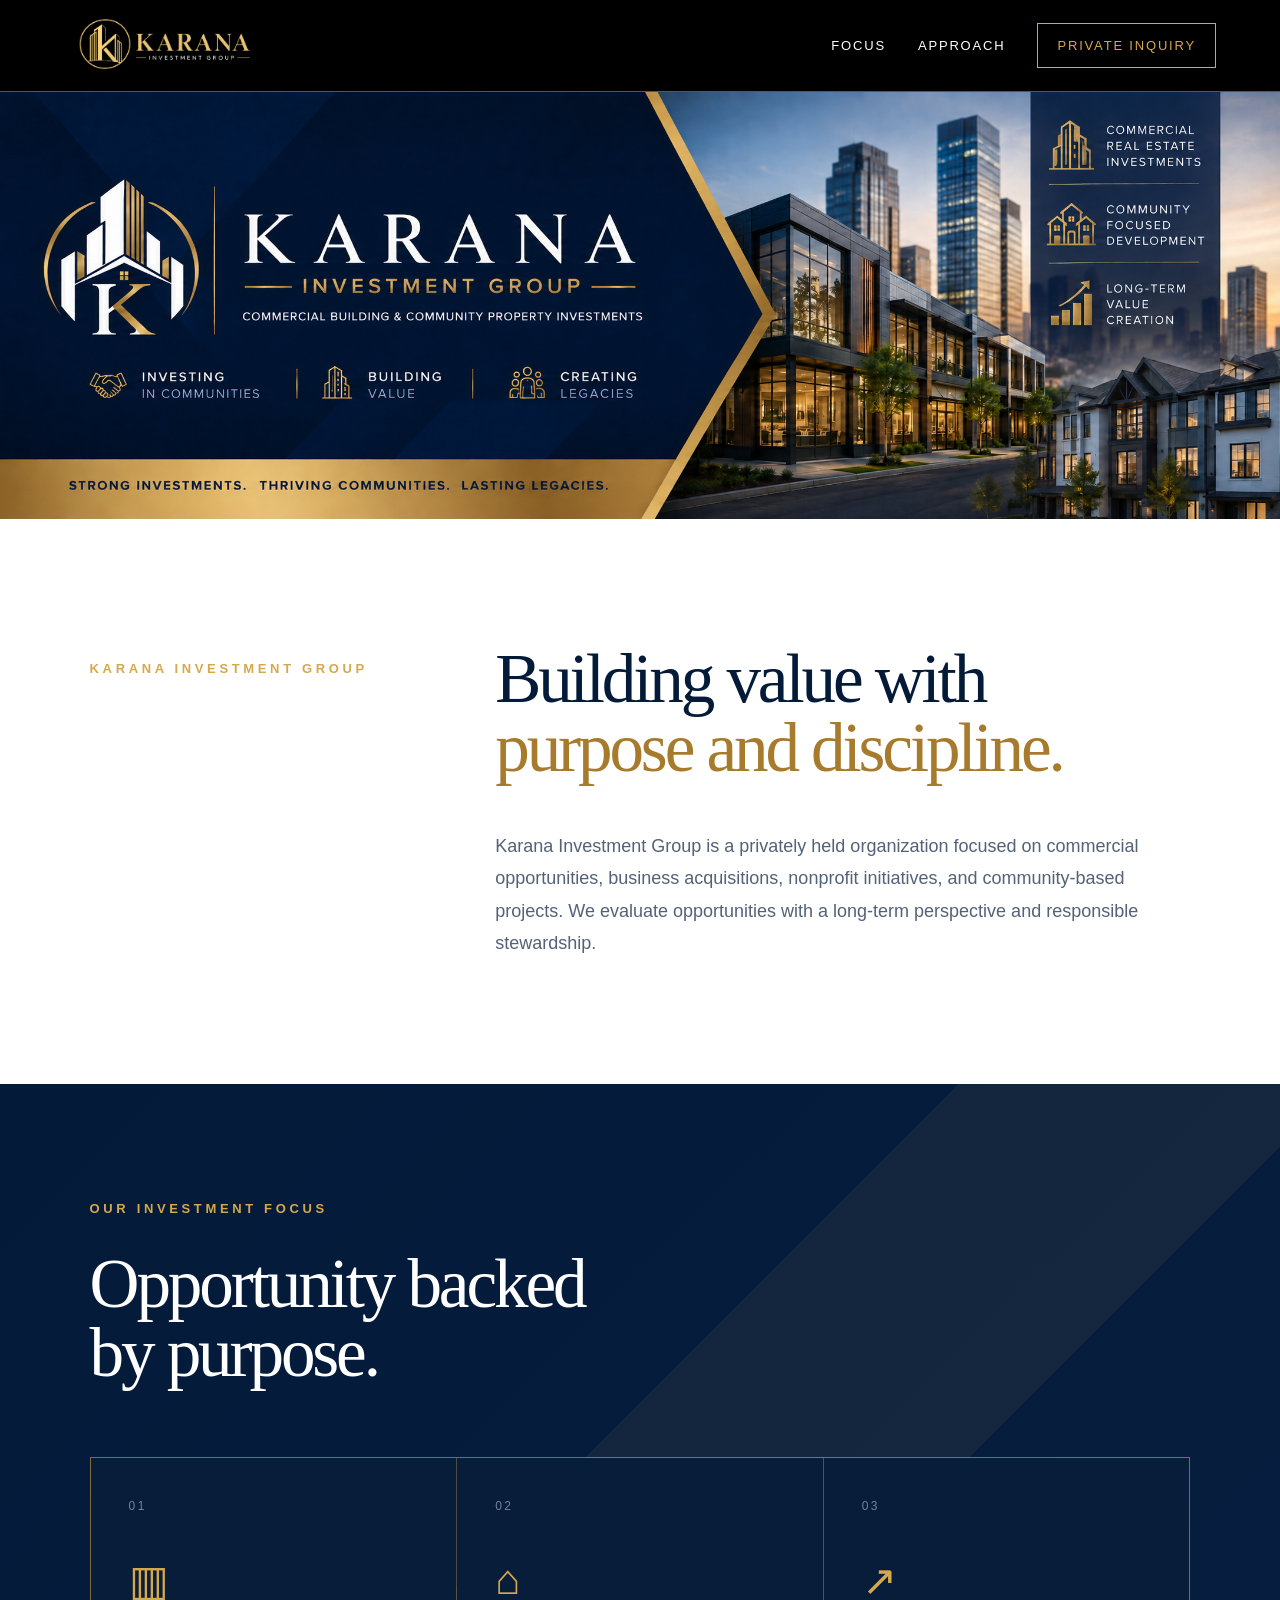
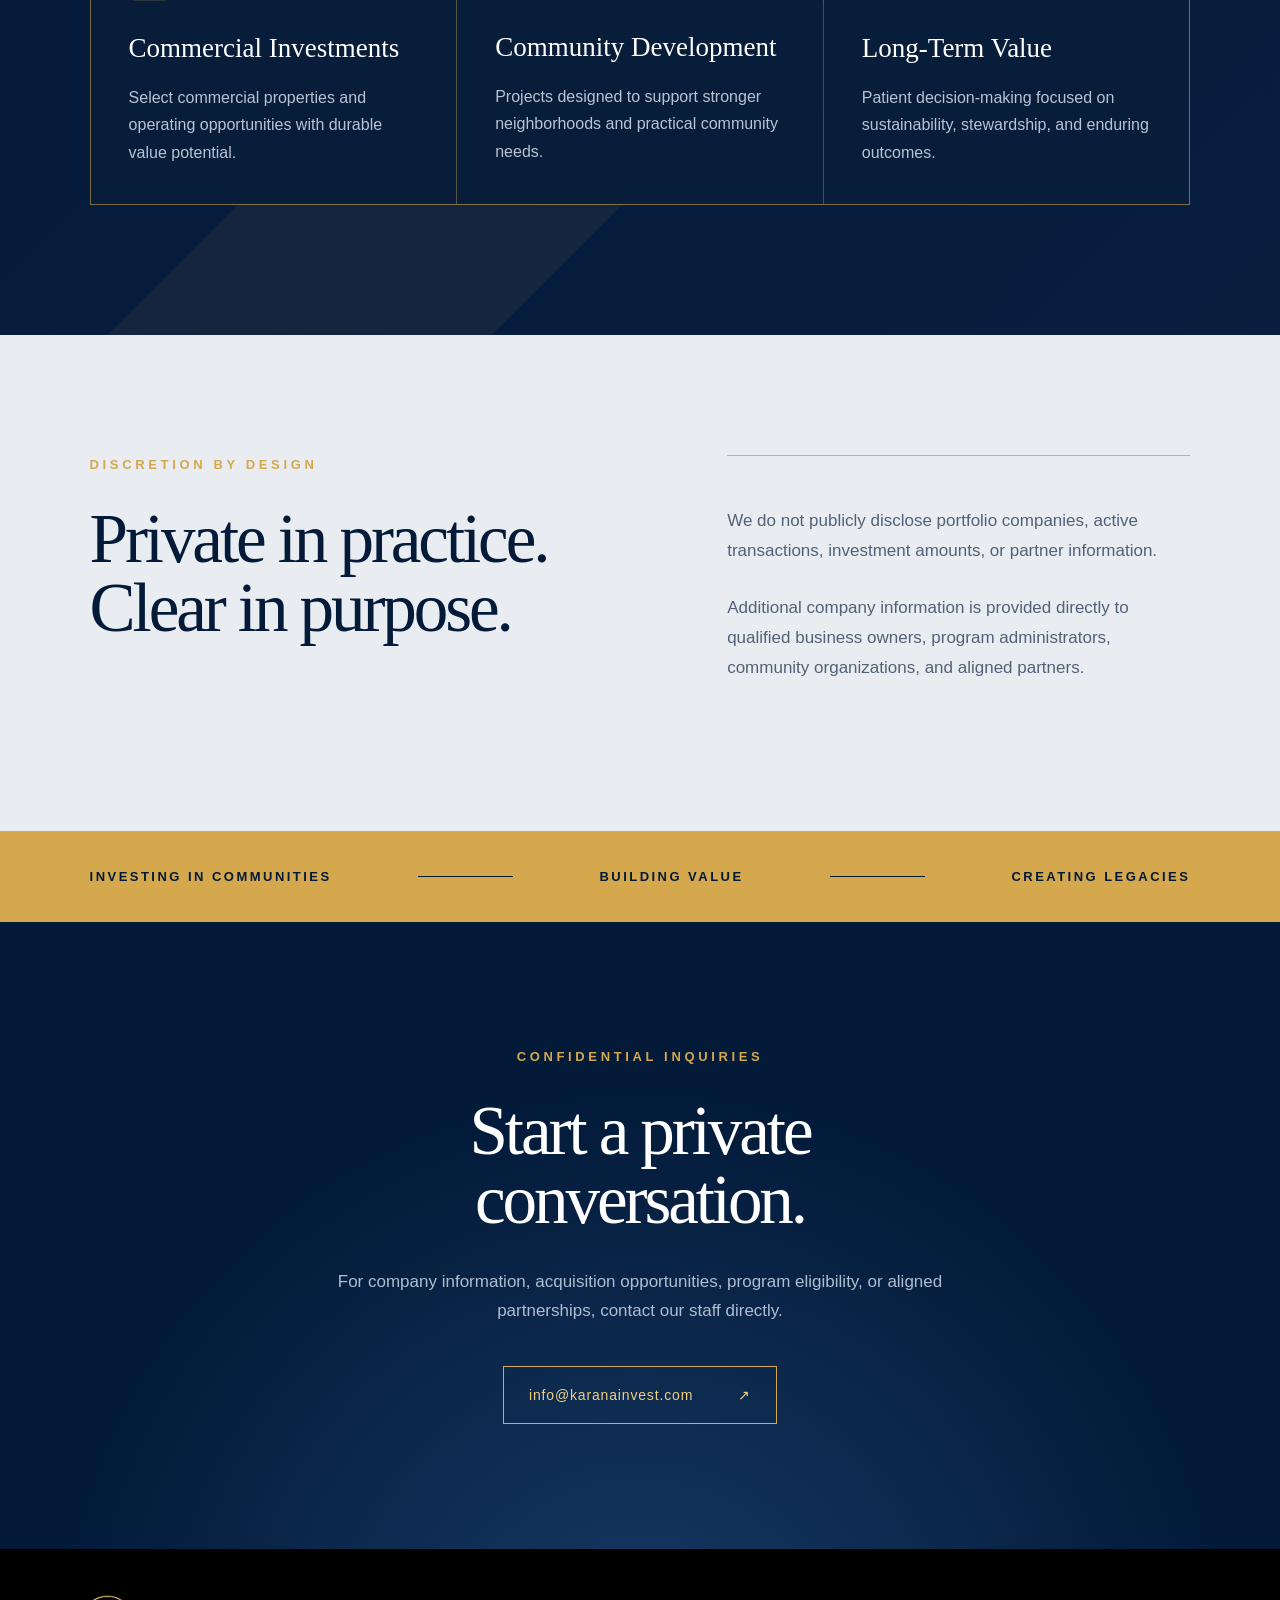
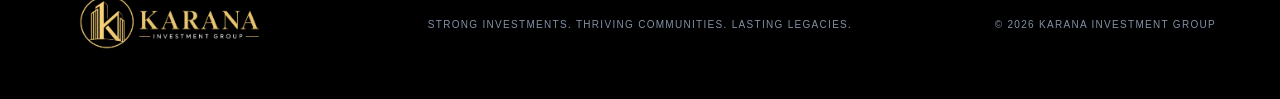
==== commit 22b42613: "Replace site with the EXACT APPROVED design (self-contained index.html) Source: KARANA_EXACT_APPROVE" ====
--- a/index.html
+++ b/index.html
@@ -1,31 +1,13 @@
 <!doctype html>
-<html lang="en">
-<head>
-  <meta charset="UTF-8"><meta name="viewport" content="width=device-width,initial-scale=1">
-  <title>Karana Investment Group | Nationwide Business Acquisitions</title>
-  <meta name="description" content="Karana Investment Group evaluates business acquisitions, commercial real estate, strategic partnerships, and community-focused projects throughout the United States.">
-  <link rel="preconnect" href="https://fonts.googleapis.com"><link rel="preconnect" href="https://fonts.gstatic.com" crossorigin>
-  <link href="https://fonts.googleapis.com/css2?family=DM+Sans:wght@400;500;600;700&family=Playfair+Display:wght@500;600&display=swap" rel="stylesheet"><link rel="stylesheet" href="styles.css">
-</head>
-<body>
-  <header class="site-header"><a class="logo-link" href="#top" aria-label="Karana Investment Group home"><img src="assets/karana-logo-v2.png" alt="Karana Investment Group"></a><button class="menu-toggle" aria-expanded="false" aria-controls="main-nav">Menu</button><nav id="main-nav"><a href="#about">About</a><a href="#criteria">Acquisition Criteria</a><a href="#partners">Partnerships</a><a href="#inquiries">Submit an Opportunity</a></nav></header>
-  <main id="top">
-    <section class="hero" aria-labelledby="hero-title"><img class="hero-image" src="assets/karana-investment-group-banner.png" alt="Karana Investment Group commercial and community investment banner"><div class="hero-overlay"><p class="eyebrow">PRIVATE INVESTMENT FIRM · UNITED STATES</p><h1 id="hero-title">Acquiring businesses.<br>Building enduring value.</h1><p>We pursue privately held businesses, select commercial assets, and community-centered opportunities across the United States.</p><div class="hero-actions"><a class="button primary" href="#inquiries">Submit an opportunity</a><a class="button secondary" href="#partners">Explore partnerships</a></div></div></section>
-    <section class="intro" id="about"><div><p class="eyebrow">WHO WE ARE</p><h2>Patient capital.<br><span>Purposeful ownership.</span></h2></div><div class="intro-copy"><p>Karana Investment Group is a privately held investment organization focused on acquiring and supporting established businesses and real assets throughout the United States.</p><p>We work directly with business owners, intermediaries, lenders, operators, and aligned capital partners. Our approach emphasizes thoughtful diligence, flexible transaction structures, operational continuity, and long-term value creation.</p></div></section>
-    <section class="strategy" id="criteria"><div class="section-heading"><p class="eyebrow">WHAT WE PURSUE</p><h2>A focused, flexible<br>acquisition mandate.</h2><p>We review opportunities on their individual merits. The following reflects our current areas of interest and is not a commitment to transact.</p></div><div class="strategy-grid">
-      <article><span>01</span><h3>Operating Businesses</h3><p>Established companies with recurring demand, defensible market positions, and a clear path for responsible growth.</p><ul><li>Founder- and family-owned businesses</li><li>Succession and transition situations</li><li>Platform and add-on acquisitions</li></ul></article>
-      <article><span>02</span><h3>Commercial Real Estate</h3><p>Select properties that support durable cash flow, operating businesses, or community-serving uses.</p><ul><li>Owner-occupied opportunities</li><li>Mixed-use and commercial assets</li><li>Value-add situations</li></ul></article>
-      <article><span>03</span><h3>Community Projects</h3><p>Mission-aligned initiatives that address practical local needs while supporting sustainable outcomes.</p><ul><li>Community-serving facilities</li><li>Nonprofit collaborations</li><li>Public-private opportunities</li></ul></article>
-    </div><div class="criteria-bar"><div><strong>Geography</strong><span>Nationwide, United States</span></div><div><strong>Transaction Types</strong><span>Control, majority, select minority &amp; joint ventures</span></div><div><strong>Time Horizon</strong><span>Long-term and relationship-driven</span></div></div></section>
-    <section class="partners" id="partners"><div class="partners-copy"><p class="eyebrow">CAPITAL &amp; STRATEGIC PARTNERS</p><h2>Aligned relationships.<br>Disciplined execution.</h2><p>Karana develops relationships with qualified capital providers, family offices, independent sponsors, lenders, experienced operators, and other strategic partners. Potential participation is evaluated privately and on a transaction-by-transaction basis.</p><a href="#capital-inquiry" class="text-link">Request a private introduction <span>↗</span></a></div><div class="process"><div><span>01</span><h3>Introduction</h3><p>We begin with fit, experience, investment preferences, and areas of mutual interest.</p></div><div><span>02</span><h3>Opportunity Review</h3><p>Qualified parties may review relevant opportunities under appropriate confidentiality terms.</p></div><div><span>03</span><h3>Transaction Alignment</h3><p>Structure, diligence, governance, and capital participation are determined for each transaction.</p></div></div></section>
-    <section class="confidential"><p class="eyebrow">DISCRETION BY DESIGN</p><div><h2>Private in practice.<br>Clear in purpose.</h2><p>We do not publicly identify portfolio companies, active transactions, investment amounts, or partner information. Detailed information is shared only when appropriate and may require a confidentiality agreement.</p></div></section>
-    <section class="inquiries" id="inquiries"><div class="section-heading light"><p class="eyebrow">START A CONVERSATION</p><h2>Choose the right<br>inquiry pathway.</h2><p>Send a confidential introduction to our team. We review inquiries directly and respond when there appears to be a potential fit.</p></div><div class="inquiry-grid">
-      <article><p class="card-label">FOR OWNERS &amp; ADVISORS</p><h3>Business Acquisition</h3><p>Share a business for sale, succession opportunity, or proprietary transaction.</p><button class="open-form" data-form="seller">Submit a business <span>↗</span></button></article>
-      <article id="capital-inquiry"><p class="card-label">FOR CAPITAL PARTNERS</p><h3>Partner Introduction</h3><p>Introduce your organization, investment interests, and preferred transaction profile.</p><button class="open-form" data-form="partner">Request an introduction <span>↗</span></button></article>
-      <article><p class="card-label">FOR ORGANIZATIONS</p><h3>Community Project</h3><p>Present a community-serving, nonprofit, or public-private project for consideration.</p><button class="open-form" data-form="community">Present a project <span>↗</span></button></article>
-    </div><p class="direct-email">Prefer email? Contact <a href="mailto:info@karanainvest.com">info@karanainvest.com</a></p></section>
-  </main>
-  <footer><img src="assets/karana-logo-v2.png" alt="Karana Investment Group"><p>Nationwide acquisitions · Strategic partnerships · Community impact</p><p>© <span id="year"></span> Karana Investment Group</p><p class="legal">This website is for general informational purposes only. Nothing on this site constitutes an offer to sell or a solicitation of an offer to buy any security, investment advice, or a commitment to participate in any transaction.</p></footer>
-  <dialog id="inquiry-dialog"><button class="close-dialog" aria-label="Close inquiry form">×</button><p class="eyebrow">PRIVATE INQUIRY</p><h2 id="form-title">Submit an inquiry</h2><p id="form-description">Provide a brief introduction. Confidential materials are not required at this stage.</p><form action="submit.php" method="post"><input type="hidden" name="inquiry_type" id="inquiry-type" value="General Inquiry"><input class="honeypot" type="text" name="company_website" tabindex="-1" autocomplete="off"><div class="form-row"><label>First name<input name="first_name" required></label><label>Last name<input name="last_name" required></label></div><label>Business email<input type="email" name="email" required></label><label>Phone number<input type="tel" name="phone"></label><label>Company or organization<input name="company" required></label><label>Location<input name="location" placeholder="City, State"></label><label>Your role<select name="role"><option>Business owner</option><option>Broker or intermediary</option><option>Capital partner</option><option>Operator</option><option>Lender</option><option>Community organization</option><option>Other</option></select></label><label>Brief overview<textarea name="message" rows="5" required placeholder="Tell us about the opportunity and why it may fit Karana."></textarea></label><label class="consent"><input type="checkbox" required><span>I understand this inquiry does not create a partnership, investment relationship, confidentiality obligation, or commitment to transact.</span></label><button class="button primary submit" type="submit">Send confidential inquiry</button></form></dialog>
-  <script src="script.js"></script>
-</body></html>
+<html lang="en"><head><meta charset="utf-8"><meta name="viewport" content="width=device-width,initial-scale=1"><title>Karana Investment Group | Private Investment & Community Impact</title><meta name="description" content="Karana Investment Group pursues business acquisitions, commercial opportunities, nonprofit initiatives, and community-based projects."><style>:root{--navy:#031a39;--navy-2:#09264b;--gold:#d5a84e;--gold-light:#f0cf82;--white:#f7f8fb;--ink:#14243a}*{box-sizing:border-box}html{scroll-behavior:smooth}body{margin:0;font-family:Arial,Helvetica,sans-serif;color:var(--ink);background:#f5f7fa}a{color:inherit}header{height:92px;padding:0 5vw;display:flex;align-items:center;justify-content:space-between;background:#020bf9;color:#fff;border-bottom:1px solid #d5a84e80;position:sticky;top:0;z-index:20}.logo-link{display:block;width:min(470px,45vw);height:76px;overflow:hidden}.logo-link img{width:100%;height:100%;object-fit:contain;object-position:left center;display:block}nav{display:flex;align-items:center;gap:32px}nav a{font-size:13px;text-decoration:none;text-transform:uppercase;letter-spacing:.14em}nav a:not(.nav-cta):hover{color:var(--gold-light)}.nav-cta{border:1px solid var(--gold);padding:14px 19px;color:var(--gold);transition:.2s}.nav-cta:hover{background:var(--gold);color:var(--navy)}.hero{background:var(--navy);line-height:0}.hero img{display:block;width:100%;height:auto}.intro{padding:125px 7vw;display:grid;grid-template-columns:1fr 2.2fr;gap:7vw;background:#fff}.kicker{font-size:13px;line-height:1.5;letter-spacing:.28em;text-transform:uppercase;font-weight:700;color:var(--gold);margin:0 0 30px;padding-top:15px}.intro h1,.focus h2,.confidential h2,.contact h2{font:400 clamp(48px,5.4vw,80px)/1 Georgia,serif;letter-spacing:-.045em;margin:0;color:var(--navy)}.intro h1 span{color:#a77a2c}.intro div>p{font-size:18px;line-height:1.8;max-width:780px;color:#536277;margin:48px 0 0}.focus{padding:115px 7vw 130px;background:linear-gradient(135deg,var(--navy),#071e40);color:#fff;position:relative;overflow:hidden}.focus:before{content:"";position:absolute;inset:0;background:linear-gradient(135deg,transparent 45%,#d5a84e12 45%,#d5a84e12 63%,transparent 63%)}.focus-heading{position:relative}.focus-heading .kicker{padding:0}.focus h2{color:#fff}.cards{position:relative;display:grid;grid-template-columns:repeat(3,1fr);gap:1px;background:#d5a84e59;margin-top:70px;border:1px solid #d5a84e59}.cards article{background:#031a39f0;padding:38px;min-height:330px}.cards article>span{font-size:12px;color:#71839d;letter-spacing:.2em}.line-icon{font:42px Georgia,serif;color:var(--gold);margin:42px 0 28px}.cards h3{font:400 27px Georgia,serif;margin:0 0 20px}.cards p{color:#b7c4d4;font-size:16px;line-height:1.7;margin:0}.confidential{padding:120px 7vw;display:grid;grid-template-columns:1.1fr 1fr;gap:10vw;background:#e9edf2}.confidential .kicker{padding:0}.confidential-copy{padding-top:50px;border-top:1px solid #a9b3c0}.confidential-copy p{font-size:17px;line-height:1.75;color:#526177;margin:0 0 28px}.values{padding:38px 7vw;background:var(--gold);color:var(--navy);display:flex;justify-content:space-between;align-items:center;gap:22px}.values p{font-weight:800;font-size:13px;letter-spacing:.19em;text-transform:uppercase;margin:0}.values span{height:1px;flex:1;max-width:95px;background:var(--navy)}.contact{padding:125px 7vw;text-align:center;background:radial-gradient(circle at 50% 120%,#173a65,var(--navy) 60%);color:#fff;display:flex;flex-direction:column;align-items:center}.contact .kicker{padding:0}.contact h2{color:#fff}.contact-copy{max-width:620px;font-size:17px;line-height:1.7;color:#afbdd0;margin:34px 0 0}.contact>a{margin-top:40px;border:1px solid var(--gold);padding:20px 25px;color:var(--gold-light);text-decoration:none;display:flex;gap:45px;font-size:14px;letter-spacing:.06em;transition:.2s}.contact>a:hover{background:var(--gold);color:var(--navy)}.contact small{color:#7f91aa;margin-top:18px;max-width:580px;line-height:1.5}footer{background:#000;color:#8291a6;padding:35px 5vw;display:grid;grid-template-columns:1fr auto 1fr;align-items:center;font-size:10px;text-transform:uppercase;letter-spacing:.13em}footer img{display:block;width:320px;max-width:100%;height:80px;object-fit:contain;object-position:left center}footer p:last-child{text-align:right}@media(max-width:800px){header{height:74px;padding:0 3vw}.logo-link{width:215px;height:58px}nav a:not(.nav-cta){display:none}.nav-cta{padding:10px 9px;font-size:9px}.hero{height:420px;overflow:hidden}.hero img{width:100%;height:100%;object-fit:cover;object-position:44% center}.intro,.confidential{padding:85px 6vw;grid-template-columns:1fr}.intro h1,.focus h2,.confidential h2,.contact h2{font-size:48px}.intro div>p{font-size:16px;margin-top:32px}.focus{padding:85px 6vw}.cards{grid-template-columns:1fr}.cards article{min-height:0}.values{flex-direction:column;text-align:center}.values span{width:70px;flex:none}.contact>a{font-size:11px;gap:14px;padding:18px 14px}footer{grid-template-columns:1fr;gap:18px}footer img{width:260px;height:auto}footer p:last-child{text-align:left}}
+
+header{background:#000}
+</style></head><body>
+<header><a class="logo-link" href="#top" aria-label="Karana Investment Group home"><img src="[data-uri]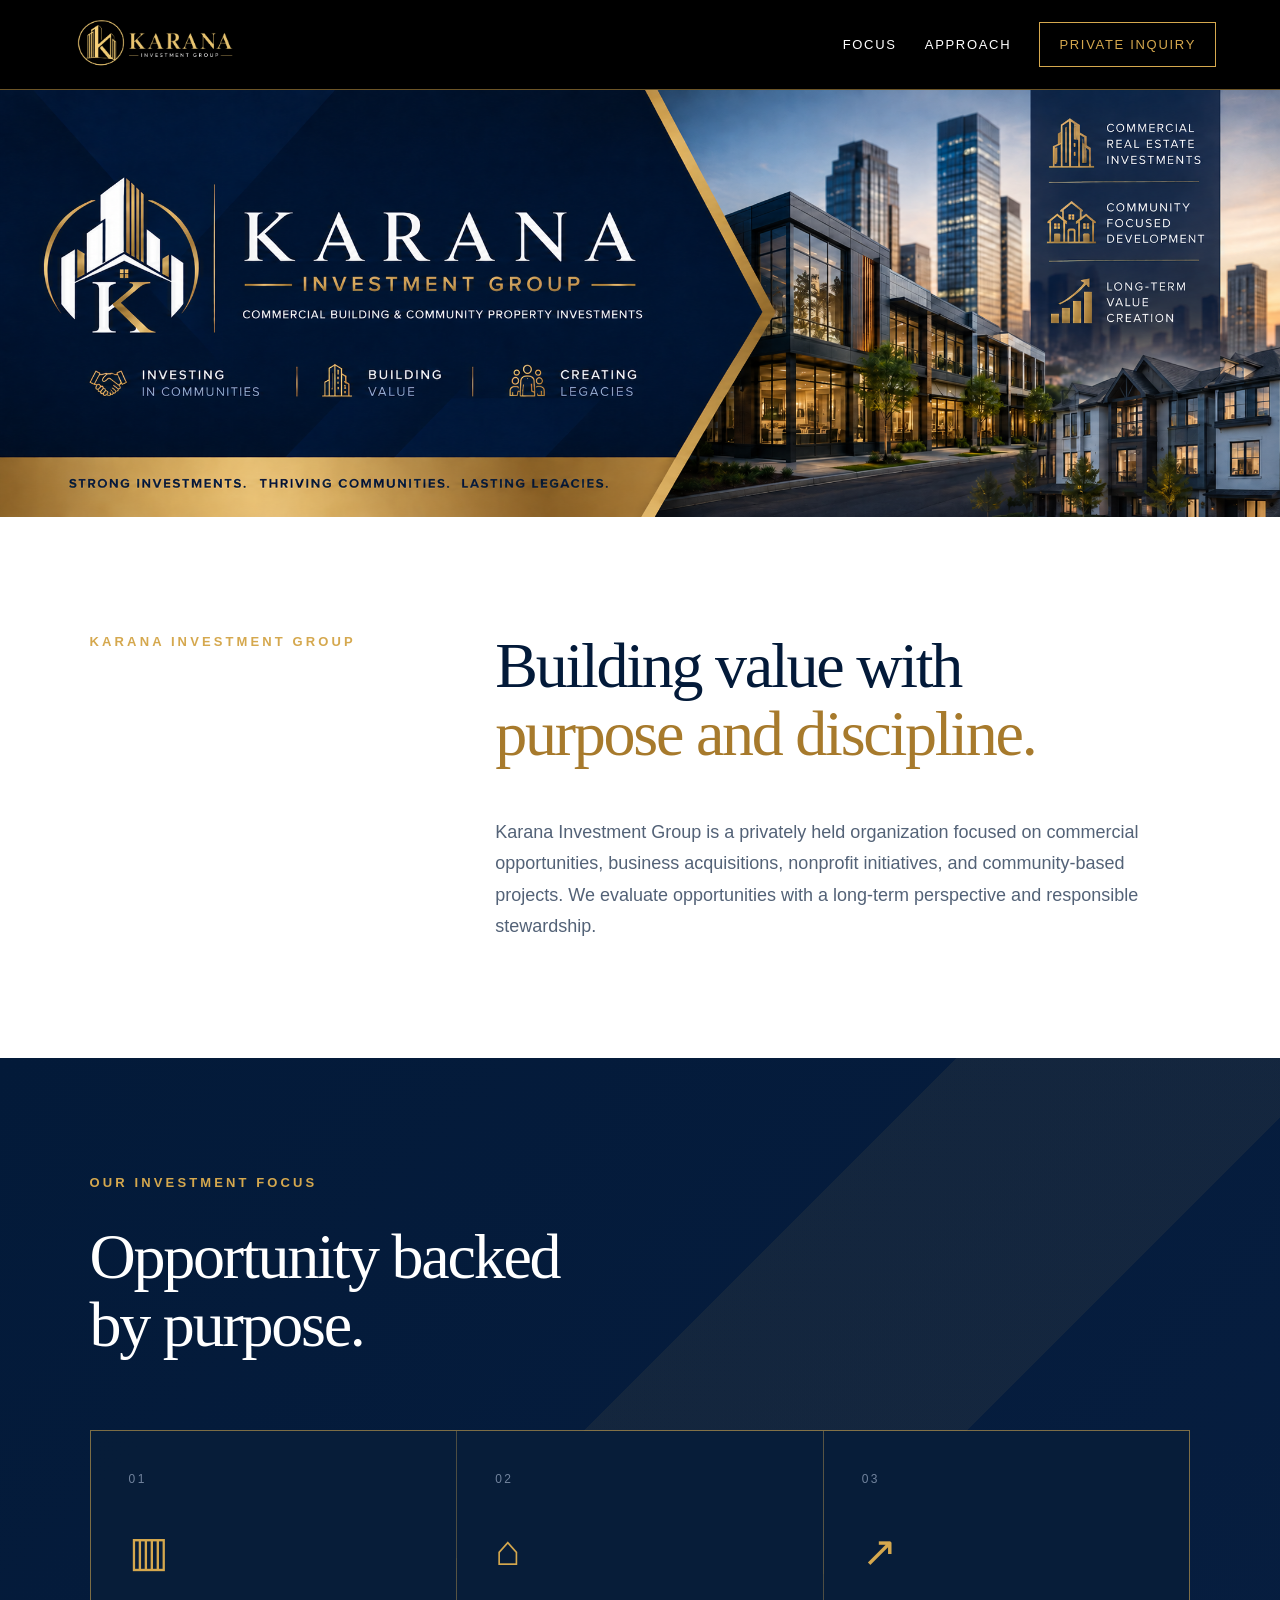
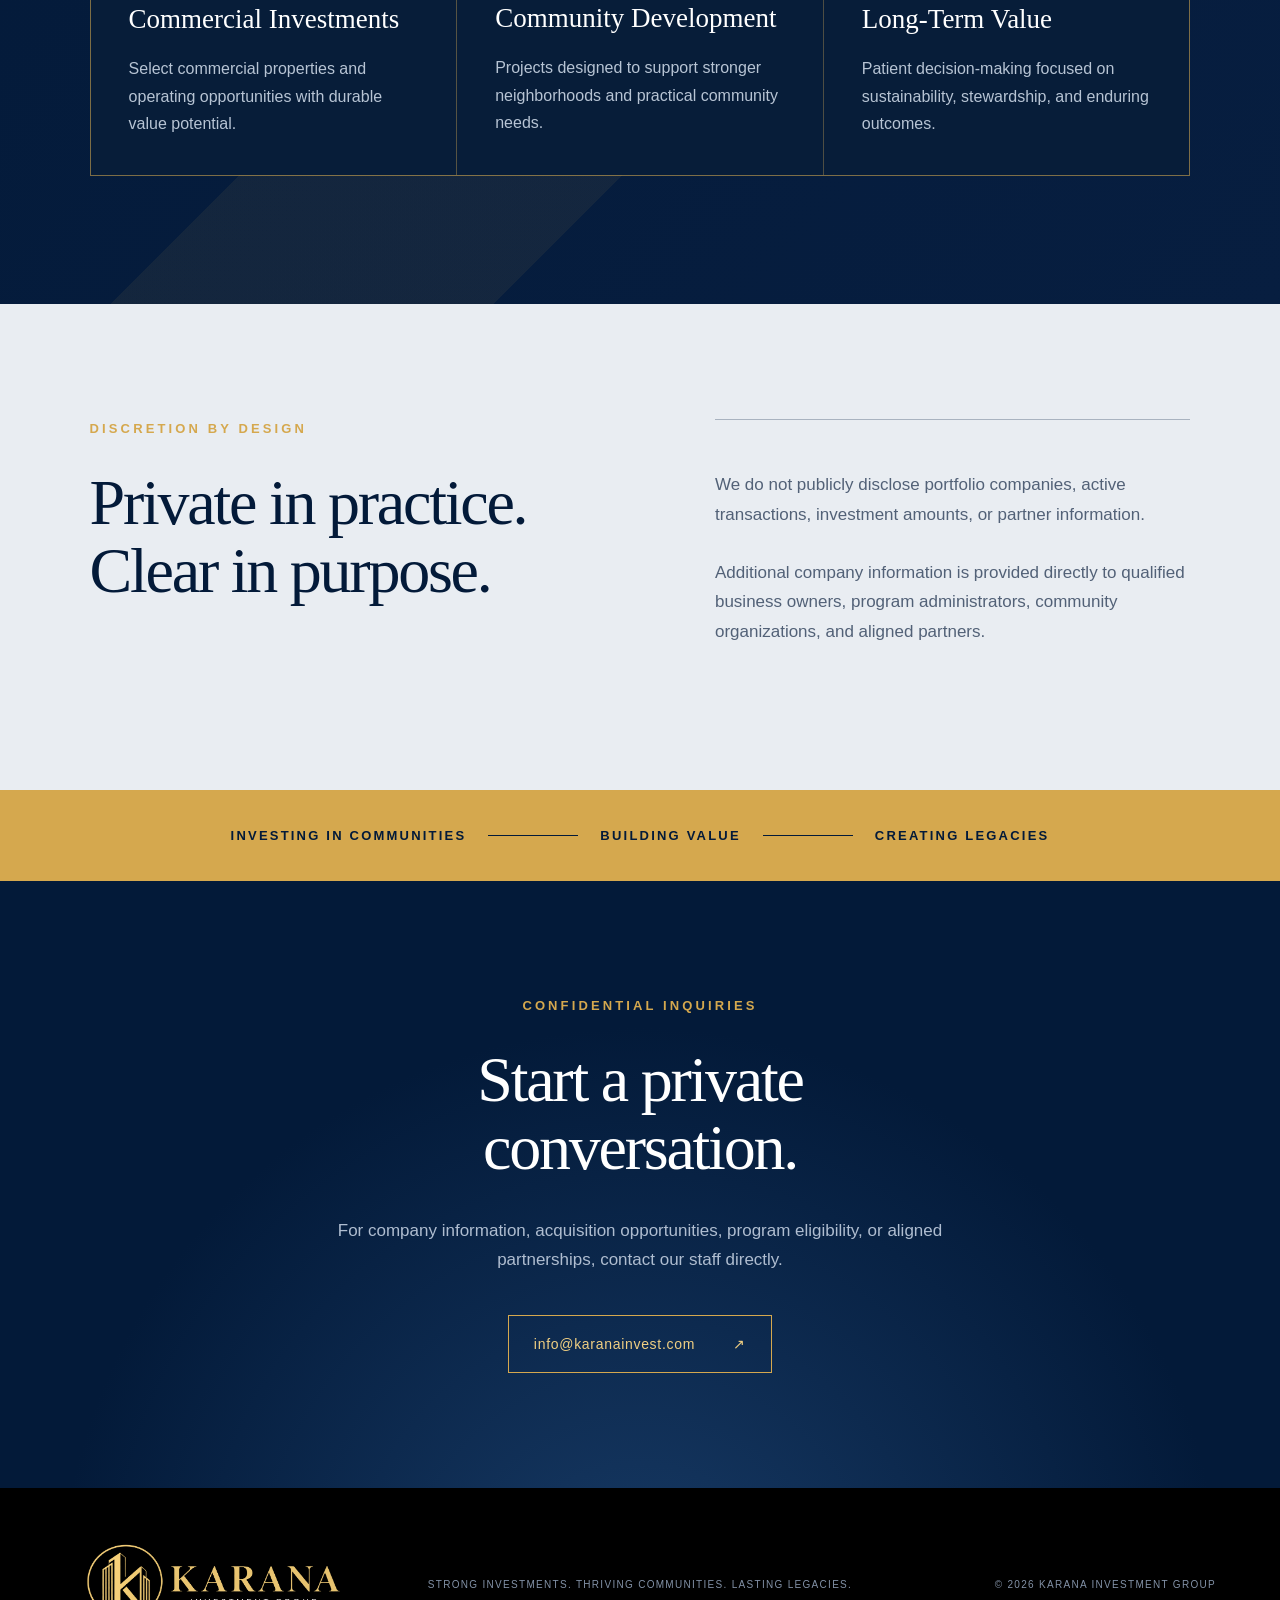
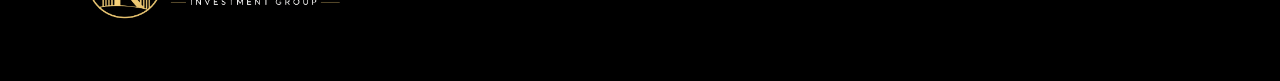
==== commit 5115679a: "Mobile: fully fluid layout so nothing is cut off at any width Replace fixed breakpoint values with c" ====
--- a/index.html
+++ b/index.html
@@ -1,7 +1,5 @@
 <!doctype html>
-<html lang="en"><head><meta charset="utf-8"><meta name="viewport" content="width=device-width,initial-scale=1"><title>Karana Investment Group | Private Investment & Community Impact</title><meta name="description" content="Karana Investment Group pursues business acquisitions, commercial opportunities, nonprofit initiatives, and community-based projects."><style>:root{--navy:#031a39;--navy-2:#09264b;--gold:#d5a84e;--gold-light:#f0cf82;--white:#f7f8fb;--ink:#14243a}*{box-sizing:border-box}html{scroll-behavior:smooth}body{margin:0;font-family:Arial,Helvetica,sans-serif;color:var(--ink);background:#f5f7fa}a{color:inherit}header{height:92px;padding:0 5vw;display:flex;align-items:center;justify-content:space-between;background:#020bf9;color:#fff;border-bottom:1px solid #d5a84e80;position:sticky;top:0;z-index:20}.logo-link{display:block;width:min(470px,45vw);height:76px;overflow:hidden}.logo-link img{width:100%;height:100%;object-fit:contain;object-position:left center;display:block}nav{display:flex;align-items:center;gap:32px}nav a{font-size:13px;text-decoration:none;text-transform:uppercase;letter-spacing:.14em}nav a:not(.nav-cta):hover{color:var(--gold-light)}.nav-cta{border:1px solid var(--gold);padding:14px 19px;color:var(--gold);transition:.2s}.nav-cta:hover{background:var(--gold);color:var(--navy)}.hero{background:var(--navy);line-height:0}.hero img{display:block;width:100%;height:auto}.intro{padding:125px 7vw;display:grid;grid-template-columns:1fr 2.2fr;gap:7vw;background:#fff}.kicker{font-size:13px;line-height:1.5;letter-spacing:.28em;text-transform:uppercase;font-weight:700;color:var(--gold);margin:0 0 30px;padding-top:15px}.intro h1,.focus h2,.confidential h2,.contact h2{font:400 clamp(48px,5.4vw,80px)/1 Georgia,serif;letter-spacing:-.045em;margin:0;color:var(--navy)}.intro h1 span{color:#a77a2c}.intro div>p{font-size:18px;line-height:1.8;max-width:780px;color:#536277;margin:48px 0 0}.focus{padding:115px 7vw 130px;background:linear-gradient(135deg,var(--navy),#071e40);color:#fff;position:relative;overflow:hidden}.focus:before{content:"";position:absolute;inset:0;background:linear-gradient(135deg,transparent 45%,#d5a84e12 45%,#d5a84e12 63%,transparent 63%)}.focus-heading{position:relative}.focus-heading .kicker{padding:0}.focus h2{color:#fff}.cards{position:relative;display:grid;grid-template-columns:repeat(3,1fr);gap:1px;background:#d5a84e59;margin-top:70px;border:1px solid #d5a84e59}.cards article{background:#031a39f0;padding:38px;min-height:330px}.cards article>span{font-size:12px;color:#71839d;letter-spacing:.2em}.line-icon{font:42px Georgia,serif;color:var(--gold);margin:42px 0 28px}.cards h3{font:400 27px Georgia,serif;margin:0 0 20px}.cards p{color:#b7c4d4;font-size:16px;line-height:1.7;margin:0}.confidential{padding:120px 7vw;display:grid;grid-template-columns:1.1fr 1fr;gap:10vw;background:#e9edf2}.confidential .kicker{padding:0}.confidential-copy{padding-top:50px;border-top:1px solid #a9b3c0}.confidential-copy p{font-size:17px;line-height:1.75;color:#526177;margin:0 0 28px}.values{padding:38px 7vw;background:var(--gold);color:var(--navy);display:flex;justify-content:space-between;align-items:center;gap:22px}.values p{font-weight:800;font-size:13px;letter-spacing:.19em;text-transform:uppercase;margin:0}.values span{height:1px;flex:1;max-width:95px;background:var(--navy)}.contact{padding:125px 7vw;text-align:center;background:radial-gradient(circle at 50% 120%,#173a65,var(--navy) 60%);color:#fff;display:flex;flex-direction:column;align-items:center}.contact .kicker{padding:0}.contact h2{color:#fff}.contact-copy{max-width:620px;font-size:17px;line-height:1.7;color:#afbdd0;margin:34px 0 0}.contact>a{margin-top:40px;border:1px solid var(--gold);padding:20px 25px;color:var(--gold-light);text-decoration:none;display:flex;gap:45px;font-size:14px;letter-spacing:.06em;transition:.2s}.contact>a:hover{background:var(--gold);color:var(--navy)}.contact small{color:#7f91aa;margin-top:18px;max-width:580px;line-height:1.5}footer{background:#000;color:#8291a6;padding:35px 5vw;display:grid;grid-template-columns:1fr auto 1fr;align-items:center;font-size:10px;text-transform:uppercase;letter-spacing:.13em}footer img{display:block;width:320px;max-width:100%;height:80px;object-fit:contain;object-position:left center}footer p:last-child{text-align:right}@media(max-width:800px){header{height:74px;padding:0 3vw}.logo-link{width:215px;height:58px}nav a:not(.nav-cta){display:none}.nav-cta{padding:10px 9px;font-size:9px}.hero{height:420px;overflow:hidden}.hero img{width:100%;height:100%;object-fit:cover;object-position:44% center}.intro,.confidential{padding:85px 6vw;grid-template-columns:1fr}.intro h1,.focus h2,.confidential h2,.contact h2{font-size:48px}.intro div>p{font-size:16px;margin-top:32px}.focus{padding:85px 6vw}.cards{grid-template-columns:1fr}.cards article{min-height:0}.values{flex-direction:column;text-align:center}.values span{width:70px;flex:none}.contact>a{font-size:11px;gap:14px;padding:18px 14px}footer{grid-template-columns:1fr;gap:18px}footer img{width:260px;height:auto}footer p:last-child{text-align:left}}
-
-header{background:#000}
+<html lang="en"><head><meta charset="utf-8"><meta name="viewport" content="width=device-width,initial-scale=1"><title>Karana Investment Group | Private Investment & Community Impact</title><meta name="description" content="Karana Investment Group pursues business acquisitions, commercial opportunities, nonprofit initiatives, and community-based projects."><style>:root{--navy:#031a39;--navy-2:#09264b;--gold:#d5a84e;--gold-light:#f0cf82;--white:#f7f8fb;--ink:#14243a}*{box-sizing:border-box}html{scroll-behavior:smooth;overflow-x:hidden}body{margin:0;font-family:Arial,Helvetica,sans-serif;color:var(--ink);background:#f5f7fa}a{color:inherit}img{max-width:100%}header{min-height:clamp(60px,7vw,92px);padding:10px clamp(16px,5vw,90px);display:flex;align-items:center;justify-content:space-between;gap:12px;background:#000;color:#fff;border-bottom:1px solid #d5a84e80;position:sticky;top:0;z-index:20}.logo-link{display:block;width:min(400px,42vw);height:clamp(40px,5.4vw,72px);flex:none;overflow:hidden}.logo-link img{width:100%;height:100%;object-fit:contain;object-position:left center;display:block}nav{display:flex;align-items:center;gap:clamp(10px,2.2vw,32px)}nav a{font-size:clamp(11px,1.15vw,13px);text-decoration:none;text-transform:uppercase;letter-spacing:.13em;white-space:nowrap}nav a:not(.nav-cta):hover{color:var(--gold-light)}.nav-cta{border:1px solid var(--gold);padding:clamp(9px,1.3vw,14px) clamp(11px,1.7vw,19px);color:var(--gold);transition:.2s}.nav-cta:hover{background:var(--gold);color:var(--navy)}.hero{background:var(--navy);line-height:0}.hero img{display:block;width:100%;height:auto}.intro{padding:clamp(56px,9vw,125px) clamp(20px,7vw,90px);display:grid;grid-template-columns:1fr 2.2fr;gap:clamp(28px,7vw,90px);background:#fff}.kicker{font-size:clamp(11px,1.25vw,13px);line-height:1.5;letter-spacing:.24em;text-transform:uppercase;font-weight:700;color:var(--gold);margin:0 0 clamp(16px,3vw,30px)}.intro h1,.focus h2,.confidential h2,.contact h2{font:400 clamp(26px,5vw,78px)/1.07 Georgia,serif;letter-spacing:-.035em;margin:0;color:var(--navy);overflow-wrap:break-word}.intro h1 span{color:#a77a2c}.intro div>p{font-size:clamp(15px,1.55vw,18px);line-height:1.75;max-width:780px;color:#536277;margin:clamp(24px,4vw,48px) 0 0}.focus{padding:clamp(56px,9vw,115px) clamp(20px,7vw,90px) clamp(64px,10vw,130px);background:linear-gradient(135deg,var(--navy),#071e40);color:#fff;position:relative;overflow:hidden}.focus:before{content:"";position:absolute;inset:0;background:linear-gradient(135deg,transparent 45%,#d5a84e12 45%,#d5a84e12 63%,transparent 63%)}.focus-heading{position:relative}.focus h2{color:#fff}.cards{position:relative;display:grid;grid-template-columns:repeat(3,1fr);gap:1px;background:#d5a84e59;margin-top:clamp(36px,6vw,70px);border:1px solid #d5a84e59}.cards article{background:#031a39f0;padding:clamp(26px,3.2vw,38px);min-height:0}.cards article>span{font-size:12px;color:#71839d;letter-spacing:.2em}.line-icon{font:clamp(34px,4vw,42px) Georgia,serif;color:var(--gold);margin:clamp(20px,3.2vw,42px) 0 clamp(16px,2.2vw,28px)}.cards h3{font:400 clamp(21px,2.3vw,27px) Georgia,serif;margin:0 0 clamp(12px,1.6vw,20px)}.cards p{color:#b7c4d4;font-size:clamp(14px,1.5vw,16px);line-height:1.7;margin:0}.confidential{padding:clamp(56px,9vw,120px) clamp(20px,7vw,90px);display:grid;grid-template-columns:1.1fr 1fr;gap:clamp(30px,8vw,120px);background:#e9edf2}.confidential-copy{padding-top:clamp(28px,4vw,50px);border-top:1px solid #a9b3c0}.confidential-copy p{font-size:clamp(15px,1.55vw,17px);line-height:1.75;color:#526177;margin:0 0 clamp(18px,3vw,28px)}.values{padding:clamp(24px,4vw,38px) clamp(20px,7vw,90px);background:var(--gold);color:var(--navy);display:flex;flex-wrap:wrap;justify-content:center;align-items:center;gap:12px clamp(14px,3vw,22px)}.values p{font-weight:800;font-size:clamp(11px,1.35vw,13px);letter-spacing:.17em;text-transform:uppercase;margin:0;text-align:center}.values span{height:1px;flex:1;min-width:30px;max-width:90px;background:var(--navy)}.contact{padding:clamp(60px,9vw,125px) clamp(20px,7vw,90px);text-align:center;background:radial-gradient(circle at 50% 120%,#173a65,var(--navy) 60%);color:#fff;display:flex;flex-direction:column;align-items:center}.contact h2{color:#fff}.contact-copy{max-width:620px;font-size:clamp(15px,1.55vw,17px);line-height:1.7;color:#afbdd0;margin:clamp(22px,3vw,34px) 0 0}.contact>a{margin-top:clamp(26px,4vw,40px);border:1px solid var(--gold);padding:clamp(15px,2vw,20px) clamp(16px,2.6vw,25px);color:var(--gold-light);text-decoration:none;display:flex;flex-wrap:wrap;justify-content:center;align-items:center;gap:8px clamp(14px,3vw,45px);font-size:clamp(12px,1.5vw,14px);letter-spacing:.05em;max-width:100%;overflow-wrap:anywhere;transition:.2s}.contact>a:hover{background:var(--gold);color:var(--navy)}.contact small{color:#7f91aa;margin-top:18px;max-width:580px;line-height:1.5}footer{background:#000;color:#8291a6;padding:clamp(28px,4vw,40px) clamp(20px,5vw,90px);display:grid;grid-template-columns:1fr auto 1fr;gap:10px clamp(16px,3vw,30px);align-items:center;font-size:10px;text-transform:uppercase;letter-spacing:.13em}footer img{display:block;width:min(300px,66vw);max-width:100%;height:auto;object-fit:contain;object-position:left center}footer p{margin:0}footer p:last-child{text-align:right}@media(max-width:900px){.intro,.confidential{grid-template-columns:1fr;gap:0}.confidential-copy{margin-top:clamp(22px,4vw,36px)}nav{gap:10px}nav a:not(.nav-cta){display:none}}@media(max-width:820px){.cards{grid-template-columns:1fr}}@media(max-width:720px){footer{grid-template-columns:1fr;justify-items:center;text-align:center;gap:14px}footer img{object-position:center}footer p:last-child{text-align:center}}@media(max-width:430px){.values{flex-direction:column}.values span{width:54px;max-width:54px;min-width:0;flex:none}}@media(max-width:380px){nav a{font-size:10px;letter-spacing:.08em}.nav-cta{padding:9px 10px}}
 </style></head><body>
 <header><a class="logo-link" href="#top" aria-label="Karana Investment Group home"><img src="[data-uri]